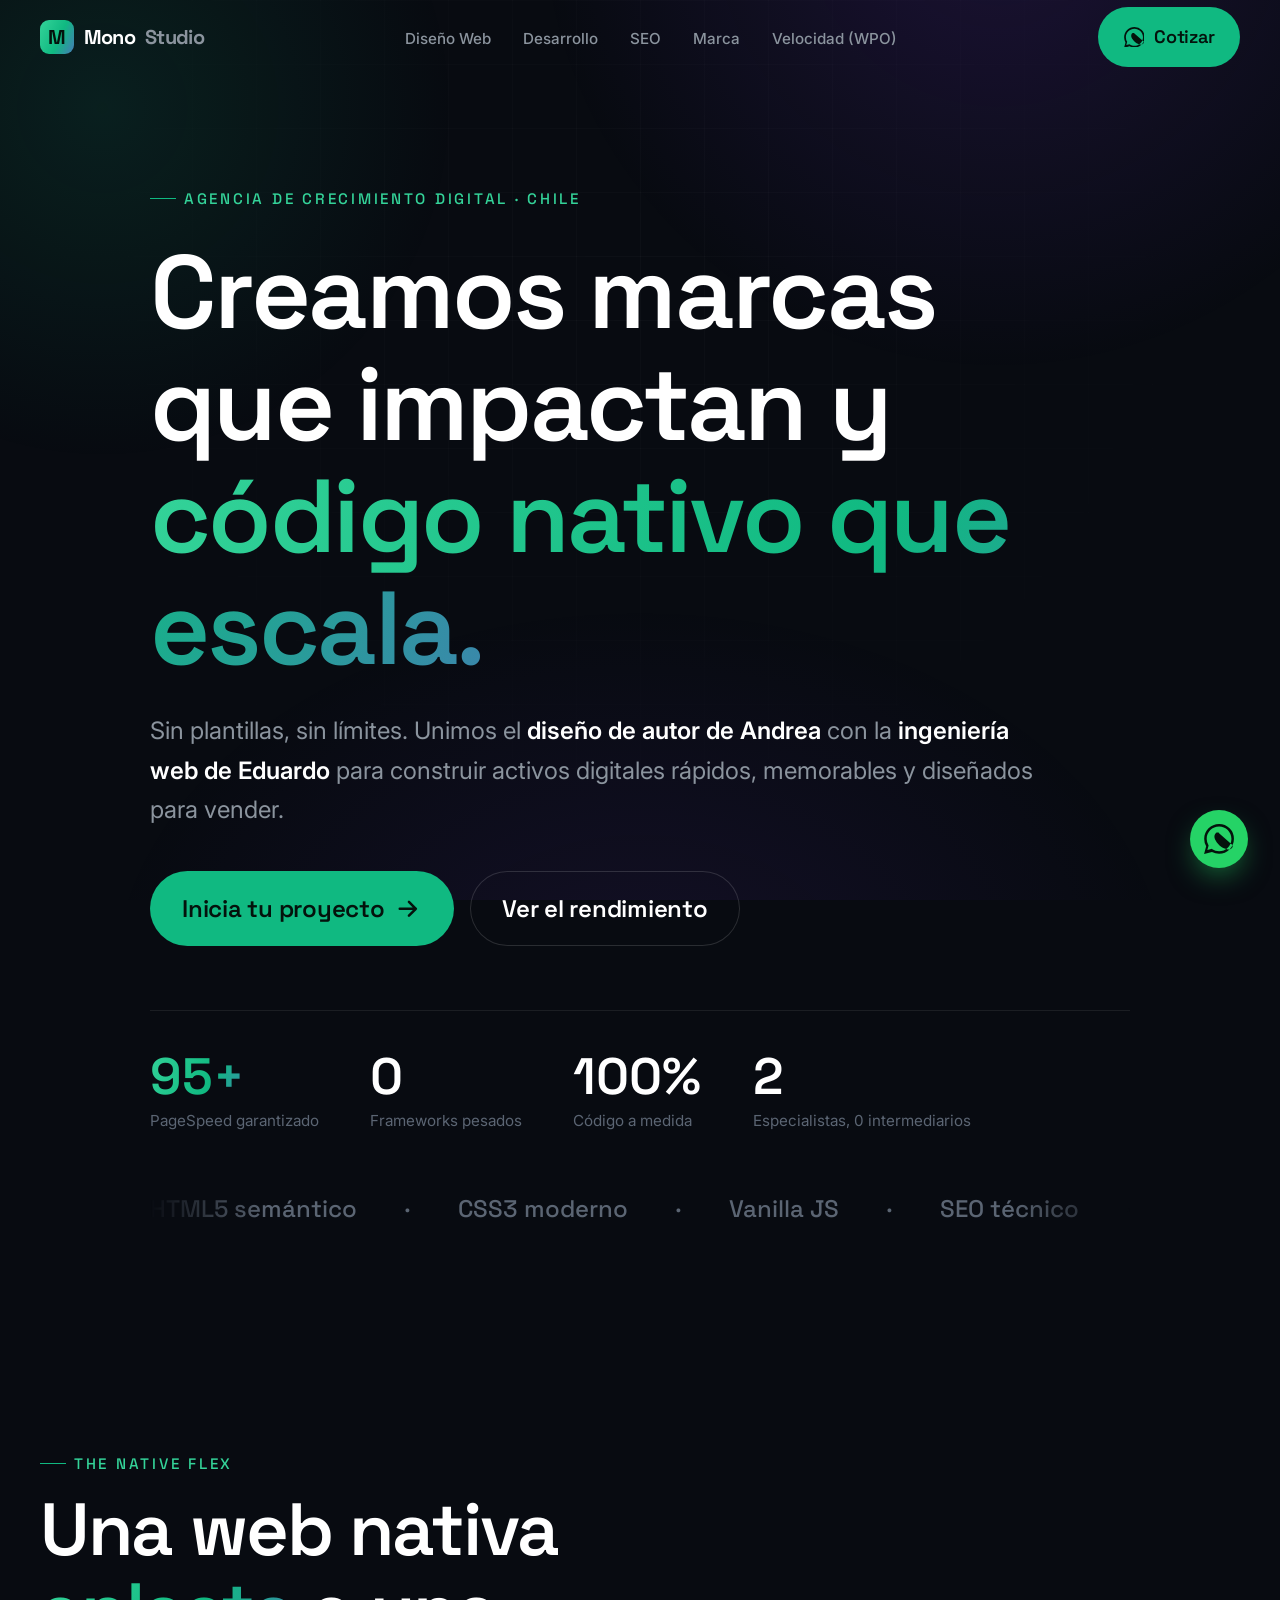
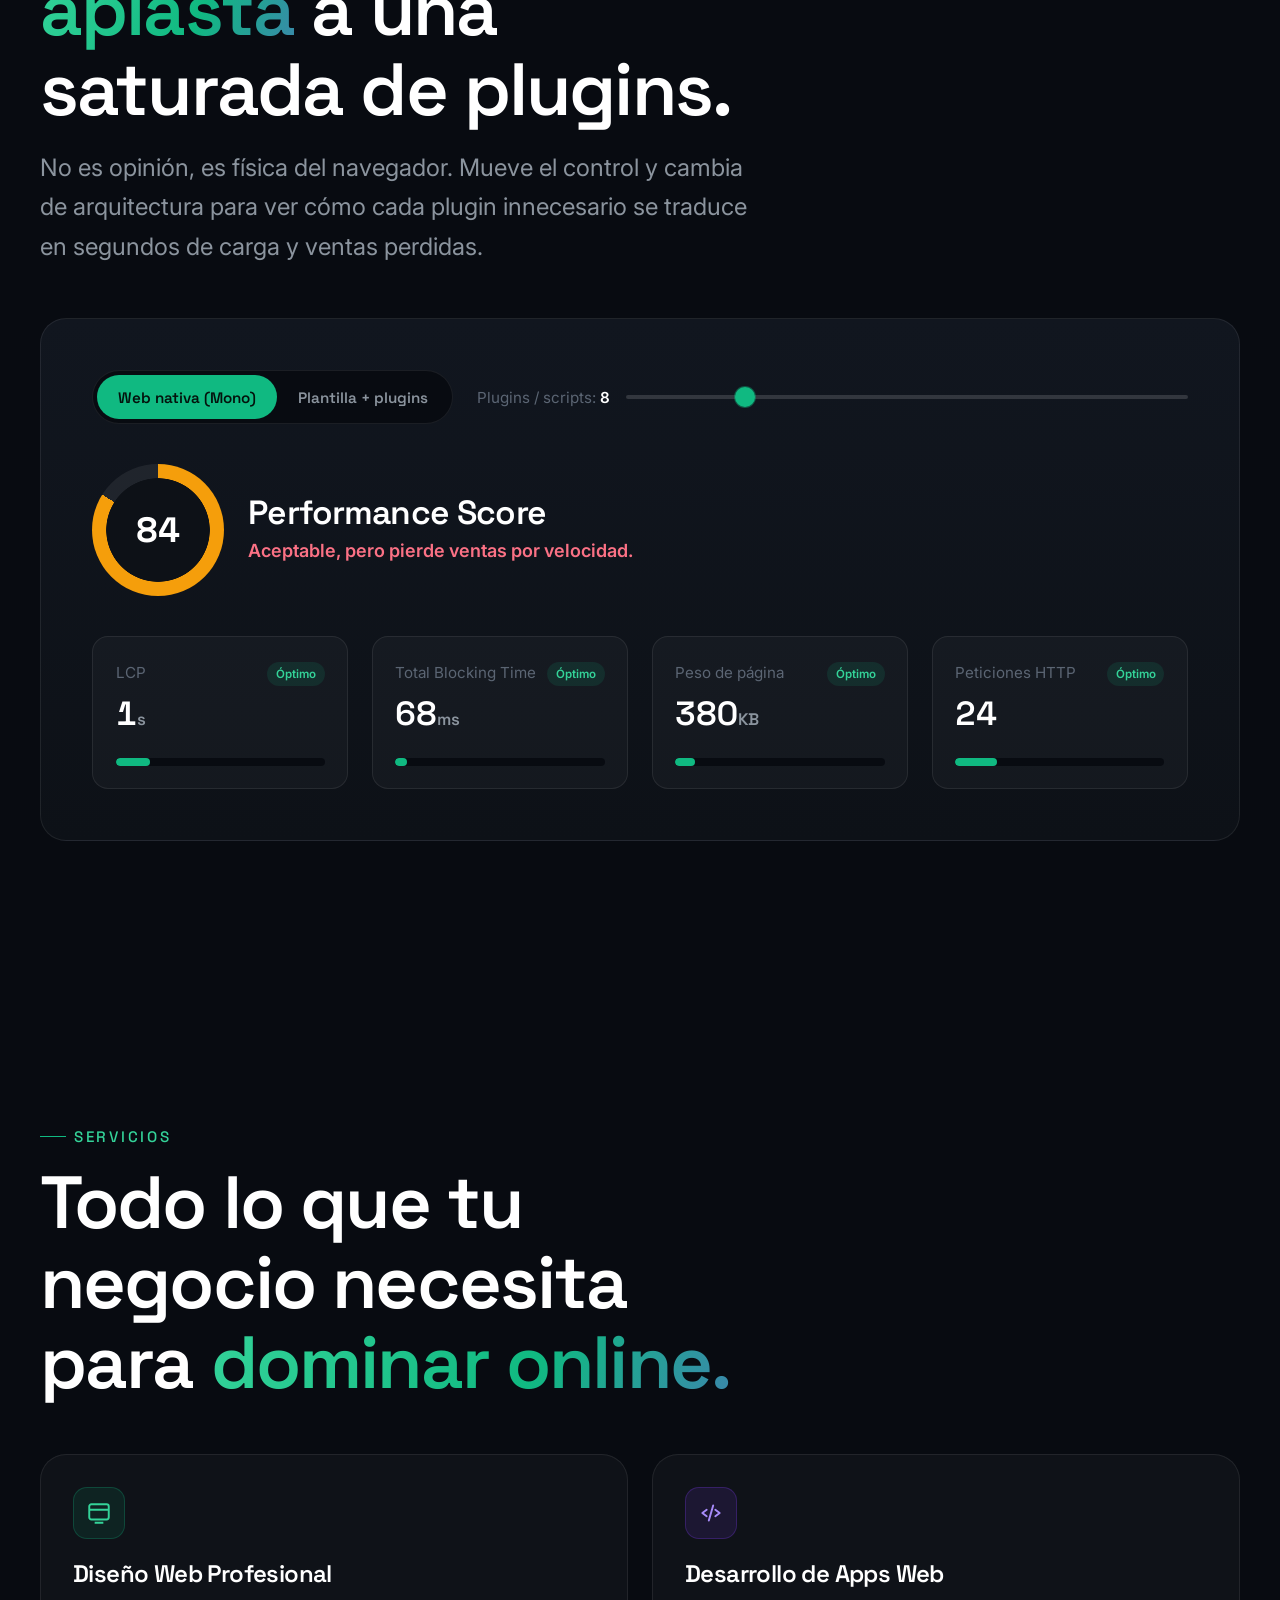
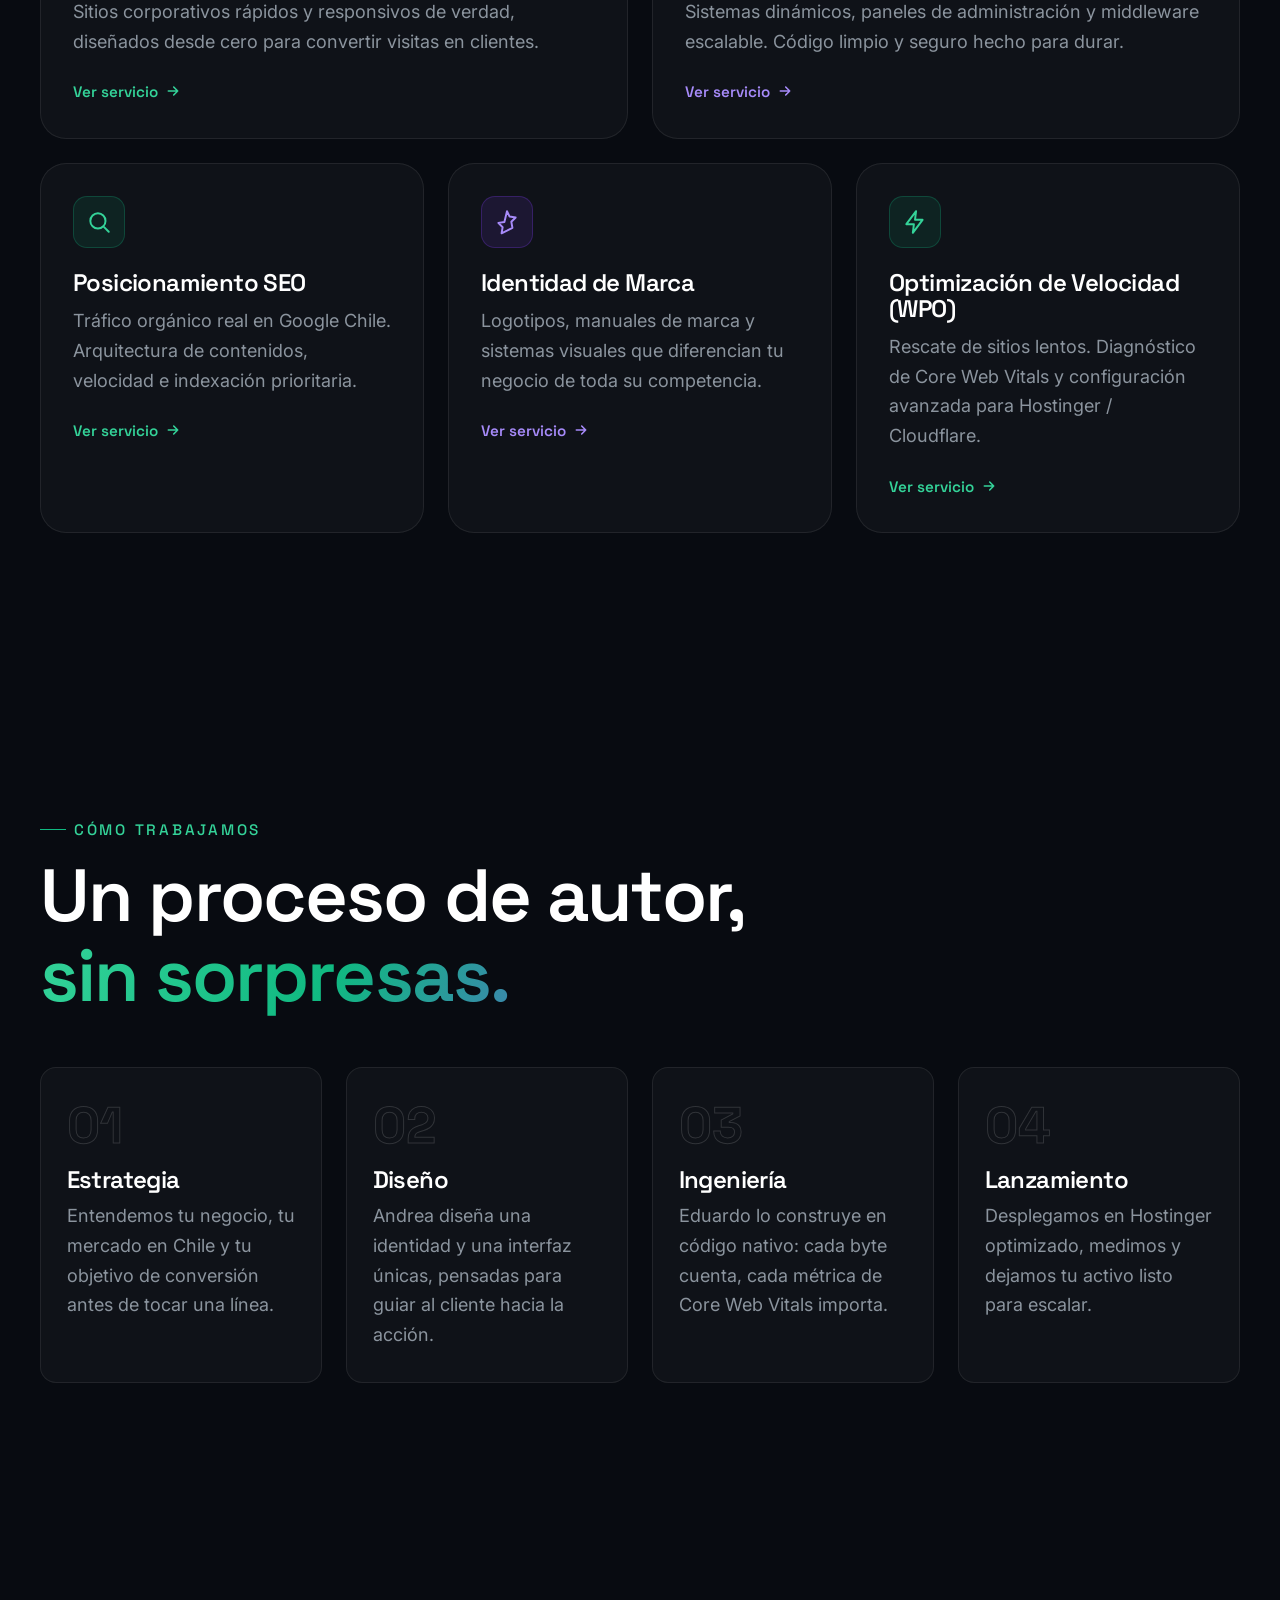
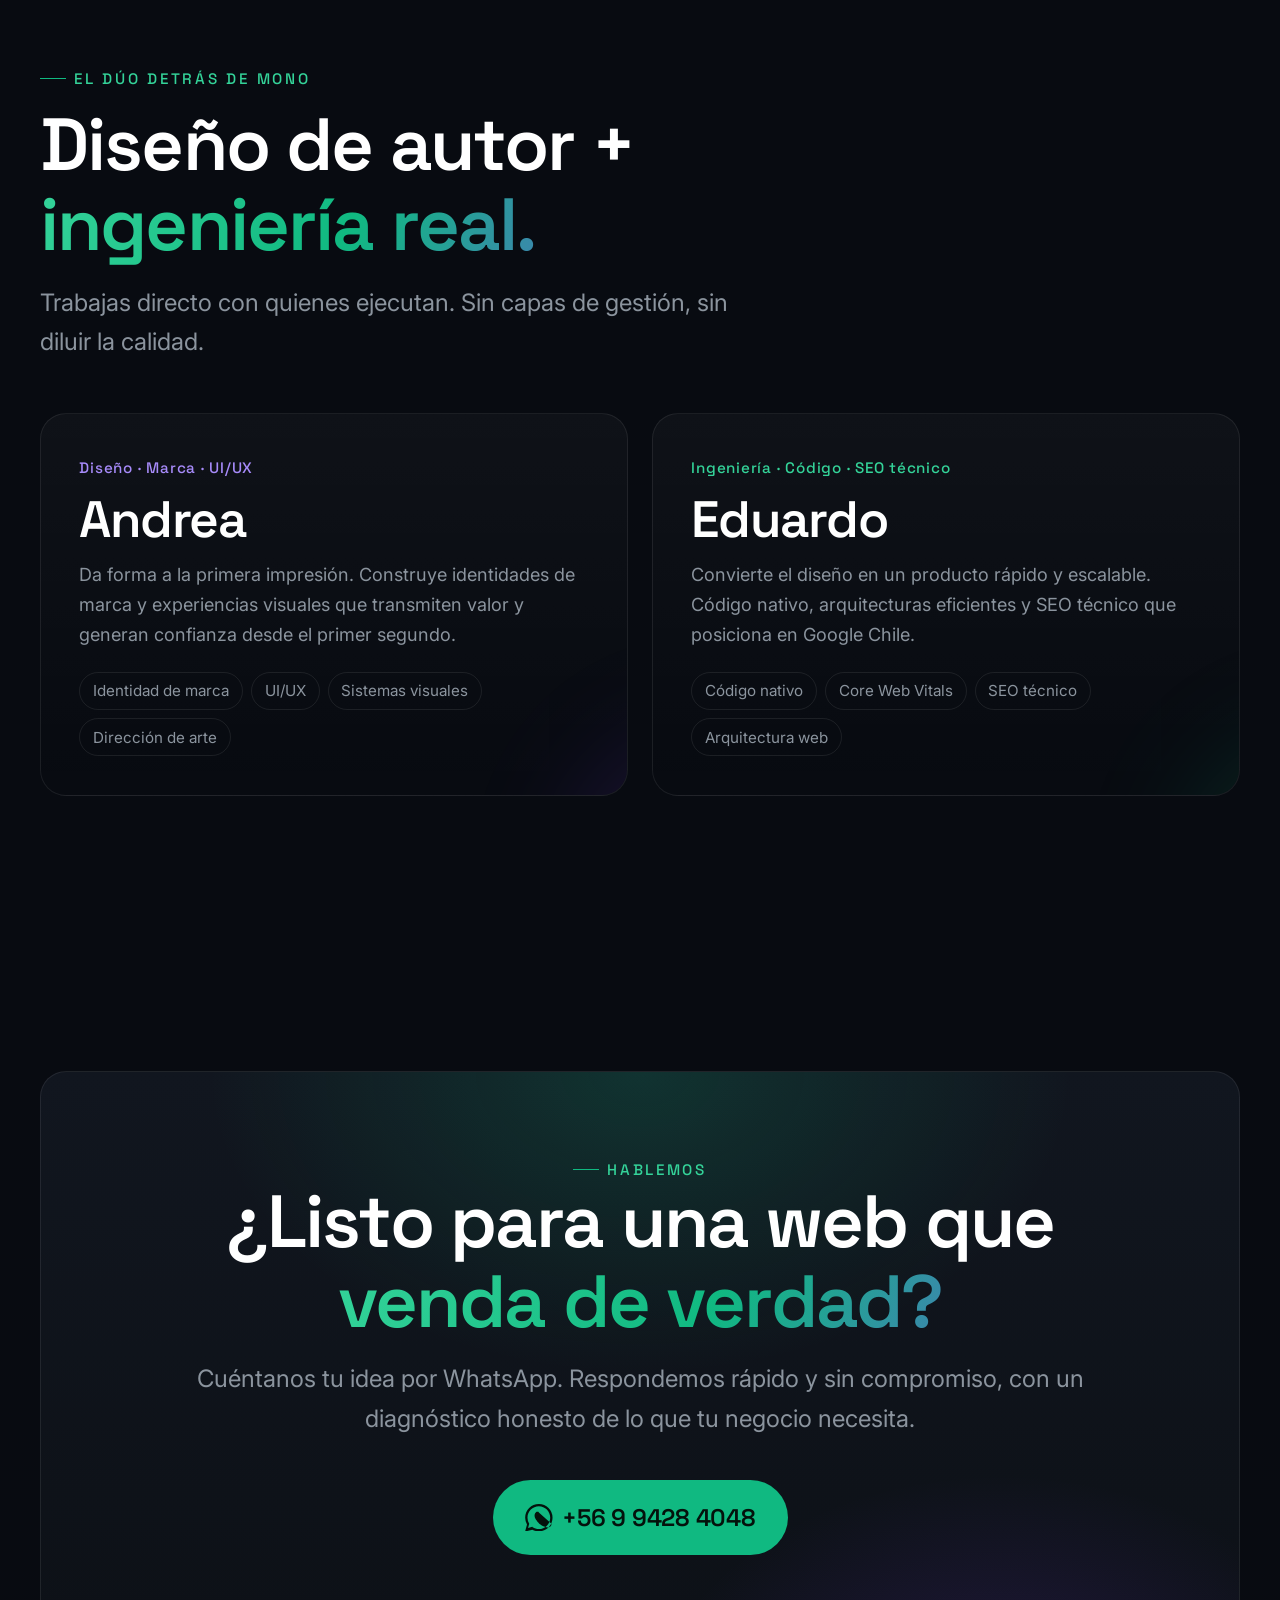
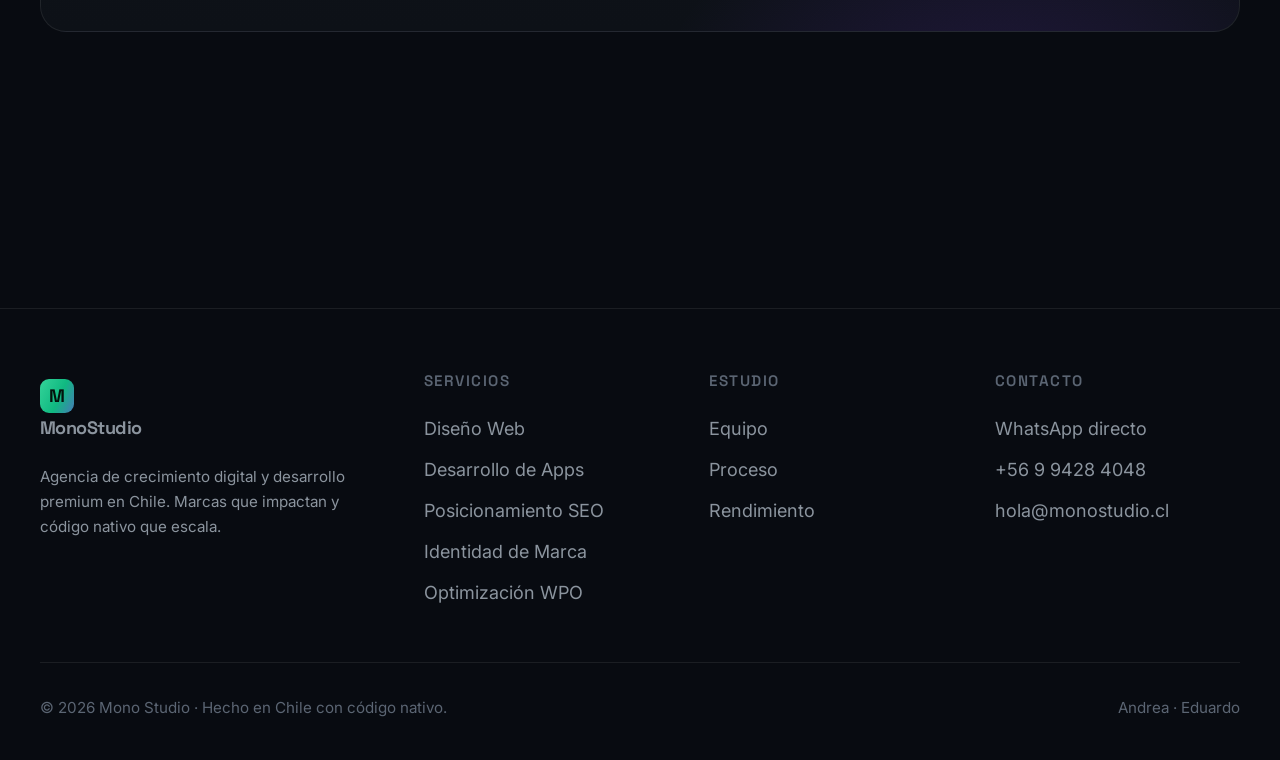
==== index.html @ 81eaa501 "feat: estructura inicial mono studio y landings seo" ====
<!DOCTYPE html>
<html lang="es-CL">
<head>
  <meta charset="UTF-8">
  <meta name="viewport" content="width=device-width, initial-scale=1.0">
  <title>Mono Studio | Diseño Web Premium y Código Nativo en Chile</title>
  <meta name="description" content="Agencia de crecimiento digital en Chile. Creamos marcas que impactan y código nativo que escala. Diseño UI/UX de autor + ingeniería web con PageSpeed 95+. Sin plantillas.">
  <meta name="theme-color" content="#080b11">
  <link rel="canonical" href="https://monostudio.cl/">
  <meta name="robots" content="index, follow">

  <!-- Open Graph -->
  <meta property="og:type" content="website">
  <meta property="og:locale" content="es_CL">
  <meta property="og:title" content="Mono Studio | Diseño Web Premium y Código Nativo en Chile">
  <meta property="og:description" content="Marcas que impactan y código nativo que escala. Sin plantillas, sin límites.">
  <meta property="og:url" content="https://monostudio.cl/">

  <!-- Performance: preconnect + fuentes -->
  <link rel="preconnect" href="https://fonts.googleapis.com">
  <link rel="preconnect" href="https://fonts.gstatic.com" crossorigin>
  <link rel="preload" as="style" href="https://fonts.googleapis.com/css2?family=Inter:wght@400;500;600&family=Space+Grotesk:wght@500;600;700&display=swap">
  <link rel="stylesheet" href="https://fonts.googleapis.com/css2?family=Inter:wght@400;500;600&family=Space+Grotesk:wght@500;600;700&display=swap" media="print" onload="this.media='all'">
  <noscript><link rel="stylesheet" href="https://fonts.googleapis.com/css2?family=Inter:wght@400;500;600&family=Space+Grotesk:wght@500;600;700&display=swap"></noscript>

  <link rel="stylesheet" href="assets/css/style.css">

  <!-- Schema: Organización local -->
  <script type="application/ld+json">
  {
    "@context": "https://schema.org",
    "@type": "ProfessionalService",
    "name": "Mono Studio",
    "description": "Agencia de crecimiento digital y desarrollo web premium en Chile.",
    "url": "https://monostudio.cl/",
    "telephone": "+56994284048",
    "areaServed": "CL",
    "priceRange": "$$",
    "address": { "@type": "PostalAddress", "addressCountry": "CL" },
    "founder": [
      { "@type": "Person", "name": "Andrea", "jobTitle": "Especialista en Identidad de Marca y Diseño UI/UX" },
      { "@type": "Person", "name": "Eduardo", "jobTitle": "Ingeniero de Software, Especialista en Código Nativo y SEO Técnico" }
    ],
    "sameAs": []
  }
  </script>
</head>
<body>

  <!-- ================= HEADER ================= -->
  <header class="site-header">
    <div class="container">
      <nav class="nav" aria-label="Principal">
        <a class="brand" href="index.html" aria-label="Mono Studio inicio">
          <span class="brand__mark">M</span>
          Mono<span style="color:var(--text-dim)">Studio</span>
        </a>

        <ul class="nav__links">
          <li><a href="diseno-web-profesional.html">Diseño Web</a></li>
          <li><a href="desarrollo-aplicaciones-web.html">Desarrollo</a></li>
          <li><a href="posicionamiento-seo-chile.html">SEO</a></li>
          <li><a href="identidad-de-marca-chile.html">Marca</a></li>
          <li><a href="optimizacion-velocidad-wpo.html">Velocidad (WPO)</a></li>
        </ul>

        <div class="nav__cta">
          <a class="btn btn--wa" href="https://wa.me/56994284048?text=Hola%20Mono%20Studio,%20quiero%20cotizar%20un%20proyecto" target="_blank" rel="noopener">
            <svg viewBox="0 0 24 24" fill="currentColor" aria-hidden="true"><path d="M.057 24l1.687-6.163a11.867 11.867 0 01-1.587-5.946C.16 5.335 5.495 0 12.05 0a11.82 11.82 0 018.413 3.488 11.82 11.82 0 013.48 8.414c-.003 6.557-5.338 11.892-11.893 11.892a11.9 11.9 0 01-5.688-1.448L.057 24zm6.597-3.807c1.676.995 3.276 1.591 5.392 1.592 5.448 0 9.886-4.434 9.889-9.885.002-5.462-4.415-9.89-9.881-9.892-5.452 0-9.887 4.434-9.889 9.884a9.86 9.86 0 001.51 5.26l-.999 3.648 3.737-.98zm5.385-12.74c-.27-.6-.555-.612-.812-.622l-.692-.009c-.24 0-.63.09-.96.45s-1.26 1.231-1.26 3.001 1.29 3.481 1.47 3.721c.18.24 2.502 4.005 6.18 5.444 3.058 1.205 3.681.966 4.345.906.664-.06 2.142-.876 2.442-1.722.3-.846.3-1.572.21-1.722-.09-.149-.33-.24-.69-.42z"/></svg>
            Cotizar
          </a>
          <button class="nav__toggle" aria-label="Abrir menú" aria-expanded="false">
            <span></span><span></span><span></span>
          </button>
        </div>
      </nav>
    </div>
  </header>

  <main>
    <!-- ================= HERO ================= -->
    <section class="hero">
      <div class="container hero__inner">
        <span class="eyebrow" data-reveal>Agencia de crecimiento digital · Chile</span>
        <h1 data-reveal>
          Creamos marcas que impactan y <span class="text-grad">código nativo que escala.</span>
        </h1>
        <p class="hero__sub" data-reveal>
          Sin plantillas, sin límites. Unimos el <strong class="hero__authors">diseño de autor de Andrea</strong>
          con la <strong class="hero__authors">ingeniería web de Eduardo</strong> para construir activos digitales
          rápidos, memorables y diseñados para vender.
        </p>

        <div class="hero__cta" data-reveal>
          <a class="btn btn--lg btn--wa" href="https://wa.me/56994284048?text=Hola%20Mono%20Studio,%20quiero%20iniciar%20un%20proyecto" target="_blank" rel="noopener">
            Inicia tu proyecto
            <svg viewBox="0 0 24 24" fill="none" stroke="currentColor" stroke-width="2.2" aria-hidden="true"><path d="M5 12h14M13 6l6 6-6 6" stroke-linecap="round" stroke-linejoin="round"/></svg>
          </a>
          <a class="btn btn--ghost btn--lg" href="#native-flex">Ver el rendimiento</a>
        </div>

        <div class="hero__stats" data-reveal-stagger>
          <div class="stat">
            <div class="stat__num"><span class="text-grad">95+</span></div>
            <div class="stat__label">PageSpeed garantizado</div>
          </div>
          <div class="stat">
            <div class="stat__num">0</div>
            <div class="stat__label">Frameworks pesados</div>
          </div>
          <div class="stat">
            <div class="stat__num">100%</div>
            <div class="stat__label">Código a medida</div>
          </div>
          <div class="stat">
            <div class="stat__num">2</div>
            <div class="stat__label">Especialistas, 0 intermediarios</div>
          </div>
        </div>

        <div class="marquee" aria-hidden="true">
          <div class="marquee__track">
            <span>HTML5 semántico</span><span>·</span><span>CSS3 moderno</span><span>·</span><span>Vanilla JS</span><span>·</span><span>SEO técnico</span><span>·</span><span>Core Web Vitals</span><span>·</span><span>Branding</span><span>·</span><span>UI/UX</span><span>·</span>
            <span>HTML5 semántico</span><span>·</span><span>CSS3 moderno</span><span>·</span><span>Vanilla JS</span><span>·</span><span>SEO técnico</span><span>·</span><span>Core Web Vitals</span><span>·</span><span>Branding</span><span>·</span><span>UI/UX</span><span>·</span>
          </div>
        </div>
      </div>
    </section>

    <!-- ================= THE NATIVE FLEX ================= -->
    <section class="section" id="native-flex">
      <div class="container">
        <div class="section-head" data-reveal>
          <span class="eyebrow">The Native Flex</span>
          <h2>Una web nativa <span class="text-grad">aplasta</span> a una saturada de plugins.</h2>
          <p class="lead">No es opinión, es física del navegador. Mueve el control y cambia de arquitectura para ver cómo cada plugin innecesario se traduce en segundos de carga y ventas perdidas.</p>
        </div>

        <div class="flex-lab" data-flex-lab data-mode="native" data-reveal>
          <div class="flex-lab__panel">
            <div class="lab-controls">
              <div class="lab-toggle" role="group" aria-label="Tipo de arquitectura">
                <span class="lab-toggle__pill" aria-hidden="true"></span>
                <button type="button" data-mode="native" aria-pressed="true">Web nativa (Mono)</button>
                <button type="button" data-mode="bloated" aria-pressed="false">Plantilla + plugins</button>
              </div>
              <div class="lab-slider">
                <label for="plugins">Plugins / scripts: <strong data-plugins-out style="color:var(--text)">8</strong></label>
                <input type="range" id="plugins" min="0" max="40" value="8" step="1" aria-label="Cantidad de plugins">
              </div>
            </div>

            <div class="lab-score">
              <div class="score-ring" style="--p:98;--ring:var(--emerald)">
                <span class="score-ring__num">98</span>
              </div>
              <div class="lab-score__text">
                <h3>Performance Score</h3>
                <p class="lab-score__verdict good">Listo para rankear y convertir.</p>
              </div>
            </div>

            <div class="lab-metrics">
              <div class="metric" data-metric="lcp">
                <div class="metric__top">
                  <span class="metric__label">LCP</span>
                  <span class="metric__tag good">Óptimo</span>
                </div>
                <div class="metric__val">1.2<span class="metric__unit">s</span></div>
                <div class="metric__bar"><div class="metric__fill" style="width:20%"></div></div>
              </div>
              <div class="metric" data-metric="tbt">
                <div class="metric__top">
                  <span class="metric__label">Total Blocking Time</span>
                  <span class="metric__tag good">Óptimo</span>
                </div>
                <div class="metric__val">68<span class="metric__unit">ms</span></div>
                <div class="metric__bar"><div class="metric__fill" style="width:14%"></div></div>
              </div>
              <div class="metric" data-metric="weight">
                <div class="metric__top">
                  <span class="metric__label">Peso de página</span>
                  <span class="metric__tag good">Óptimo</span>
                </div>
                <div class="metric__val">380<span class="metric__unit">KB</span></div>
                <div class="metric__bar"><div class="metric__fill" style="width:12%"></div></div>
              </div>
              <div class="metric" data-metric="req">
                <div class="metric__top">
                  <span class="metric__label">Peticiones HTTP</span>
                  <span class="metric__tag good">Óptimo</span>
                </div>
                <div class="metric__val">24<span class="metric__unit"></span></div>
                <div class="metric__bar"><div class="metric__fill" style="width:20%"></div></div>
              </div>
            </div>
          </div>
        </div>
      </div>
    </section>

    <!-- ================= SERVICIOS ================= -->
    <section class="section" id="servicios">
      <div class="container">
        <div class="section-head" data-reveal>
          <span class="eyebrow">Servicios</span>
          <h2>Todo lo que tu negocio necesita para <span class="text-grad">dominar online.</span></h2>
        </div>

        <div class="services-grid">
          <article class="svc-card" data-reveal>
            <div class="svc-card__icon">
              <svg viewBox="0 0 24 24" fill="none" stroke="currentColor" stroke-width="1.8" aria-hidden="true"><rect x="3" y="4" width="18" height="14" rx="2"/><path d="M3 9h18M8 21h8"/></svg>
            </div>
            <h3>Diseño Web Profesional</h3>
            <p>Sitios corporativos rápidos y responsivos de verdad, diseñados desde cero para convertir visitas en clientes.</p>
            <a class="svc-card__link" href="diseno-web-profesional.html">Ver servicio
              <svg width="16" height="16" viewBox="0 0 24 24" fill="none" stroke="currentColor" stroke-width="2.4" aria-hidden="true"><path d="M5 12h14M13 6l6 6-6 6" stroke-linecap="round" stroke-linejoin="round"/></svg>
            </a>
          </article>

          <article class="svc-card" data-reveal>
            <div class="svc-card__icon">
              <svg viewBox="0 0 24 24" fill="none" stroke="currentColor" stroke-width="1.8" aria-hidden="true"><path d="M8 9l-4 3 4 3M16 9l4 3-4 3M14 5l-4 14" stroke-linecap="round" stroke-linejoin="round"/></svg>
            </div>
            <h3>Desarrollo de Apps Web</h3>
            <p>Sistemas dinámicos, paneles de administración y middleware escalable. Código limpio y seguro hecho para durar.</p>
            <a class="svc-card__link" href="desarrollo-aplicaciones-web.html">Ver servicio
              <svg width="16" height="16" viewBox="0 0 24 24" fill="none" stroke="currentColor" stroke-width="2.4" aria-hidden="true"><path d="M5 12h14M13 6l6 6-6 6" stroke-linecap="round" stroke-linejoin="round"/></svg>
            </a>
          </article>

          <article class="svc-card" data-reveal>
            <div class="svc-card__icon">
              <svg viewBox="0 0 24 24" fill="none" stroke="currentColor" stroke-width="1.8" aria-hidden="true"><circle cx="11" cy="11" r="7"/><path d="M21 21l-4.3-4.3" stroke-linecap="round"/></svg>
            </div>
            <h3>Posicionamiento SEO</h3>
            <p>Tráfico orgánico real en Google Chile. Arquitectura de contenidos, velocidad e indexación prioritaria.</p>
            <a class="svc-card__link" href="posicionamiento-seo-chile.html">Ver servicio
              <svg width="16" height="16" viewBox="0 0 24 24" fill="none" stroke="currentColor" stroke-width="2.4" aria-hidden="true"><path d="M5 12h14M13 6l6 6-6 6" stroke-linecap="round" stroke-linejoin="round"/></svg>
            </a>
          </article>

          <article class="svc-card" data-reveal>
            <div class="svc-card__icon">
              <svg viewBox="0 0 24 24" fill="none" stroke="currentColor" stroke-width="1.8" aria-hidden="true"><path d="M12 2l2.4 5 5.6.8-4 4 1 5.6L12 20l-5 2.4 1-5.6-4-4 5.6-.8z" stroke-linejoin="round"/></svg>
            </div>
            <h3>Identidad de Marca</h3>
            <p>Logotipos, manuales de marca y sistemas visuales que diferencian tu negocio de toda su competencia.</p>
            <a class="svc-card__link" href="identidad-de-marca-chile.html">Ver servicio
              <svg width="16" height="16" viewBox="0 0 24 24" fill="none" stroke="currentColor" stroke-width="2.4" aria-hidden="true"><path d="M5 12h14M13 6l6 6-6 6" stroke-linecap="round" stroke-linejoin="round"/></svg>
            </a>
          </article>

          <article class="svc-card" data-reveal>
            <div class="svc-card__icon">
              <svg viewBox="0 0 24 24" fill="none" stroke="currentColor" stroke-width="1.8" aria-hidden="true"><path d="M13 2L4 14h7l-1 8 9-12h-7z" stroke-linejoin="round"/></svg>
            </div>
            <h3>Optimización de Velocidad (WPO)</h3>
            <p>Rescate de sitios lentos. Diagnóstico de Core Web Vitals y configuración avanzada para Hostinger / Cloudflare.</p>
            <a class="svc-card__link" href="optimizacion-velocidad-wpo.html">Ver servicio
              <svg width="16" height="16" viewBox="0 0 24 24" fill="none" stroke="currentColor" stroke-width="2.4" aria-hidden="true"><path d="M5 12h14M13 6l6 6-6 6" stroke-linecap="round" stroke-linejoin="round"/></svg>
            </a>
          </article>
        </div>
      </div>
    </section>

    <!-- ================= PROCESO ================= -->
    <section class="section" id="proceso">
      <div class="container">
        <div class="section-head" data-reveal>
          <span class="eyebrow">Cómo trabajamos</span>
          <h2>Un proceso de autor, <span class="text-grad">sin sorpresas.</span></h2>
        </div>
        <div class="steps" data-reveal-stagger>
          <div class="step">
            <div class="step__n"></div>
            <h3>Estrategia</h3>
            <p>Entendemos tu negocio, tu mercado en Chile y tu objetivo de conversión antes de tocar una línea.</p>
          </div>
          <div class="step">
            <div class="step__n"></div>
            <h3>Diseño</h3>
            <p>Andrea diseña una identidad y una interfaz únicas, pensadas para guiar al cliente hacia la acción.</p>
          </div>
          <div class="step">
            <div class="step__n"></div>
            <h3>Ingeniería</h3>
            <p>Eduardo lo construye en código nativo: cada byte cuenta, cada métrica de Core Web Vitals importa.</p>
          </div>
          <div class="step">
            <div class="step__n"></div>
            <h3>Lanzamiento</h3>
            <p>Desplegamos en Hostinger optimizado, medimos y dejamos tu activo listo para escalar.</p>
          </div>
        </div>
      </div>
    </section>

    <!-- ================= FOUNDERS ================= -->
    <section class="section" id="equipo">
      <div class="container">
        <div class="section-head" data-reveal>
          <span class="eyebrow">El dúo detrás de Mono</span>
          <h2>Diseño de autor + <span class="text-grad">ingeniería real.</span></h2>
          <p class="lead">Trabajas directo con quienes ejecutan. Sin capas de gestión, sin diluir la calidad.</p>
        </div>
        <div class="founders">
          <article class="founder founder--a" data-reveal="left">
            <span class="founder__role">Diseño · Marca · UI/UX</span>
            <h3>Andrea</h3>
            <p>Da forma a la primera impresión. Construye identidades de marca y experiencias visuales que transmiten valor y generan confianza desde el primer segundo.</p>
            <div class="founder__skills">
              <span>Identidad de marca</span><span>UI/UX</span><span>Sistemas visuales</span><span>Dirección de arte</span>
            </div>
          </article>
          <article class="founder founder--e" data-reveal="right">
            <span class="founder__role">Ingeniería · Código · SEO técnico</span>
            <h3>Eduardo</h3>
            <p>Convierte el diseño en un producto rápido y escalable. Código nativo, arquitecturas eficientes y SEO técnico que posiciona en Google Chile.</p>
            <div class="founder__skills">
              <span>Código nativo</span><span>Core Web Vitals</span><span>SEO técnico</span><span>Arquitectura web</span>
            </div>
          </article>
        </div>
      </div>
    </section>

    <!-- ================= CTA FINAL ================= -->
    <section class="section">
      <div class="container">
        <div class="cta-band" data-reveal>
          <span class="eyebrow" style="justify-content:center">Hablemos</span>
          <h2>¿Listo para una web que <span class="text-grad">venda de verdad?</span></h2>
          <p class="lead">Cuéntanos tu idea por WhatsApp. Respondemos rápido y sin compromiso, con un diagnóstico honesto de lo que tu negocio necesita.</p>
          <div class="hero__cta">
            <a class="btn btn--lg btn--wa" href="https://wa.me/56994284048?text=Hola%20Mono%20Studio,%20quiero%20una%20web%20que%20convierta" target="_blank" rel="noopener">
              <svg viewBox="0 0 24 24" fill="currentColor" aria-hidden="true"><path d="M.057 24l1.687-6.163a11.867 11.867 0 01-1.587-5.946C.16 5.335 5.495 0 12.05 0a11.82 11.82 0 018.413 3.488 11.82 11.82 0 013.48 8.414c-.003 6.557-5.338 11.892-11.893 11.892a11.9 11.9 0 01-5.688-1.448L.057 24zm6.597-3.807c1.676.995 3.276 1.591 5.392 1.592 5.448 0 9.886-4.434 9.889-9.885.002-5.462-4.415-9.89-9.881-9.892-5.452 0-9.887 4.434-9.889 9.884a9.86 9.86 0 001.51 5.26l-.999 3.648 3.737-.98zm5.385-12.74c-.27-.6-.555-.612-.812-.622l-.692-.009c-.24 0-.63.09-.96.45s-1.26 1.231-1.26 3.001 1.29 3.481 1.47 3.721c.18.24 2.502 4.005 6.18 5.444 3.058 1.205 3.681.966 4.345.906.664-.06 2.142-.876 2.442-1.722.3-.846.3-1.572.21-1.722-.09-.149-.33-.24-.69-.42z"/></svg>
              +56 9 9428 4048
            </a>
          </div>
        </div>
      </div>
    </section>
  </main>

  <!-- ================= FOOTER ================= -->
  <footer class="site-footer">
    <div class="container">
      <div class="footer-grid">
        <div class="footer__about">
          <a class="brand" href="index.html"><span class="brand__mark">M</span> Mono<span style="color:var(--text-dim)">Studio</span></a>
          <p>Agencia de crecimiento digital y desarrollo premium en Chile. Marcas que impactan y código nativo que escala.</p>
        </div>
        <div>
          <h4>Servicios</h4>
          <a href="diseno-web-profesional.html">Diseño Web</a>
          <a href="desarrollo-aplicaciones-web.html">Desarrollo de Apps</a>
          <a href="posicionamiento-seo-chile.html">Posicionamiento SEO</a>
          <a href="identidad-de-marca-chile.html">Identidad de Marca</a>
          <a href="optimizacion-velocidad-wpo.html">Optimización WPO</a>
        </div>
        <div>
          <h4>Estudio</h4>
          <a href="#equipo">Equipo</a>
          <a href="#proceso">Proceso</a>
          <a href="#native-flex">Rendimiento</a>
        </div>
        <div>
          <h4>Contacto</h4>
          <a href="https://wa.me/56994284048" target="_blank" rel="noopener">WhatsApp directo</a>
          <a href="tel:+56994284048">+56 9 9428 4048</a>
          <a href="mailto:hola@monostudio.cl">hola@monostudio.cl</a>
        </div>
      </div>
      <div class="footer-bottom">
        <span>© <span data-year>2026</span> Mono Studio · Hecho en Chile con código nativo.</span>
        <span>Andrea · Eduardo</span>
      </div>
    </div>
  </footer>

  <!-- WhatsApp flotante -->
  <a class="wa-float" href="https://wa.me/56994284048?text=Hola%20Mono%20Studio" target="_blank" rel="noopener" aria-label="Escríbenos por WhatsApp">
    <svg viewBox="0 0 24 24" fill="currentColor" aria-hidden="true"><path d="M.057 24l1.687-6.163a11.867 11.867 0 01-1.587-5.946C.16 5.335 5.495 0 12.05 0a11.82 11.82 0 018.413 3.488 11.82 11.82 0 013.48 8.414c-.003 6.557-5.338 11.892-11.893 11.892a11.9 11.9 0 01-5.688-1.448L.057 24zm6.597-3.807c1.676.995 3.276 1.591 5.392 1.592 5.448 0 9.886-4.434 9.889-9.885.002-5.462-4.415-9.89-9.881-9.892-5.452 0-9.887 4.434-9.889 9.884a9.86 9.86 0 001.51 5.26l-.999 3.648 3.737-.98zm5.385-12.74c-.27-.6-.555-.612-.812-.622l-.692-.009c-.24 0-.63.09-.96.45s-1.26 1.231-1.26 3.001 1.29 3.481 1.47 3.721c.18.24 2.502 4.005 6.18 5.444 3.058 1.205 3.681.966 4.345.906.664-.06 2.142-.876 2.442-1.722.3-.846.3-1.572.21-1.722-.09-.149-.33-.24-.69-.42z"/></svg>
  </a>

  <script src="assets/js/main.js" defer></script>
</body>
</html>
---- assets/css/style.css ----
/* =========================================================================
   MONO STUDIO — Design System
   100% nativo · sin frameworks · optimizado para Core Web Vitals
   ========================================================================= */

/* ---- Design Tokens ---- */
:root {
  /* Superficies */
  --bg: #080b11;
  --bg-soft: #0d1117;
  --bg-elevated: #11161f;
  --surface: rgba(255, 255, 255, 0.03);
  --surface-hover: rgba(255, 255, 255, 0.06);
  --border: rgba(255, 255, 255, 0.08);
  --border-strong: rgba(255, 255, 255, 0.14);

  /* Texto */
  --text: #ffffff;
  --text-dim: #8b949e;
  --text-faint: #5b6573;

  /* Acentos */
  --emerald: #10b981;
  --emerald-soft: #34d399;
  --violet: #7c3aed;
  --violet-soft: #a78bfa;
  --accent: var(--emerald);

  /* Gradientes */
  --grad-hero: linear-gradient(115deg, #34d399 0%, #10b981 28%, #7c3aed 72%, #a78bfa 100%);
  --grad-line: linear-gradient(90deg, transparent, var(--emerald), var(--violet), transparent);
  --glow-emerald: 0 0 0 1px rgba(16, 185, 129, 0.4), 0 12px 40px -12px rgba(16, 185, 129, 0.5);
  --glow-violet: 0 0 0 1px rgba(124, 58, 237, 0.4), 0 12px 40px -12px rgba(124, 58, 237, 0.5);

  /* Tipografía */
  --font-sans: "Inter", system-ui, -apple-system, "Segoe UI", Roboto, Helvetica, Arial, sans-serif;
  --font-display: "Space Grotesk", var(--font-sans);

  /* Escala fluida (clamp) */
  --step--1: clamp(0.83rem, 0.79rem + 0.2vw, 0.95rem);
  --step-0: clamp(1rem, 0.95rem + 0.25vw, 1.13rem);
  --step-1: clamp(1.2rem, 1.1rem + 0.5vw, 1.5rem);
  --step-2: clamp(1.5rem, 1.3rem + 1vw, 2.1rem);
  --step-3: clamp(2rem, 1.6rem + 2vw, 3.2rem);
  --step-4: clamp(2.6rem, 1.9rem + 3.4vw, 5rem);
  --step-5: clamp(3.2rem, 2rem + 5.6vw, 7rem);

  /* Layout */
  --container: 1200px;
  --container-narrow: 860px;
  --radius: 16px;
  --radius-lg: 26px;
  --radius-sm: 10px;
  --space-section: clamp(4.5rem, 3rem + 7vw, 9rem);

  /* Motion */
  --ease: cubic-bezier(0.22, 1, 0.36, 1);
  --ease-out: cubic-bezier(0.16, 1, 0.3, 1);
  --dur: 0.5s;

  --header-h: 76px;
}

/* ---- Reset moderno ---- */
*, *::before, *::after { box-sizing: border-box; margin: 0; padding: 0; }

html {
  scroll-behavior: smooth;
  -webkit-text-size-adjust: 100%;
  scrollbar-color: var(--violet) var(--bg);
}

body {
  font-family: var(--font-sans);
  font-size: var(--step-0);
  line-height: 1.65;
  color: var(--text-dim);
  background: var(--bg);
  -webkit-font-smoothing: antialiased;
  text-rendering: optimizeLegibility;
  overflow-x: hidden;
}

/* Fondo ambiental: gradientes radiales sutiles fijos (gpu-friendly) */
body::before {
  content: "";
  position: fixed;
  inset: 0;
  z-index: -2;
  background:
    radial-gradient(60vw 60vw at 78% -10%, rgba(124, 58, 237, 0.16), transparent 60%),
    radial-gradient(50vw 50vw at 8% 12%, rgba(16, 185, 129, 0.12), transparent 55%),
    radial-gradient(70vw 50vw at 50% 110%, rgba(124, 58, 237, 0.10), transparent 60%);
  pointer-events: none;
}

/* Grid de fondo (textura técnica) */
body::after {
  content: "";
  position: fixed;
  inset: 0;
  z-index: -1;
  background-image:
    linear-gradient(rgba(255, 255, 255, 0.022) 1px, transparent 1px),
    linear-gradient(90deg, rgba(255, 255, 255, 0.022) 1px, transparent 1px);
  background-size: 64px 64px;
  mask-image: radial-gradient(circle at 50% 30%, #000 0%, transparent 75%);
  pointer-events: none;
}

img, svg, video { display: block; max-width: 100%; height: auto; }
a { color: inherit; text-decoration: none; }
button { font: inherit; cursor: pointer; border: none; background: none; color: inherit; }
ul { list-style: none; }
::selection { background: var(--emerald); color: #04120c; }

/* ---- Tipografía ---- */
h1, h2, h3, h4 {
  font-family: var(--font-display);
  color: var(--text);
  line-height: 1.08;
  letter-spacing: -0.025em;
  font-weight: 600;
}
h1 { font-size: var(--step-5); }
h2 { font-size: var(--step-4); }
h3 { font-size: var(--step-2); }
p { max-width: 65ch; }
strong { color: var(--text); font-weight: 600; }

.eyebrow {
  display: inline-flex;
  align-items: center;
  gap: 0.5rem;
  font-family: var(--font-display);
  font-size: var(--step--1);
  font-weight: 500;
  letter-spacing: 0.18em;
  text-transform: uppercase;
  color: var(--emerald-soft);
}
.eyebrow::before {
  content: "";
  width: 26px;
  height: 1px;
  background: var(--emerald);
}

.text-grad {
  background: var(--grad-hero);
  background-size: 220% 220%;
  -webkit-background-clip: text;
  background-clip: text;
  color: transparent;
  animation: gradShift 8s var(--ease) infinite;
}
@keyframes gradShift {
  0%, 100% { background-position: 0% 50%; }
  50% { background-position: 100% 50%; }
}

/* ---- Layout helpers ---- */
.container { width: min(100% - 2.5rem, var(--container)); margin-inline: auto; }
.container-narrow { width: min(100% - 2.5rem, var(--container-narrow)); margin-inline: auto; }
.section { padding-block: var(--space-section); position: relative; }
.section-head { max-width: 720px; margin-bottom: clamp(2.5rem, 4vw, 4rem); }
.section-head h2 { margin: 0.9rem 0 1.1rem; }
.section-head.center { margin-inline: auto; text-align: center; }
.lead { font-size: var(--step-1); color: var(--text-dim); }

/* ---- Botones ---- */
.btn {
  --btn-bg: var(--emerald);
  position: relative;
  display: inline-flex;
  align-items: center;
  gap: 0.6rem;
  padding: 0.95rem 1.6rem;
  border-radius: 999px;
  font-family: var(--font-display);
  font-weight: 600;
  font-size: var(--step-0);
  letter-spacing: -0.01em;
  color: #04120c;
  background: var(--btn-bg);
  isolation: isolate;
  transition: transform var(--dur) var(--ease), box-shadow var(--dur) var(--ease), background-color var(--dur) var(--ease);
  will-change: transform;
}
.btn svg { width: 1.15em; height: 1.15em; }
.btn:hover { transform: translateY(-3px); box-shadow: var(--glow-emerald); }
.btn:active { transform: translateY(-1px); }

.btn--ghost {
  background: transparent;
  color: var(--text);
  box-shadow: inset 0 0 0 1px var(--border-strong);
}
.btn--ghost:hover { background: var(--surface-hover); box-shadow: inset 0 0 0 1px var(--emerald); }

.btn--violet { --btn-bg: var(--violet); color: #fff; }
.btn--violet:hover { box-shadow: var(--glow-violet); }

.btn--lg { padding: 1.1rem 2rem; font-size: var(--step-1); }

/* Pulso sutil en CTA WhatsApp */
.btn--wa::after {
  content: "";
  position: absolute;
  inset: 0;
  border-radius: inherit;
  box-shadow: 0 0 0 0 rgba(16, 185, 129, 0.45);
  animation: waPulse 2.6s ease-out infinite;
  z-index: -1;
}
@keyframes waPulse {
  0% { box-shadow: 0 0 0 0 rgba(16, 185, 129, 0.45); }
  70% { box-shadow: 0 0 0 16px rgba(16, 185, 129, 0); }
  100% { box-shadow: 0 0 0 0 rgba(16, 185, 129, 0); }
}

/* ---- Header / Nav ---- */
.site-header {
  position: fixed;
  inset: 0 0 auto 0;
  z-index: 100;
  height: var(--header-h);
  display: flex;
  align-items: center;
  transition: background-color var(--dur) var(--ease), backdrop-filter var(--dur) var(--ease), border-color var(--dur) var(--ease);
  border-bottom: 1px solid transparent;
}
.site-header.scrolled {
  background: rgba(8, 11, 17, 0.72);
  backdrop-filter: blur(18px) saturate(140%);
  -webkit-backdrop-filter: blur(18px) saturate(140%);
  border-bottom-color: var(--border);
}
.nav { display: flex; align-items: center; justify-content: space-between; width: 100%; }

.brand {
  display: inline-flex;
  align-items: center;
  gap: 0.6rem;
  font-family: var(--font-display);
  font-weight: 700;
  font-size: 1.25rem;
  color: var(--text);
  letter-spacing: -0.03em;
}
.brand__mark {
  width: 34px;
  height: 34px;
  display: grid;
  place-items: center;
  border-radius: 9px;
  background: var(--grad-hero);
  background-size: 200% 200%;
  animation: gradShift 8s var(--ease) infinite;
  font-weight: 700;
  color: #04120c;
}
.brand small { color: var(--emerald-soft); font-weight: 500; }

.nav__links { display: flex; align-items: center; gap: 2rem; }
.nav__links a {
  position: relative;
  font-size: var(--step--1);
  font-weight: 500;
  color: var(--text-dim);
  transition: color 0.3s var(--ease);
}
.nav__links a::after {
  content: "";
  position: absolute;
  left: 0; bottom: -6px;
  width: 100%; height: 1px;
  background: var(--emerald);
  transform: scaleX(0);
  transform-origin: right;
  transition: transform 0.4s var(--ease);
}
.nav__links a:hover { color: var(--text); }
.nav__links a:hover::after { transform: scaleX(1); transform-origin: left; }

.nav__cta { display: flex; align-items: center; gap: 1rem; }

.nav__toggle { display: none; width: 44px; height: 44px; flex-direction: column; justify-content: center; gap: 5px; }
.nav__toggle span { display: block; width: 24px; height: 2px; background: var(--text); margin-inline: auto; transition: transform 0.4s var(--ease), opacity 0.3s var(--ease); }
.nav.open .nav__toggle span:nth-child(1) { transform: translateY(7px) rotate(45deg); }
.nav.open .nav__toggle span:nth-child(2) { opacity: 0; }
.nav.open .nav__toggle span:nth-child(3) { transform: translateY(-7px) rotate(-45deg); }

/* ---- Hero ---- */
.hero { position: relative; padding-top: calc(var(--header-h) + clamp(3rem, 8vw, 7rem)); padding-bottom: clamp(3rem, 6vw, 6rem); }
.hero__inner { max-width: 980px; }
.hero h1 { margin: 1.6rem 0; }
.hero__sub { font-size: var(--step-1); max-width: 60ch; color: var(--text-dim); }
.hero__authors { color: var(--text); }
.hero__cta { display: flex; flex-wrap: wrap; gap: 1rem; margin-top: 2.6rem; }
.hero__stats {
  display: flex;
  flex-wrap: wrap;
  gap: clamp(1.5rem, 4vw, 3.5rem);
  margin-top: 4rem;
  padding-top: 2.5rem;
  border-top: 1px solid var(--border);
}
.stat__num { font-family: var(--font-display); font-size: var(--step-3); font-weight: 600; color: var(--text); line-height: 1; }
.stat__num .text-grad { display: inline; }
.stat__label { font-size: var(--step--1); color: var(--text-faint); margin-top: 0.4rem; }

/* Marquee de tecnologías */
.marquee { overflow: hidden; margin-top: 3.5rem; -webkit-mask-image: linear-gradient(90deg, transparent, #000 12%, #000 88%, transparent); mask-image: linear-gradient(90deg, transparent, #000 12%, #000 88%, transparent); }
.marquee__track { display: flex; gap: 3rem; width: max-content; animation: marquee 28s linear infinite; }
.marquee__track span { font-family: var(--font-display); font-size: var(--step-1); color: var(--text-faint); white-space: nowrap; font-weight: 500; }
@keyframes marquee { to { transform: translateX(-50%); } }

/* ---- The Native Flex (comparador interactivo) ---- */
.flex-lab { position: relative; }
.flex-lab__panel {
  background: linear-gradient(180deg, var(--bg-elevated), var(--bg-soft));
  border: 1px solid var(--border);
  border-radius: var(--radius-lg);
  padding: clamp(1.5rem, 4vw, 3.5rem);
  overflow: hidden;
}
.lab-controls { display: flex; flex-wrap: wrap; align-items: center; gap: 1rem 1.5rem; margin-bottom: 2.5rem; }
.lab-toggle {
  display: inline-flex;
  background: var(--bg);
  border: 1px solid var(--border);
  border-radius: 999px;
  padding: 4px;
}
.lab-toggle button {
  padding: 0.6rem 1.3rem;
  border-radius: 999px;
  font-family: var(--font-display);
  font-weight: 600;
  font-size: var(--step--1);
  color: var(--text-dim);
  transition: color 0.3s var(--ease);
}
.lab-toggle button[aria-pressed="true"] { color: #04120c; }
.lab-toggle { position: relative; }
.lab-toggle__pill { position: absolute; top: 4px; bottom: 4px; border-radius: 999px; background: var(--emerald); transition: left 0.45s var(--ease), width 0.45s var(--ease), background-color 0.45s var(--ease); z-index: 0; }
.lab-toggle button { position: relative; z-index: 1; }
.flex-lab[data-mode="bloated"] .lab-toggle__pill { background: #f43f5e; }

.lab-slider { display: flex; align-items: center; gap: 1rem; flex: 1 1 280px; min-width: 260px; }
.lab-slider label { font-size: var(--step--1); color: var(--text-faint); white-space: nowrap; }
.lab-slider input[type="range"] { -webkit-appearance: none; appearance: none; flex: 1; height: 4px; border-radius: 999px; background: var(--border-strong); outline: none; }
.lab-slider input[type="range"]::-webkit-slider-thumb { -webkit-appearance: none; width: 20px; height: 20px; border-radius: 50%; background: var(--emerald); cursor: pointer; box-shadow: var(--glow-emerald); transition: transform 0.2s var(--ease); }
.lab-slider input[type="range"]::-webkit-slider-thumb:hover { transform: scale(1.15); }
.lab-slider input[type="range"]::-moz-range-thumb { width: 20px; height: 20px; border: none; border-radius: 50%; background: var(--emerald); cursor: pointer; }

.lab-metrics { display: grid; grid-template-columns: repeat(auto-fit, minmax(150px, 1fr)); gap: 1.5rem; }
.metric { background: var(--surface); border: 1px solid var(--border); border-radius: var(--radius); padding: 1.4rem; }
.metric__top { display: flex; align-items: baseline; justify-content: space-between; gap: 0.5rem; }
.metric__label { font-size: var(--step--1); color: var(--text-faint); }
.metric__val { font-family: var(--font-display); font-size: var(--step-2); font-weight: 600; color: var(--text); font-variant-numeric: tabular-nums; }
.metric__unit { font-size: 0.5em; color: var(--text-dim); }
.metric__bar { margin-top: 1rem; height: 8px; border-radius: 999px; background: var(--bg); overflow: hidden; }
.metric__fill { height: 100%; border-radius: 999px; background: var(--emerald); transition: width 0.6s var(--ease), background-color 0.6s var(--ease); }
.metric__tag { font-size: 0.72rem; font-weight: 600; padding: 0.15rem 0.55rem; border-radius: 999px; }
.metric__tag.good { color: var(--emerald-soft); background: rgba(16,185,129,0.12); }
.metric__tag.bad { color: #fb7185; background: rgba(244,63,94,0.12); }

/* Score ring */
.lab-score { display: flex; align-items: center; gap: 1.5rem; flex-wrap: wrap; margin-bottom: 2.5rem; }
.score-ring { --p: 98; --ring: var(--emerald); position: relative; width: 132px; height: 132px; flex: none; display: grid; place-items: center; border-radius: 50%;
  background: radial-gradient(closest-side, var(--bg-soft) 78%, transparent 79%), conic-gradient(var(--ring) calc(var(--p) * 1%), rgba(255,255,255,0.07) 0);
  transition: --p 0.7s var(--ease);
}
.score-ring__num { font-family: var(--font-display); font-size: 2.2rem; font-weight: 700; color: var(--text); font-variant-numeric: tabular-nums; }
.lab-score__text h3 { margin-bottom: 0.3rem; }
.lab-score__verdict { font-weight: 600; }
.lab-score__verdict.good { color: var(--emerald-soft); }
.lab-score__verdict.bad { color: #fb7185; }

@property --p { syntax: "<number>"; inherits: false; initial-value: 0; }

/* ---- Servicios grid ---- */
.services-grid {
  display: grid;
  grid-template-columns: repeat(6, 1fr);
  gap: 1.5rem;
}
.svc-card {
  position: relative;
  grid-column: span 2;
  padding: clamp(1.6rem, 2.5vw, 2.4rem);
  background: var(--surface);
  border: 1px solid var(--border);
  border-radius: var(--radius-lg);
  overflow: hidden;
  isolation: isolate;
  transform-style: preserve-3d;
  transition: transform 0.5s var(--ease), border-color 0.5s var(--ease), box-shadow 0.5s var(--ease), background-color 0.5s var(--ease);
}
.svc-card:nth-child(1), .svc-card:nth-child(2) { grid-column: span 3; }
/* Spotlight que sigue el cursor */
.svc-card::before {
  content: "";
  position: absolute;
  inset: 0;
  z-index: -1;
  background: radial-gradient(380px circle at var(--mx, 50%) var(--my, 0%), rgba(16, 185, 129, 0.14), transparent 60%);
  opacity: 0;
  transition: opacity 0.4s var(--ease);
}
.svc-card:hover { transform: translateY(-6px); border-color: var(--border-strong); background: var(--surface-hover); box-shadow: 0 30px 60px -30px rgba(0,0,0,0.7); }
.svc-card:hover::before { opacity: 1; }
.svc-card__icon {
  width: 52px; height: 52px;
  display: grid; place-items: center;
  border-radius: 14px;
  background: rgba(16, 185, 129, 0.1);
  border: 1px solid rgba(16, 185, 129, 0.25);
  color: var(--emerald-soft);
  margin-bottom: 1.4rem;
  transition: transform 0.5s var(--ease);
}
.svc-card:nth-child(even) .svc-card__icon { background: rgba(124,58,237,0.12); border-color: rgba(124,58,237,0.28); color: var(--violet-soft); }
.svc-card:hover .svc-card__icon { transform: translateY(-2px) scale(1.06); }
.svc-card__icon svg { width: 26px; height: 26px; }
.svc-card h3 { font-size: var(--step-1); margin-bottom: 0.6rem; }
.svc-card p { font-size: var(--step-0); color: var(--text-dim); }
.svc-card__link {
  display: inline-flex; align-items: center; gap: 0.45rem;
  margin-top: 1.4rem;
  font-family: var(--font-display); font-weight: 600; font-size: var(--step--1);
  color: var(--emerald-soft);
}
.svc-card:nth-child(even) .svc-card__link { color: var(--violet-soft); }
.svc-card__link svg { transition: transform 0.4s var(--ease); }
.svc-card:hover .svc-card__link svg { transform: translateX(5px); }

/* ---- Proceso / pasos ---- */
.steps { display: grid; grid-template-columns: repeat(auto-fit, minmax(220px, 1fr)); gap: 1.5rem; counter-reset: step; }
.step {
  position: relative;
  padding: 2rem 1.6rem;
  border: 1px solid var(--border);
  border-radius: var(--radius);
  background: var(--surface);
  transition: border-color 0.4s var(--ease), transform 0.4s var(--ease);
}
.step:hover { border-color: var(--border-strong); transform: translateY(-4px); }
.step__n { counter-increment: step; font-family: var(--font-display); font-size: var(--step-3); font-weight: 700; color: transparent; -webkit-text-stroke: 1px var(--border-strong); line-height: 1; }
.step__n::before { content: counter(step, decimal-leading-zero); }
.step h3 { font-size: var(--step-1); margin: 1rem 0 0.5rem; }

/* ---- Founders ---- */
.founders { display: grid; grid-template-columns: 1fr 1fr; gap: 1.5rem; }
.founder {
  padding: clamp(1.8rem, 3vw, 2.6rem);
  border: 1px solid var(--border);
  border-radius: var(--radius-lg);
  background: linear-gradient(180deg, var(--surface), transparent);
  position: relative;
  overflow: hidden;
}
.founder::after { content: ""; position: absolute; inset: auto -40% -60% auto; width: 280px; height: 280px; border-radius: 50%; filter: blur(60px); opacity: 0.5; }
.founder--a::after { background: rgba(124,58,237,0.4); }
.founder--e::after { background: rgba(16,185,129,0.35); }
.founder__role { color: var(--emerald-soft); font-family: var(--font-display); font-weight: 500; font-size: var(--step--1); letter-spacing: 0.05em; }
.founder--a .founder__role { color: var(--violet-soft); }
.founder h3 { font-size: var(--step-3); margin: 0.6rem 0 0.8rem; }
.founder__skills { display: flex; flex-wrap: wrap; gap: 0.5rem; margin-top: 1.4rem; }
.founder__skills span { font-size: var(--step--1); padding: 0.35rem 0.8rem; border-radius: 999px; border: 1px solid var(--border); color: var(--text-dim); }

/* ---- Landing: comparativa / scope table ---- */
.split { display: grid; grid-template-columns: 1.05fr 0.95fr; gap: clamp(2rem, 5vw, 5rem); align-items: center; }
.split--reverse > *:first-child { order: 2; }
.feature-list { display: grid; gap: 1.1rem; margin-top: 1.8rem; }
.feature-list li { display: flex; gap: 0.9rem; align-items: flex-start; }
.feature-list .ck { flex: none; width: 26px; height: 26px; border-radius: 8px; display: grid; place-items: center; background: rgba(16,185,129,0.12); color: var(--emerald-soft); margin-top: 2px; }
.feature-list .ck svg { width: 15px; height: 15px; }
.feature-list strong { display: block; color: var(--text); }

.visual-card {
  border: 1px solid var(--border);
  border-radius: var(--radius-lg);
  background: linear-gradient(180deg, var(--bg-elevated), var(--bg-soft));
  padding: clamp(1.5rem, 3vw, 2.4rem);
  box-shadow: 0 40px 80px -40px rgba(0,0,0,0.8);
}

/* Tabla de entregables / alcance */
.scope-table { width: 100%; border-collapse: collapse; border: 1px solid var(--border); border-radius: var(--radius); overflow: hidden; }
.scope-table thead th { font-family: var(--font-display); text-align: left; padding: 1.1rem 1.3rem; font-size: var(--step--1); letter-spacing: 0.08em; text-transform: uppercase; color: var(--text); background: var(--bg-elevated); }
.scope-table tbody td { padding: 1.05rem 1.3rem; border-top: 1px solid var(--border); vertical-align: top; }
.scope-table tbody tr { transition: background-color 0.3s var(--ease); }
.scope-table tbody tr:hover { background: var(--surface); }
.scope-table td:first-child { color: var(--text); font-weight: 500; width: 38%; }
.scope-table .inc { color: var(--emerald-soft); }
.scope-table .tier { text-align: center; }
.scope-table .yes { color: var(--emerald-soft); font-weight: 700; }
.scope-table .no { color: var(--text-faint); }

/* Pricing / paquetes */
.tiers { display: grid; grid-template-columns: repeat(auto-fit, minmax(260px, 1fr)); gap: 1.5rem; }
.tier-card { position: relative; padding: clamp(1.8rem, 3vw, 2.4rem); border: 1px solid var(--border); border-radius: var(--radius-lg); background: var(--surface); transition: transform 0.4s var(--ease), border-color 0.4s var(--ease); }
.tier-card:hover { transform: translateY(-6px); border-color: var(--border-strong); }
.tier-card.featured { border-color: var(--emerald); background: linear-gradient(180deg, rgba(16,185,129,0.08), var(--surface)); box-shadow: var(--glow-emerald); }
.tier-card__badge { position: absolute; top: -12px; left: clamp(1.8rem,3vw,2.4rem); font-family: var(--font-display); font-size: 0.72rem; font-weight: 700; letter-spacing: 0.1em; text-transform: uppercase; color: #04120c; background: var(--emerald); padding: 0.3rem 0.8rem; border-radius: 999px; }
.tier-card h3 { font-size: var(--step-1); }
.tier-card__price { font-family: var(--font-display); font-size: var(--step-3); font-weight: 700; color: var(--text); margin: 0.6rem 0; }
.tier-card__price small { font-size: 0.4em; color: var(--text-faint); font-weight: 500; }
.tier-card ul { display: grid; gap: 0.8rem; margin: 1.4rem 0 1.8rem; }
.tier-card li { display: flex; gap: 0.6rem; font-size: var(--step-0); }
.tier-card li svg { flex: none; width: 18px; height: 18px; color: var(--emerald-soft); margin-top: 4px; }
.tier-card .btn { width: 100%; justify-content: center; }

/* ---- FAQ acordeón ---- */
.faq { display: grid; gap: 1rem; max-width: 820px; margin-inline: auto; }
.faq-item { border: 1px solid var(--border); border-radius: var(--radius); background: var(--surface); overflow: hidden; transition: border-color 0.4s var(--ease); }
.faq-item[open] { border-color: var(--border-strong); }
.faq-item summary { list-style: none; cursor: pointer; display: flex; align-items: center; justify-content: space-between; gap: 1rem; padding: 1.3rem 1.5rem; font-family: var(--font-display); font-weight: 600; font-size: var(--step-1); color: var(--text); }
.faq-item summary::-webkit-details-marker { display: none; }
.faq-item summary .ico { flex: none; width: 28px; height: 28px; position: relative; }
.faq-item summary .ico::before, .faq-item summary .ico::after { content: ""; position: absolute; top: 50%; left: 50%; width: 14px; height: 2px; background: var(--emerald); transform: translate(-50%, -50%); transition: transform 0.4s var(--ease); }
.faq-item summary .ico::after { transform: translate(-50%, -50%) rotate(90deg); }
.faq-item[open] summary .ico::after { transform: translate(-50%, -50%) rotate(0); }
.faq-item__body { padding: 0 1.5rem; max-height: 0; overflow: hidden; transition: max-height 0.5s var(--ease), padding 0.5s var(--ease); }
.faq-item[open] .faq-item__body { padding: 0 1.5rem 1.5rem; max-height: 420px; }

/* ---- CTA final ---- */
.cta-band { position: relative; text-align: center; border: 1px solid var(--border); border-radius: var(--radius-lg); padding: clamp(2.5rem, 6vw, 5.5rem); overflow: hidden; background: linear-gradient(180deg, var(--bg-elevated), var(--bg-soft)); }
.cta-band::before { content: ""; position: absolute; inset: -1px; z-index: -1; background: radial-gradient(60% 90% at 50% 0%, rgba(16,185,129,0.18), transparent 60%), radial-gradient(50% 80% at 80% 120%, rgba(124,58,237,0.2), transparent 60%); }
.cta-band h2 { margin-bottom: 1.1rem; }
.cta-band p { margin-inline: auto; }
.cta-band .hero__cta { justify-content: center; }

/* ---- Footer ---- */
.site-footer { border-top: 1px solid var(--border); padding-block: clamp(3rem, 5vw, 4.5rem) 2.5rem; margin-top: var(--space-section); }
.footer-grid { display: grid; grid-template-columns: 1.4fr 1fr 1fr 1fr; gap: 2.5rem; }
.footer-grid h4 { font-family: var(--font-display); font-size: var(--step--1); letter-spacing: 0.1em; text-transform: uppercase; color: var(--text-faint); margin-bottom: 1.2rem; }
.footer-grid a { display: block; padding: 0.35rem 0; color: var(--text-dim); font-size: var(--step-0); transition: color 0.3s var(--ease); }
.footer-grid a:hover { color: var(--emerald-soft); }
.footer__about p { font-size: var(--step--1); margin-top: 1rem; }
.footer-bottom { display: flex; flex-wrap: wrap; gap: 1rem; justify-content: space-between; align-items: center; margin-top: 3rem; padding-top: 2rem; border-top: 1px solid var(--border); font-size: var(--step--1); color: var(--text-faint); }

/* ---- WhatsApp flotante ---- */
.wa-float {
  position: fixed;
  right: clamp(1rem, 3vw, 2rem);
  bottom: clamp(1rem, 3vw, 2rem);
  z-index: 90;
  width: 58px; height: 58px;
  display: grid; place-items: center;
  border-radius: 50%;
  background: #25d366;
  color: #04120c;
  box-shadow: 0 12px 30px -8px rgba(37,211,102,0.6);
  transition: transform 0.4s var(--ease);
}
.wa-float svg { width: 30px; height: 30px; }
.wa-float:hover { transform: scale(1.08) rotate(4deg); }
.wa-float::after { content: ""; position: absolute; inset: 0; border-radius: 50%; box-shadow: 0 0 0 0 rgba(37,211,102,0.5); animation: waPulse 2.6s ease-out infinite; }

/* ---- Scroll reveal (IntersectionObserver) ---- */
[data-reveal] { opacity: 0; transform: translateY(28px); transition: opacity 0.8s var(--ease-out), transform 0.8s var(--ease-out); will-change: opacity, transform; }
[data-reveal].in { opacity: 1; transform: none; }
[data-reveal][data-reveal="left"] { transform: translateX(-32px); }
[data-reveal][data-reveal="right"] { transform: translateX(32px); }
[data-reveal].in { transform: none; }
[data-reveal-stagger] > * { opacity: 0; transform: translateY(26px); transition: opacity 0.7s var(--ease-out), transform 0.7s var(--ease-out); }
[data-reveal-stagger].in > * { opacity: 1; transform: none; }

/* Texto revelado palabra por palabra */
.reveal-words .word { display: inline-block; opacity: 0; transform: translateY(0.5em); transition: opacity 0.6s var(--ease-out), transform 0.6s var(--ease-out); }
.reveal-words.in .word { opacity: 1; transform: none; }

/* ---- Responsive ---- */
@media (max-width: 980px) {
  .split, .founders { grid-template-columns: 1fr; }
  .split--reverse > *:first-child { order: 0; }
  .footer-grid { grid-template-columns: 1fr 1fr; }
  .footer__about { grid-column: 1 / -1; }
  .svc-card, .svc-card:nth-child(1), .svc-card:nth-child(2) { grid-column: span 3; }
}
@media (max-width: 760px) {
  .nav__links { position: fixed; inset: var(--header-h) 0 auto 0; flex-direction: column; align-items: stretch; gap: 0; background: rgba(8,11,17,0.96); backdrop-filter: blur(20px); border-bottom: 1px solid var(--border); padding: 1rem 1.25rem 1.5rem; transform: translateY(-120%); opacity: 0; pointer-events: none; transition: transform 0.5s var(--ease), opacity 0.4s var(--ease); }
  .nav.open .nav__links { transform: none; opacity: 1; pointer-events: auto; }
  .nav__links a { padding: 0.9rem 0; border-bottom: 1px solid var(--border); }
  .nav__links a::after { display: none; }
  .nav__toggle { display: flex; }
  .nav__cta .btn:not(.btn--wa) { display: none; }
  .services-grid { grid-template-columns: 1fr; }
  .svc-card, .svc-card:nth-child(1), .svc-card:nth-child(2) { grid-column: span 1; }
  .footer-grid { grid-template-columns: 1fr; }
}

/* ---- Accesibilidad: reduce motion ---- */
@media (prefers-reduced-motion: reduce) {
  *, *::before, *::after { animation-duration: 0.001ms !important; animation-iteration-count: 1 !important; transition-duration: 0.001ms !important; scroll-behavior: auto !important; }
  [data-reveal], [data-reveal-stagger] > *, .reveal-words .word { opacity: 1 !important; transform: none !important; }
}
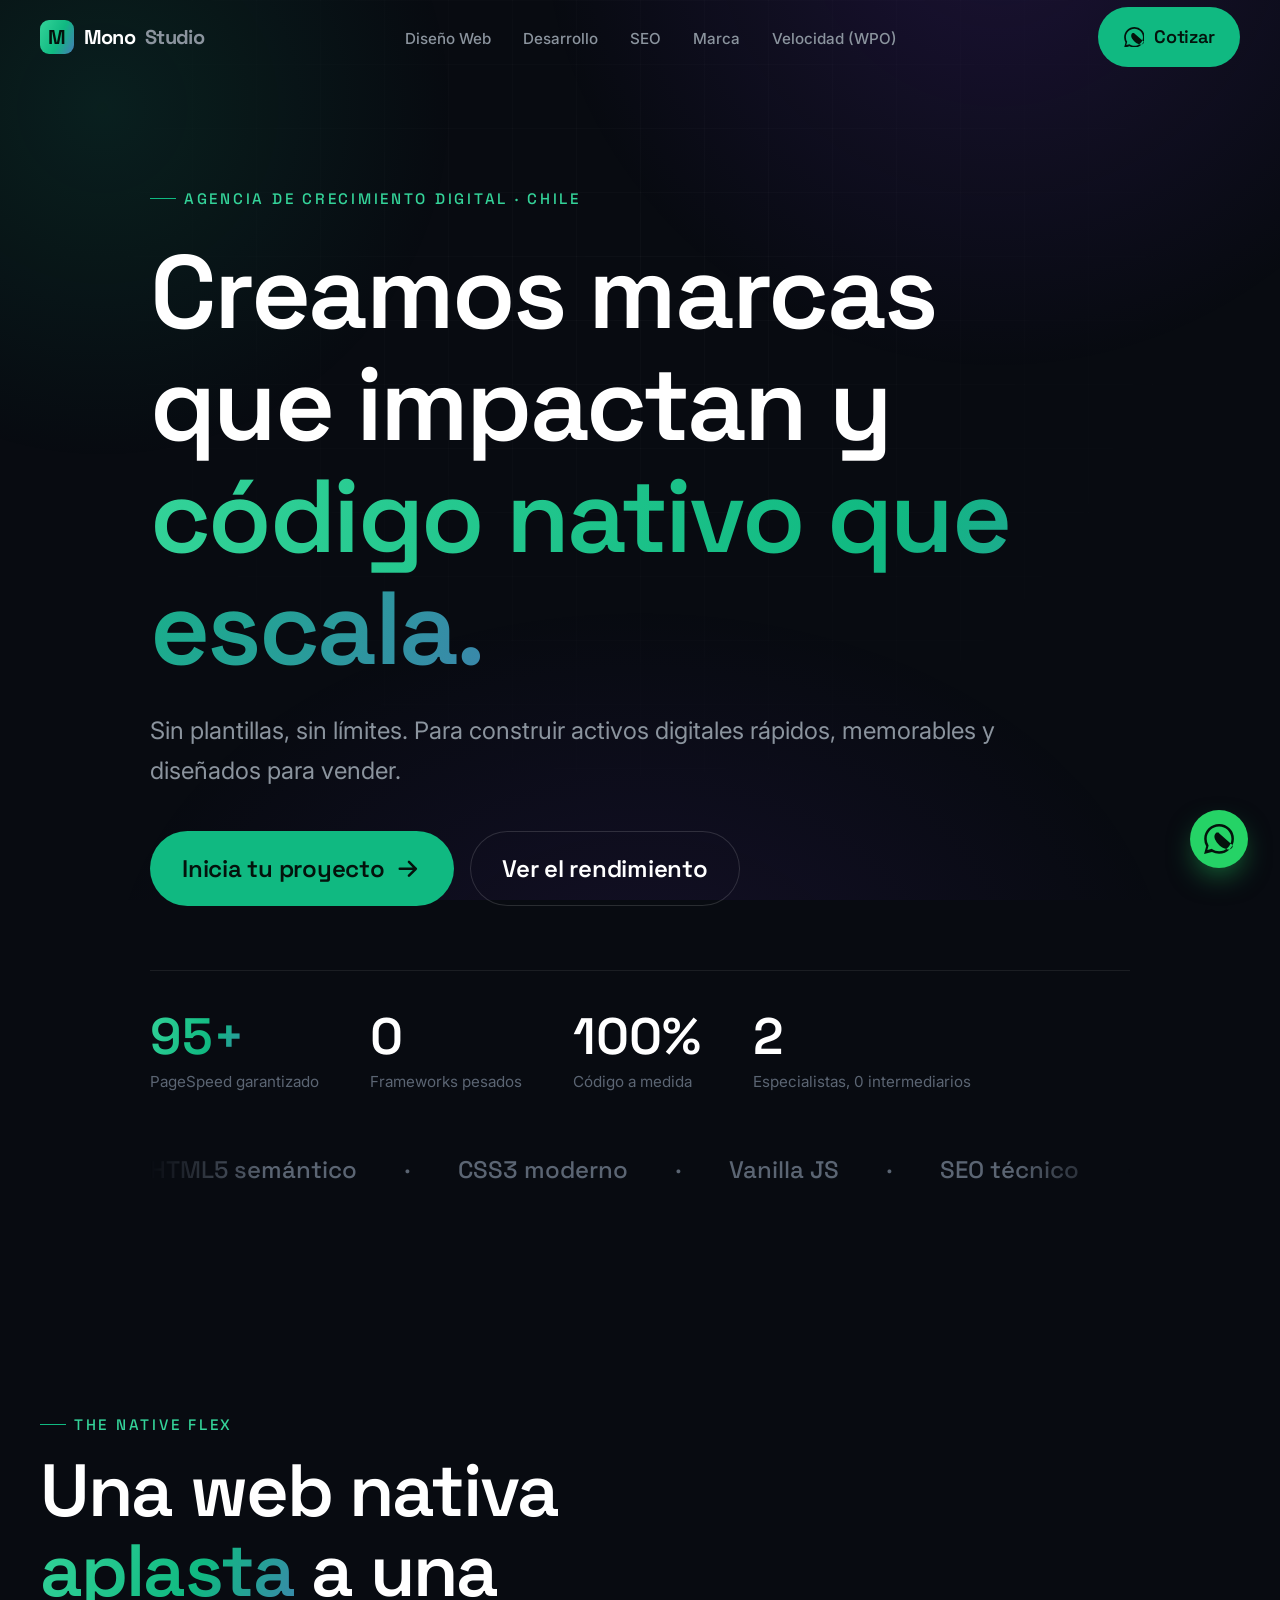
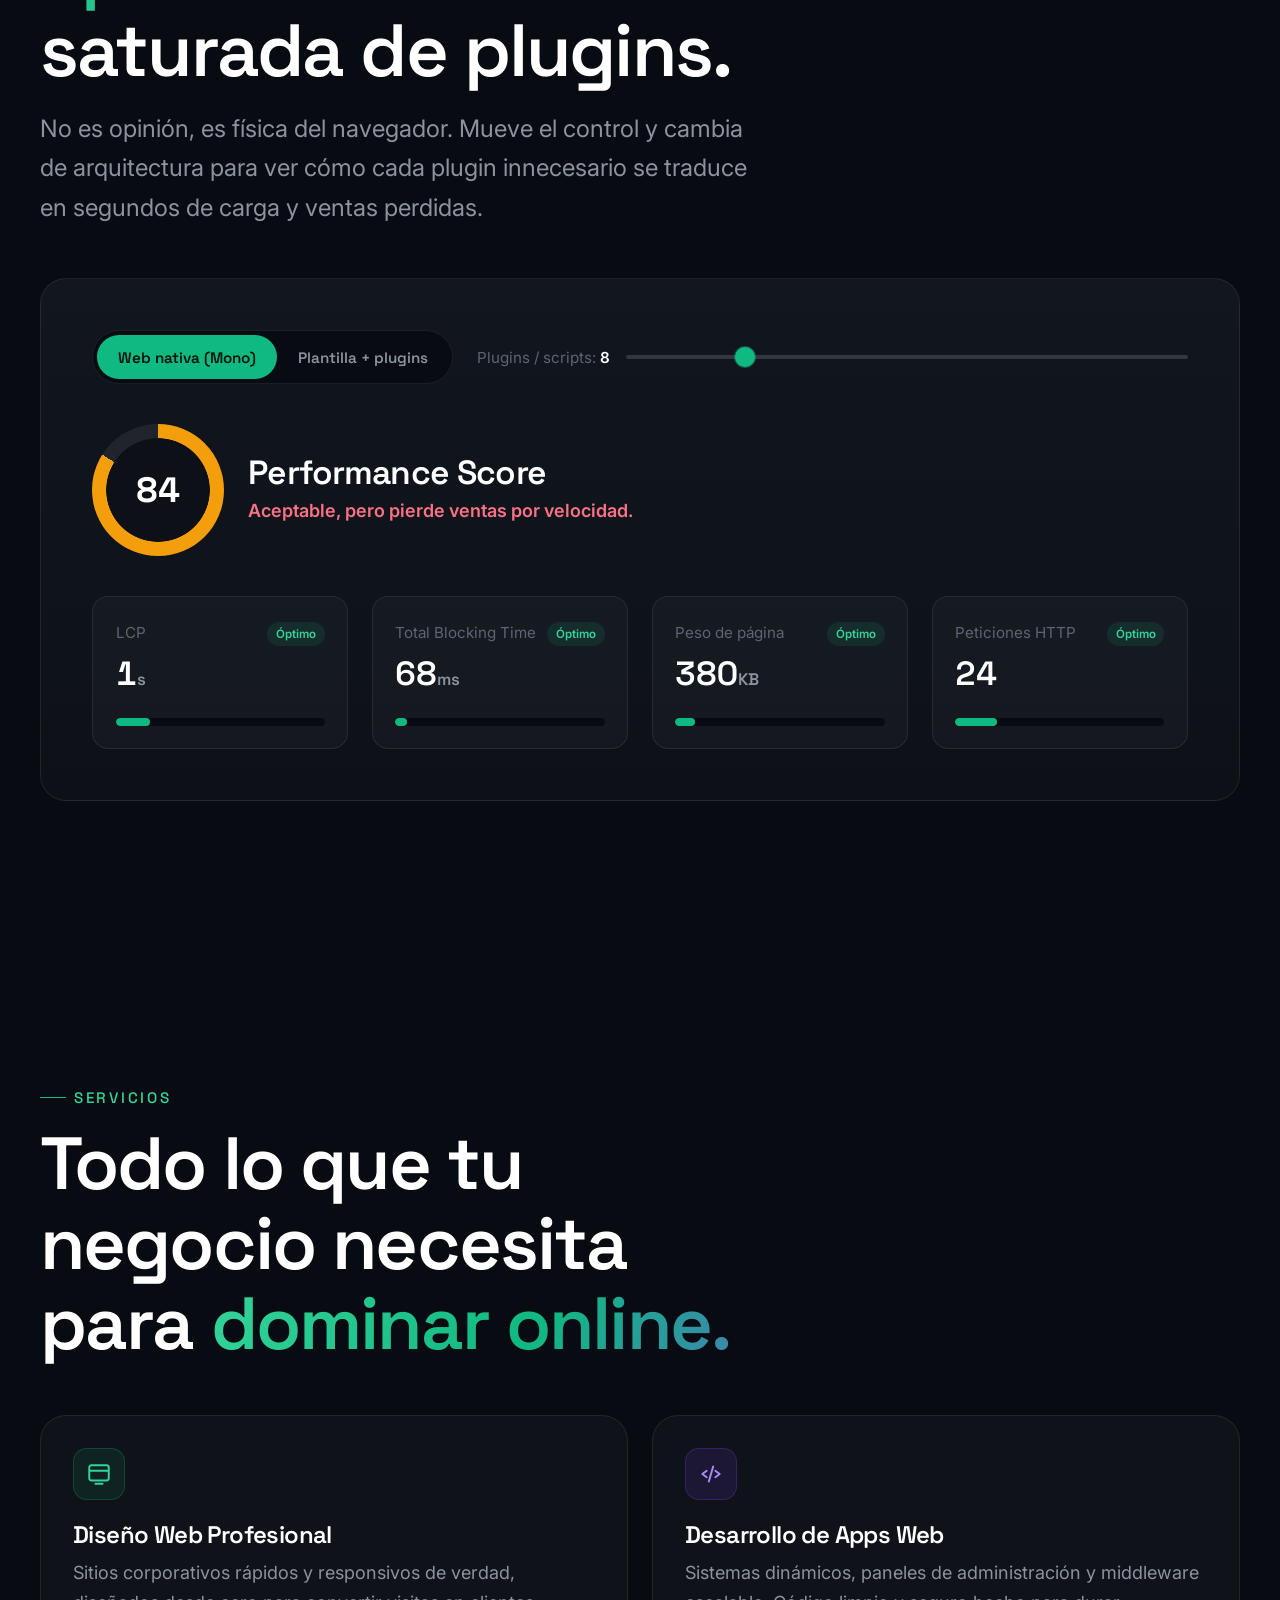
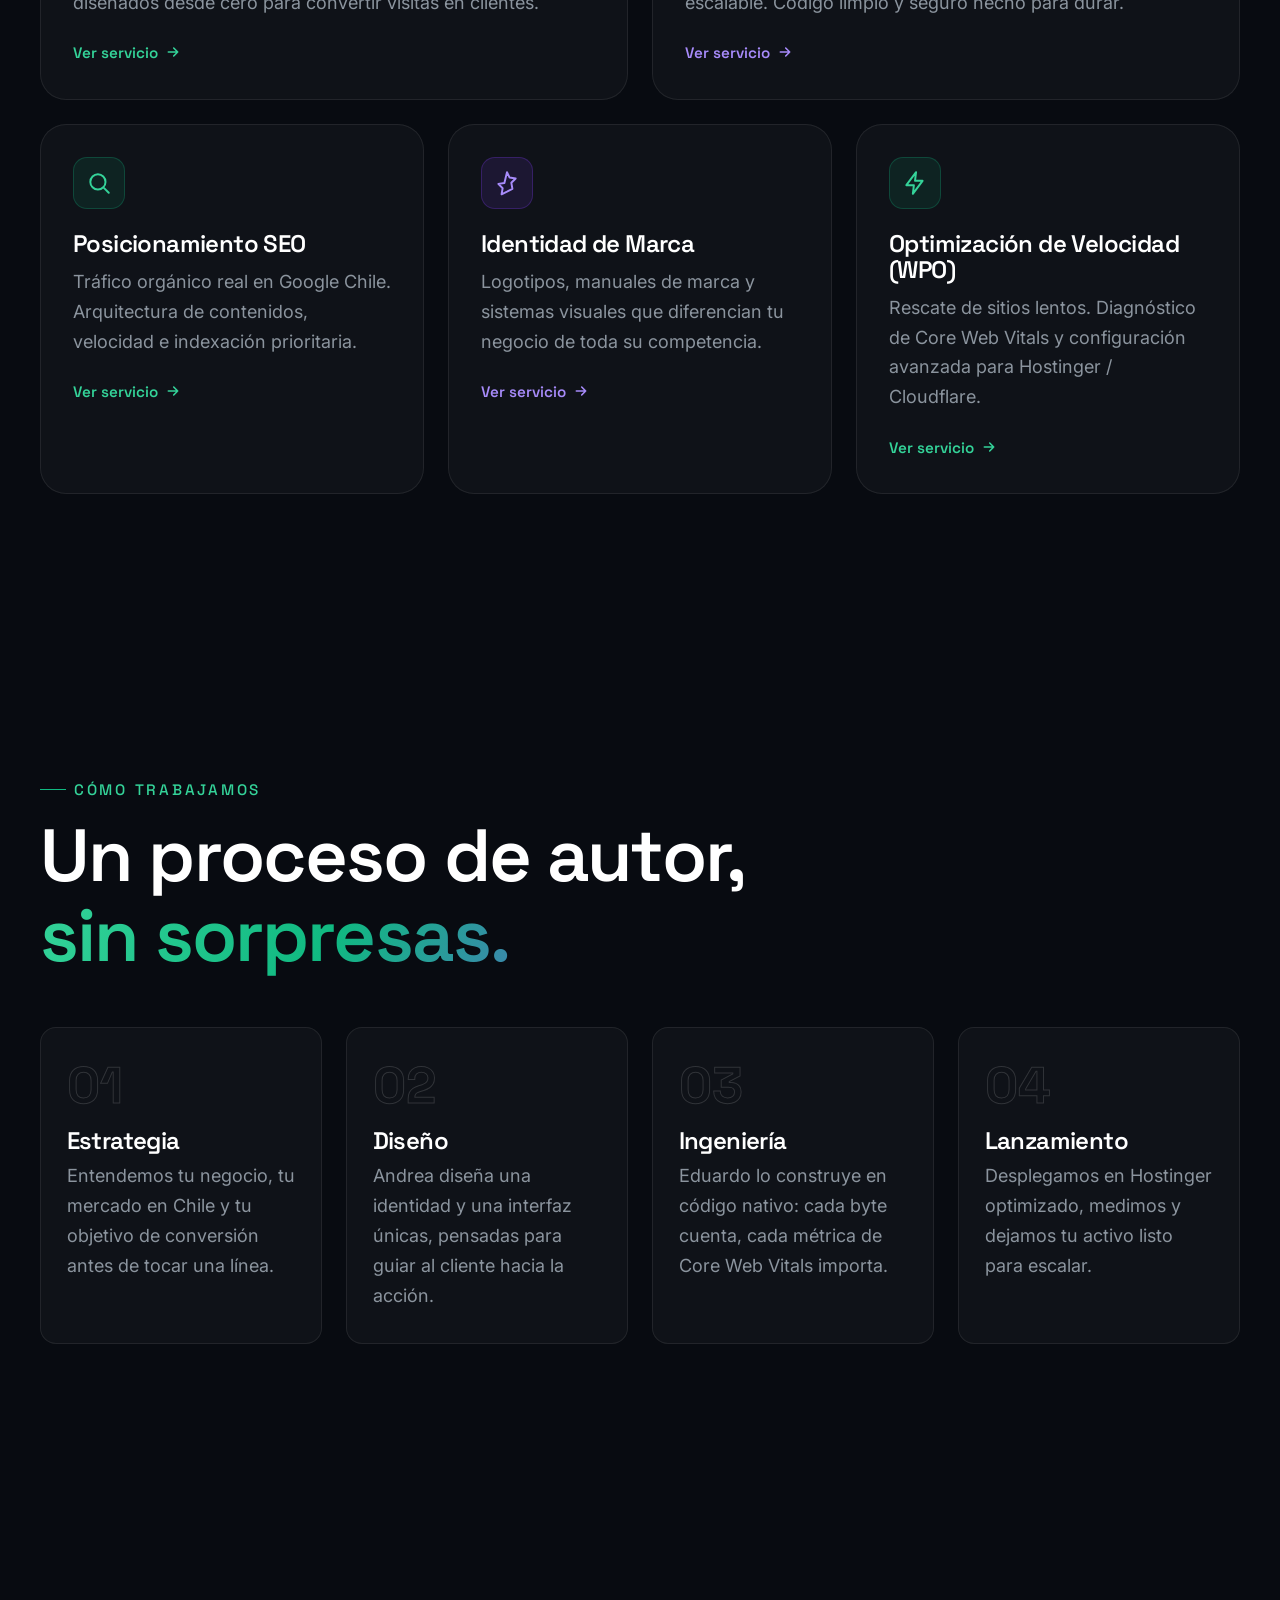
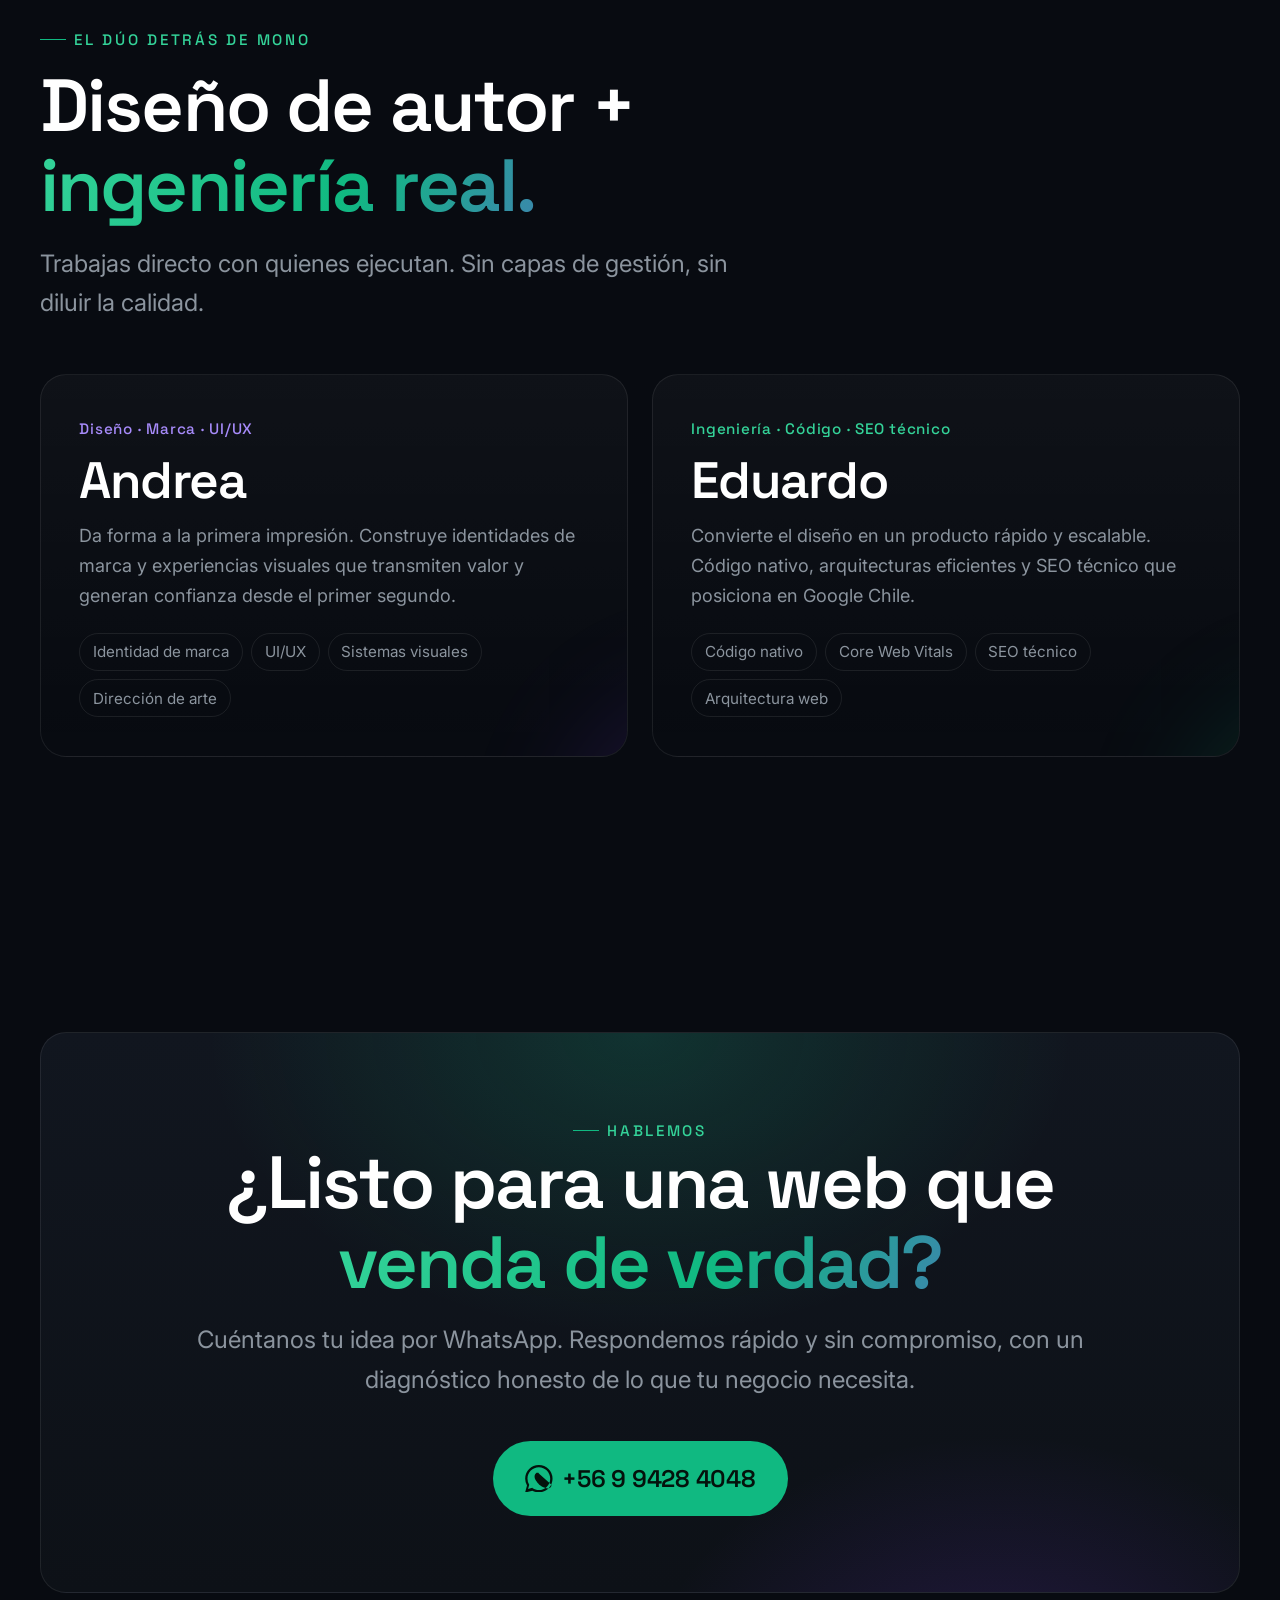
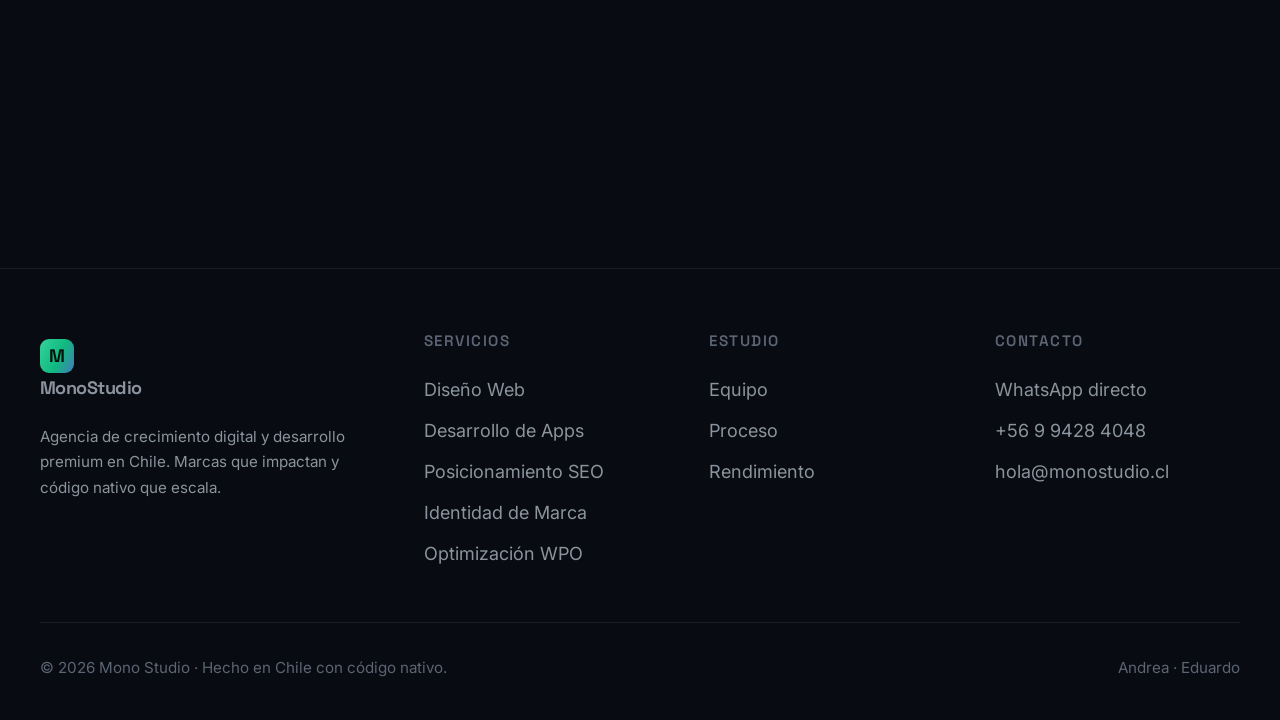
==== commit 0626326a: "Add Mono Studio OS CRM with server-side persistence. Exclude .htpasswd from the public repo; keep lo" ====
--- a/index.html
+++ b/index.html
@@ -7,14 +7,54 @@
   <meta name="description" content="Agencia de crecimiento digital en Chile. Creamos marcas que impactan y código nativo que escala. Diseño UI/UX de autor + ingeniería web con PageSpeed 95+. Sin plantillas.">
   <meta name="theme-color" content="#080b11">
   <link rel="canonical" href="https://monostudio.cl/">
-  <meta name="robots" content="index, follow">
+  <meta name="robots" content="index, follow, max-snippet:-1, max-image-preview:large, max-video-preview:-1">
+  <meta name="googlebot" content="index, follow, max-snippet:-1, max-image-preview:large, max-video-preview:-1">
+  <meta name="bingbot" content="index, follow">
+  <meta name="author" content="Mono Studio">
+  <meta name="geo.region" content="CL">
+  <meta name="geo.placename" content="Chile">
+  <meta name="language" content="Spanish">
+  <meta name="format-detection" content="telephone=yes">
+  <meta name="rating" content="general">
+
+  <!-- Google Search Console: descomenta y pega tu código de verificación -->
+  <!-- <meta name="google-site-verification" content="TU_CODIGO_AQUI"> -->
+
+  <link rel="alternate" hreflang="es-CL" href="https://monostudio.cl/">
+  <link rel="alternate" hreflang="x-default" href="https://monostudio.cl/">
+  <link rel="author" href="/humans.txt">
+  <link rel="help" href="/llms.txt">
+
+  <!-- Favicons y PWA -->
+  <link rel="icon" href="/favicon.ico" sizes="any">
+  <link rel="icon" href="/assets/img/favicon.svg" type="image/svg+xml">
+  <link rel="icon" href="/assets/img/favicon-32.png" sizes="32x32" type="image/png">
+  <link rel="apple-touch-icon" href="/assets/img/apple-touch-icon.png">
+  <link rel="manifest" href="/site.webmanifest">
+  <meta name="msapplication-config" content="/browserconfig.xml">
+  <meta name="apple-mobile-web-app-capable" content="yes">
+  <meta name="apple-mobile-web-app-title" content="Mono Studio">
 
   <!-- Open Graph -->
   <meta property="og:type" content="website">
   <meta property="og:locale" content="es_CL">
+  <meta property="og:site_name" content="Mono Studio">
   <meta property="og:title" content="Mono Studio | Diseño Web Premium y Código Nativo en Chile">
   <meta property="og:description" content="Marcas que impactan y código nativo que escala. Sin plantillas, sin límites.">
   <meta property="og:url" content="https://monostudio.cl/">
+  <meta property="og:image" content="https://monostudio.cl/assets/img/og-default.png">
+  <meta property="og:image:secure_url" content="https://monostudio.cl/assets/img/og-default.png">
+  <meta property="og:image:type" content="image/png">
+  <meta property="og:image:width" content="1200">
+  <meta property="og:image:height" content="630">
+  <meta property="og:image:alt" content="Mono Studio — Agencia de crecimiento digital en Chile">
+
+  <!-- Twitter / X Card -->
+  <meta name="twitter:card" content="summary_large_image">
+  <meta name="twitter:title" content="Mono Studio | Diseño Web Premium y Código Nativo en Chile">
+  <meta name="twitter:description" content="Marcas que impactan y código nativo que escala. Sin plantillas, sin límites.">
+  <meta name="twitter:image" content="https://monostudio.cl/assets/img/og-default.png">
+  <meta name="twitter:image:alt" content="Mono Studio — Agencia de crecimiento digital en Chile">
 
   <!-- Performance: preconnect + fuentes -->
   <link rel="preconnect" href="https://fonts.googleapis.com">
@@ -25,27 +65,89 @@
 
   <link rel="stylesheet" href="assets/css/style.css">
 
-  <!-- Schema: Organización local -->
+  <!-- Schema: Organización + WebSite + Catálogo de servicios -->
   <script type="application/ld+json">
   {
     "@context": "https://schema.org",
-    "@type": "ProfessionalService",
-    "name": "Mono Studio",
-    "description": "Agencia de crecimiento digital y desarrollo web premium en Chile.",
-    "url": "https://monostudio.cl/",
-    "telephone": "+56994284048",
-    "areaServed": "CL",
-    "priceRange": "$$",
-    "address": { "@type": "PostalAddress", "addressCountry": "CL" },
-    "founder": [
-      { "@type": "Person", "name": "Andrea", "jobTitle": "Especialista en Identidad de Marca y Diseño UI/UX" },
-      { "@type": "Person", "name": "Eduardo", "jobTitle": "Ingeniero de Software, Especialista en Código Nativo y SEO Técnico" }
-    ],
-    "sameAs": []
+    "@graph": [
+      {
+        "@type": "Organization",
+        "@id": "https://monostudio.cl/#organization",
+        "name": "Mono Studio",
+        "url": "https://monostudio.cl/",
+        "logo": {
+          "@type": "ImageObject",
+          "url": "https://monostudio.cl/assets/img/logo.svg",
+          "width": 240,
+          "height": 60
+        },
+        "image": "https://monostudio.cl/assets/img/og-default.png",
+        "email": "hola@monostudio.cl",
+        "telephone": "+56994284048",
+        "areaServed": { "@type": "Country", "name": "Chile" },
+        "founder": [
+          { "@type": "Person", "name": "Andrea", "jobTitle": "Especialista en Identidad de Marca y Diseño UI/UX" },
+          { "@type": "Person", "name": "Eduardo", "jobTitle": "Ingeniero de Software, Especialista en Código Nativo y SEO Técnico" }
+        ],
+        "contactPoint": {
+          "@type": "ContactPoint",
+          "telephone": "+56994284048",
+          "contactType": "customer service",
+          "areaServed": "CL",
+          "availableLanguage": ["Spanish"],
+          "contactOption": "TollFree"
+        }
+      },
+      {
+        "@type": "WebSite",
+        "@id": "https://monostudio.cl/#website",
+        "url": "https://monostudio.cl/",
+        "name": "Mono Studio",
+        "description": "Agencia de crecimiento digital y desarrollo web premium en Chile.",
+        "publisher": { "@id": "https://monostudio.cl/#organization" },
+        "inLanguage": "es-CL"
+      },
+      {
+        "@type": "ProfessionalService",
+        "@id": "https://monostudio.cl/#business",
+        "name": "Mono Studio",
+        "description": "Agencia de crecimiento digital y desarrollo web premium en Chile.",
+        "url": "https://monostudio.cl/",
+        "image": "https://monostudio.cl/assets/img/og-default.png",
+        "telephone": "+56994284048",
+        "email": "hola@monostudio.cl",
+        "priceRange": "$$",
+        "address": { "@type": "PostalAddress", "addressCountry": "CL" },
+        "areaServed": { "@type": "Country", "name": "Chile" },
+        "parentOrganization": { "@id": "https://monostudio.cl/#organization" },
+        "hasOfferCatalog": {
+          "@type": "OfferCatalog",
+          "name": "Servicios Mono Studio",
+          "itemListElement": [
+            { "@type": "Offer", "itemOffered": { "@type": "Service", "name": "Diseño Web Profesional", "url": "https://monostudio.cl/diseno-web-profesional.html" } },
+            { "@type": "Offer", "itemOffered": { "@type": "Service", "name": "Posicionamiento SEO Chile", "url": "https://monostudio.cl/posicionamiento-seo-chile.html" } },
+            { "@type": "Offer", "itemOffered": { "@type": "Service", "name": "Identidad de Marca", "url": "https://monostudio.cl/identidad-de-marca-chile.html" } },
+            { "@type": "Offer", "itemOffered": { "@type": "Service", "name": "Desarrollo de Aplicaciones Web", "url": "https://monostudio.cl/desarrollo-aplicaciones-web.html" } },
+            { "@type": "Offer", "itemOffered": { "@type": "Service", "name": "Optimización de Velocidad WPO", "url": "https://monostudio.cl/optimizacion-velocidad-wpo.html" } }
+          ]
+        }
+      },
+      {
+        "@type": "WebPage",
+        "@id": "https://monostudio.cl/#webpage",
+        "url": "https://monostudio.cl/",
+        "name": "Mono Studio | Diseño Web Premium y Código Nativo en Chile",
+        "description": "Agencia de crecimiento digital en Chile. Creamos marcas que impactan y código nativo que escala.",
+        "isPartOf": { "@id": "https://monostudio.cl/#website" },
+        "about": { "@id": "https://monostudio.cl/#business" },
+        "inLanguage": "es-CL"
+      }
+    ]
   }
   </script>
 </head>
 <body>
+  <a class="skip-link" href="#contenido">Saltar al contenido</a>
 
   <!-- ================= HEADER ================= -->
   <header class="site-header">
@@ -77,7 +179,7 @@
     </div>
   </header>
 
-  <main>
+  <main id="contenido">
     <!-- ================= HERO ================= -->
     <section class="hero">
       <div class="container hero__inner">
@@ -86,8 +188,7 @@
           Creamos marcas que impactan y <span class="text-grad">código nativo que escala.</span>
         </h1>
         <p class="hero__sub" data-reveal>
-          Sin plantillas, sin límites. Unimos el <strong class="hero__authors">diseño de autor de Andrea</strong>
-          con la <strong class="hero__authors">ingeniería web de Eduardo</strong> para construir activos digitales
+          Sin plantillas, sin límites. Para construir activos digitales
           rápidos, memorables y diseñados para vender.
         </p>
 
--- a/assets/css/style.css
+++ b/assets/css/style.css
@@ -113,6 +113,43 @@
 button { font: inherit; cursor: pointer; border: none; background: none; color: inherit; }
 ul { list-style: none; }
 ::selection { background: var(--emerald); color: #04120c; }
+
+/* ---- Skip link (accesibilidad + SEO UX) ---- */
+.skip-link {
+  position: absolute;
+  top: -100%;
+  left: 1rem;
+  z-index: 200;
+  padding: 0.75rem 1.25rem;
+  border-radius: var(--radius-sm);
+  background: var(--emerald);
+  color: #04120c;
+  font-family: var(--font-display);
+  font-weight: 600;
+  font-size: var(--step--1);
+  transition: top 0.3s var(--ease);
+}
+.skip-link:focus { top: 1rem; outline: 2px solid var(--violet-soft); outline-offset: 2px; }
+
+/* ---- Breadcrumbs ---- */
+.breadcrumb { padding-top: calc(var(--header-h) + 1rem); padding-bottom: 0.5rem; }
+.breadcrumb__list {
+  display: flex;
+  flex-wrap: wrap;
+  align-items: center;
+  gap: 0.35rem 0.5rem;
+  font-size: var(--step--1);
+  color: var(--text-faint);
+}
+.breadcrumb__item { display: inline-flex; align-items: center; gap: 0.5rem; }
+.breadcrumb__item:not(:last-child)::after {
+  content: "/";
+  color: var(--text-faint);
+  opacity: 0.5;
+}
+.breadcrumb__item a { color: var(--text-dim); transition: color 0.3s var(--ease); }
+.breadcrumb__item a:hover { color: var(--emerald-soft); }
+.breadcrumb__item[aria-current="page"] { color: var(--text); font-weight: 500; }
 
 /* ---- Tipografía ---- */
 h1, h2, h3, h4 {
@@ -292,7 +329,9 @@
 .nav.open .nav__toggle span:nth-child(3) { transform: translateY(-7px) rotate(-45deg); }
 
 /* ---- Hero ---- */
+/* ---- Hero ---- */
 .hero { position: relative; padding-top: calc(var(--header-h) + clamp(3rem, 8vw, 7rem)); padding-bottom: clamp(3rem, 6vw, 6rem); }
+.hero--with-crumb { padding-top: clamp(1.5rem, 3vw, 2.5rem); }
 .hero__inner { max-width: 980px; }
 .hero h1 { margin: 1.6rem 0; }
 .hero__sub { font-size: var(--step-1); max-width: 60ch; color: var(--text-dim); }
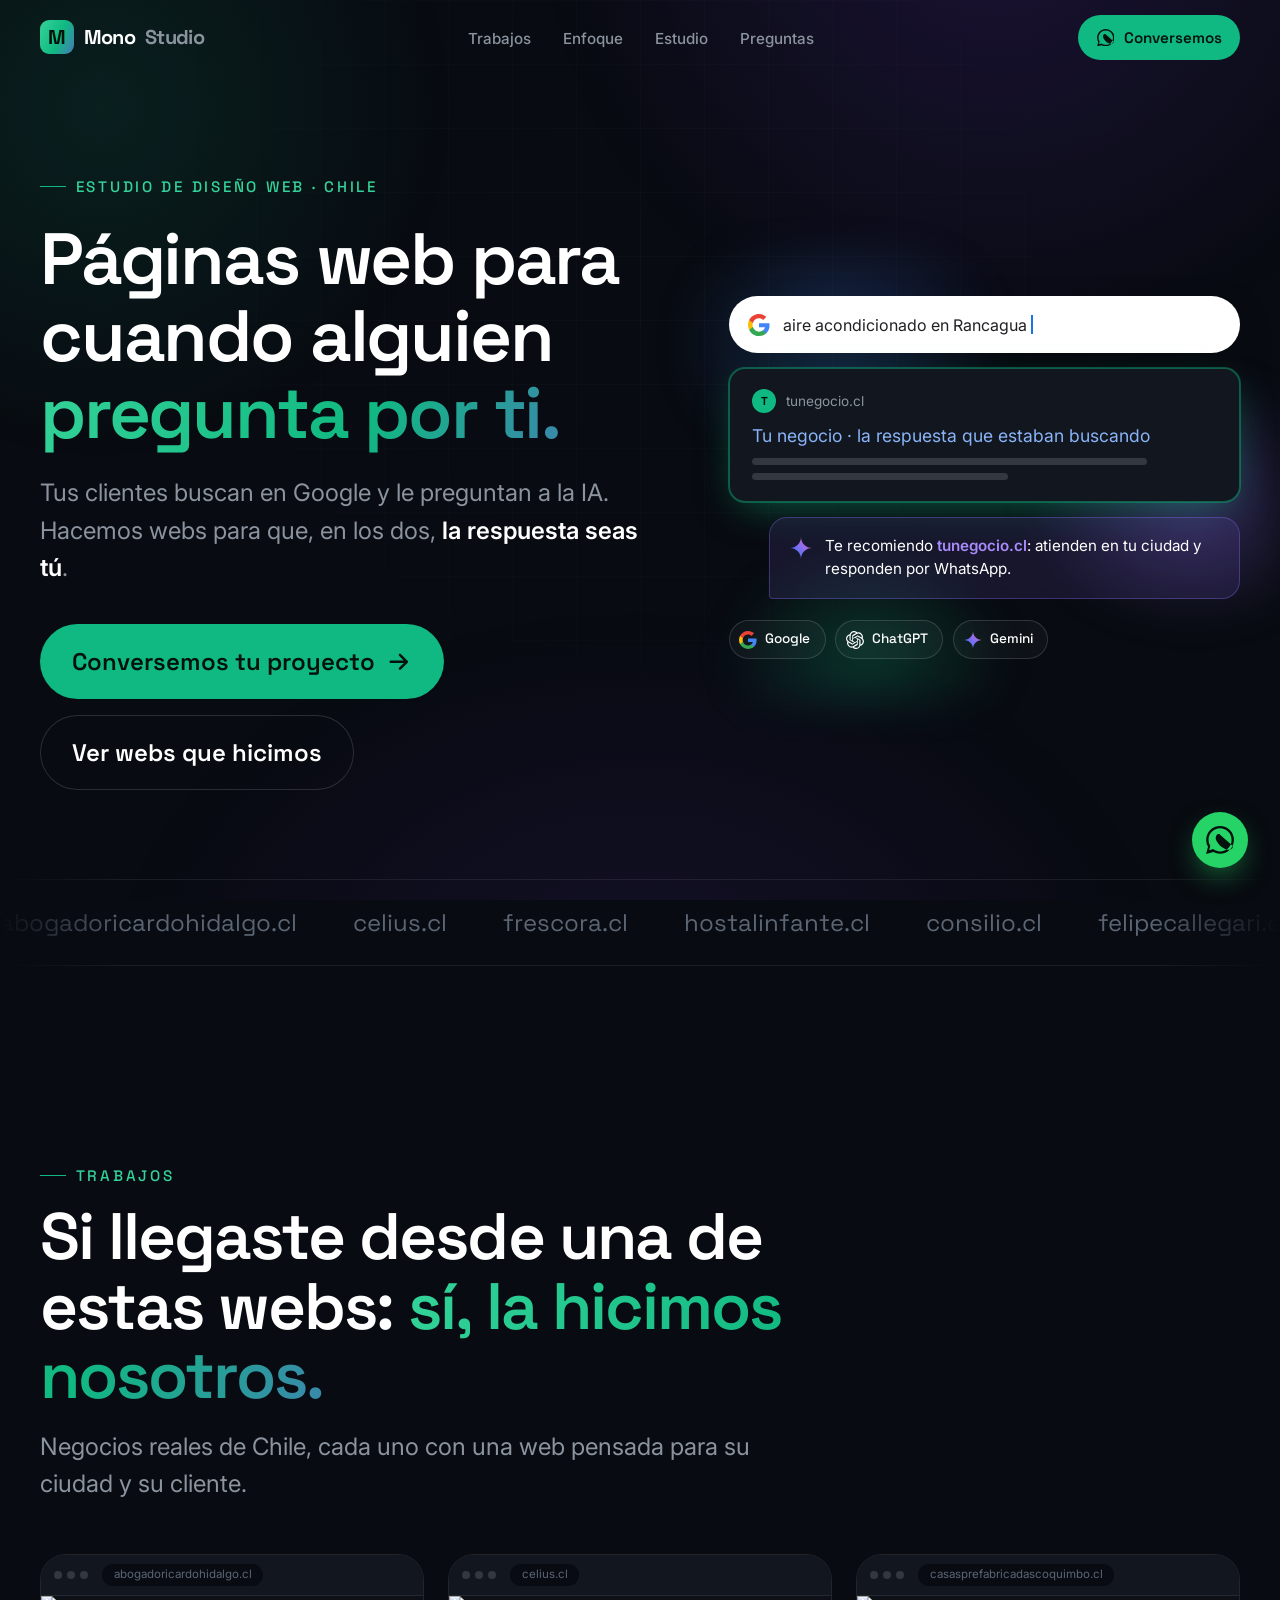
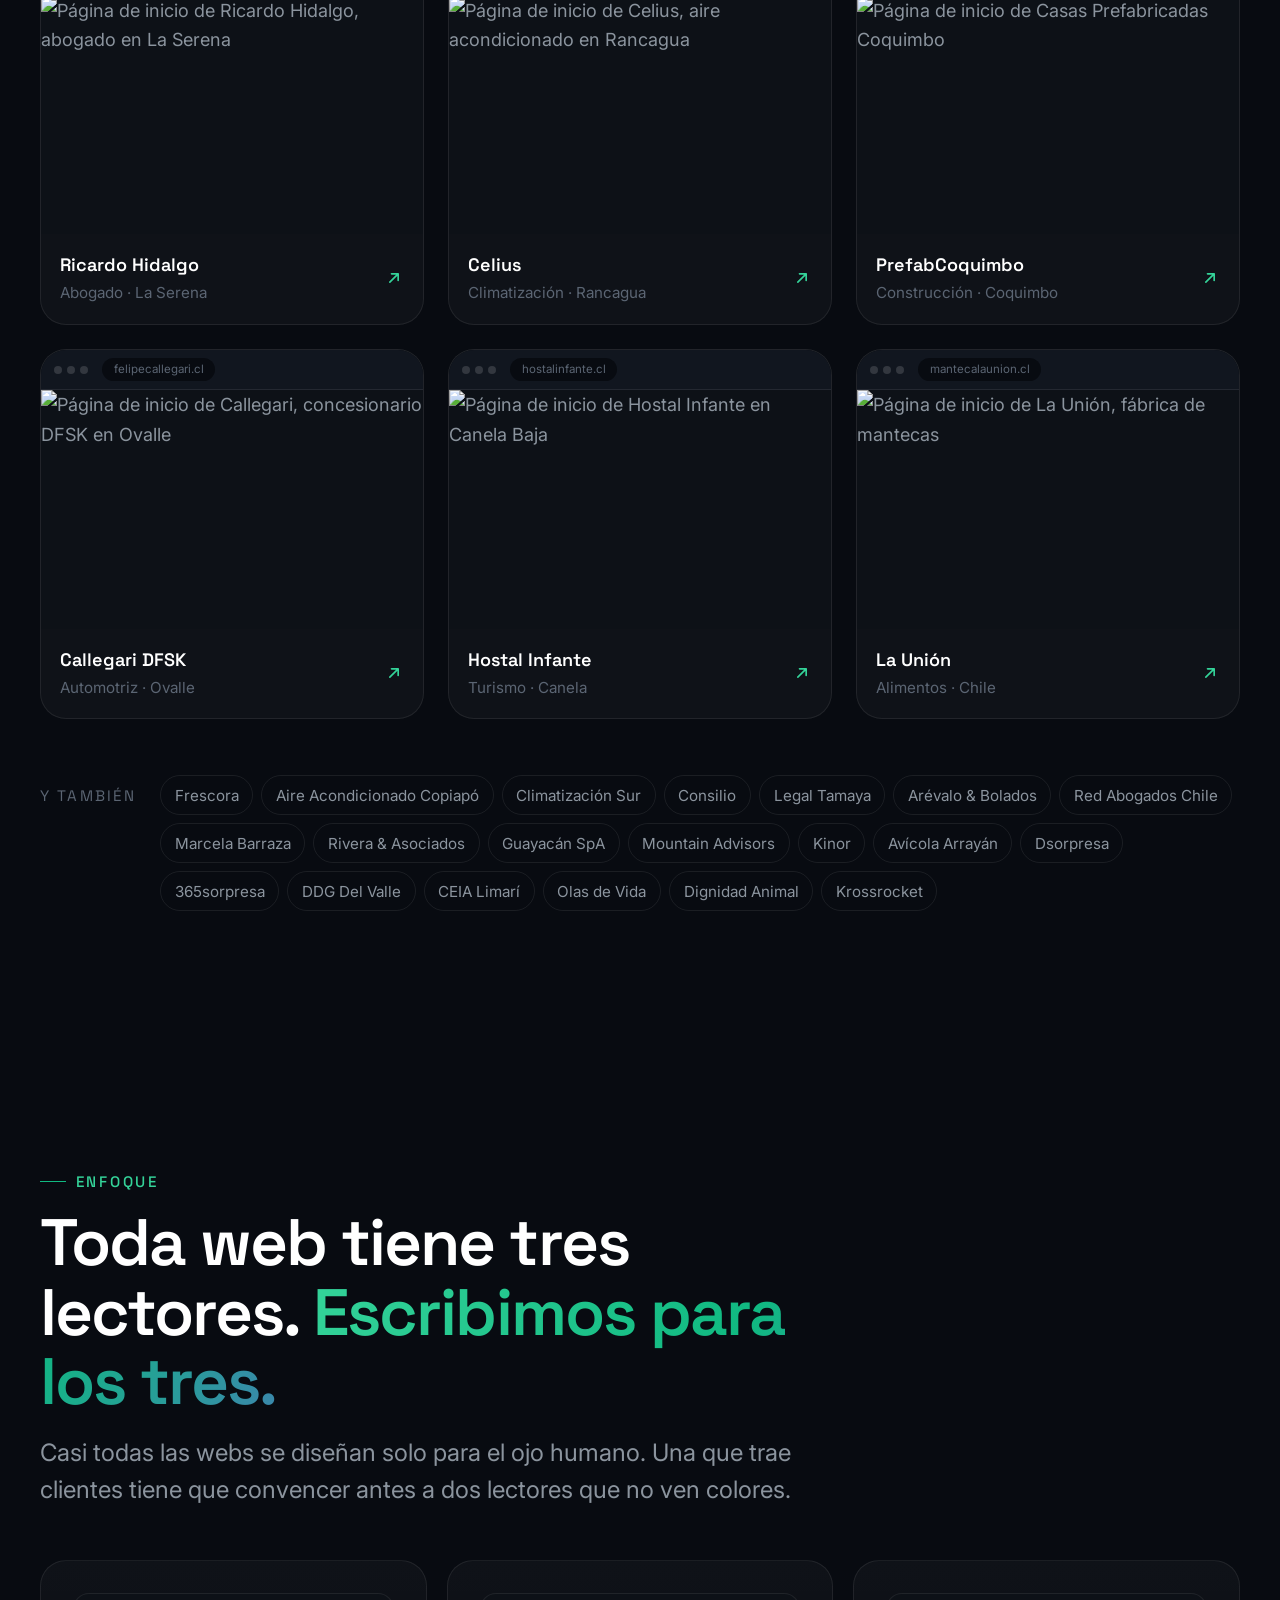
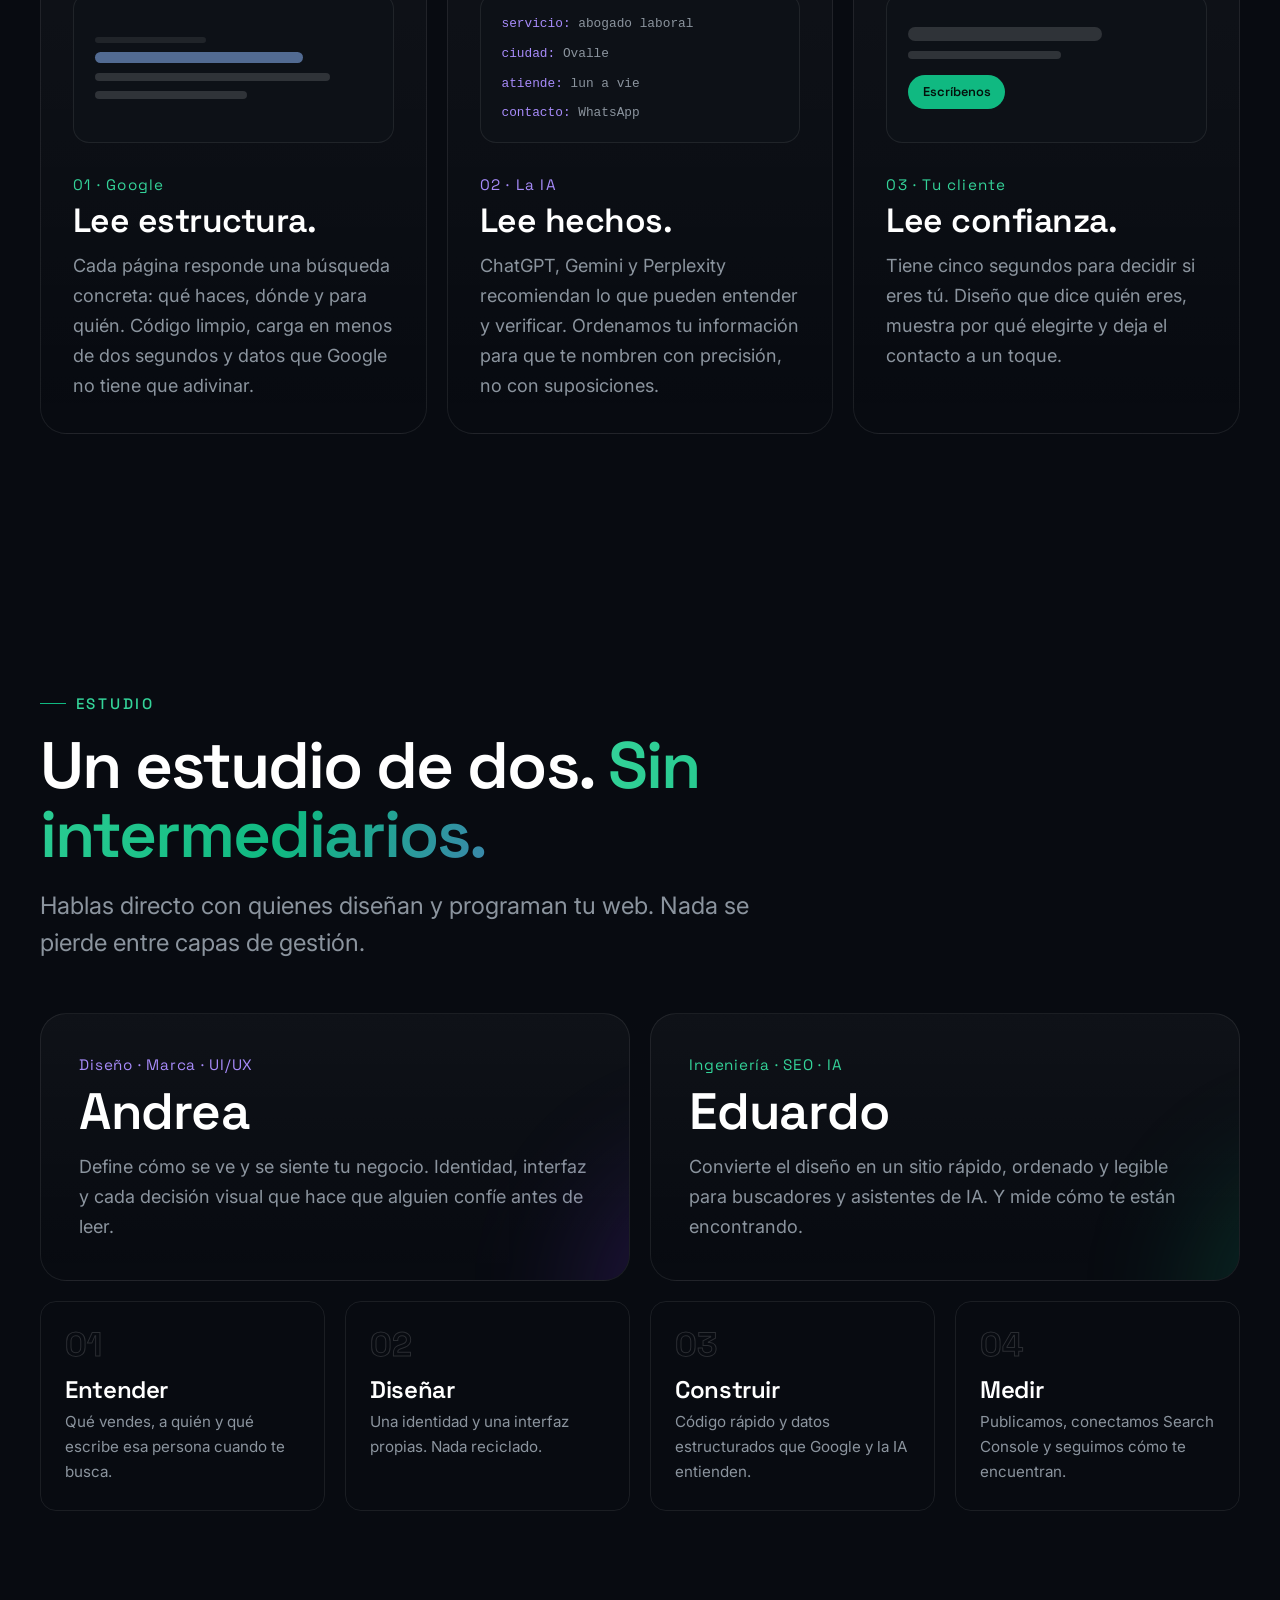
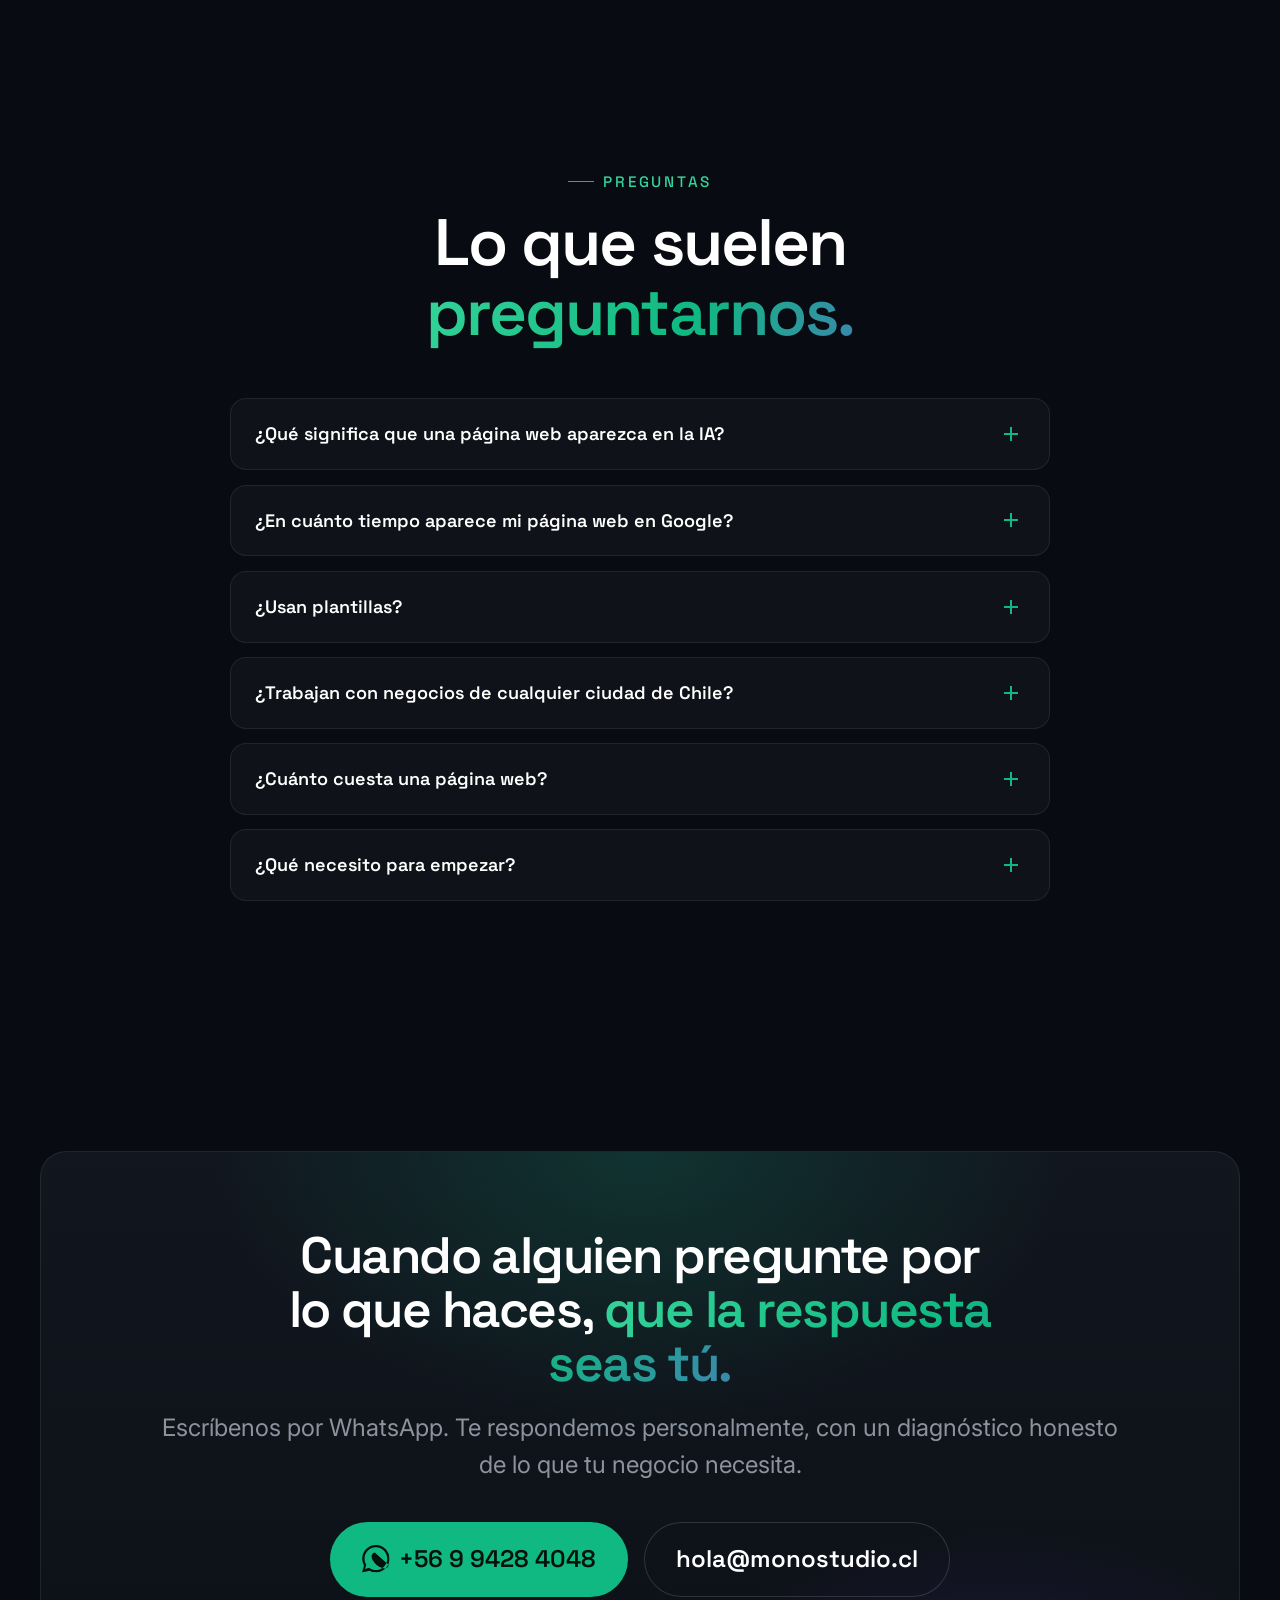
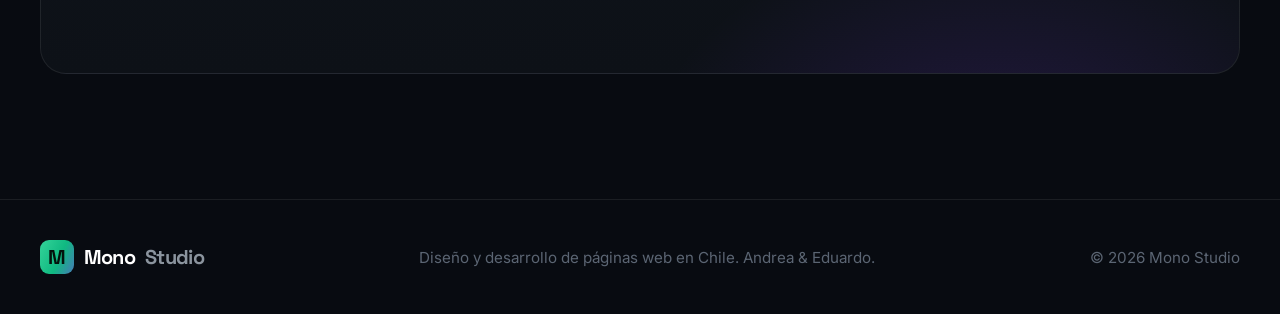
==== commit 1138cea2: "Update .htaccess for legacy URL redirection, simplify sitemap structure, and enhance robots.txt for " ====
--- a/index.html
+++ b/index.html
@@ -3,19 +3,14 @@
 <head>
   <meta charset="UTF-8">
   <meta name="viewport" content="width=device-width, initial-scale=1.0">
-  <title>Mono Studio | Diseño Web Premium y Código Nativo en Chile</title>
-  <meta name="description" content="Agencia de crecimiento digital en Chile. Creamos marcas que impactan y código nativo que escala. Diseño UI/UX de autor + ingeniería web con PageSpeed 95+. Sin plantillas.">
+  <title>Diseño de Páginas Web en Chile | Mono Studio</title>
+  <meta name="description" content="Diseñamos páginas web que aparecen en Google, que la IA puede recomendar y que convierten visitas en clientes. Mira las webs que hemos hecho para negocios de todo Chile.">
   <meta name="theme-color" content="#080b11">
   <link rel="canonical" href="https://monostudio.cl/">
   <meta name="robots" content="index, follow, max-snippet:-1, max-image-preview:large, max-video-preview:-1">
-  <meta name="googlebot" content="index, follow, max-snippet:-1, max-image-preview:large, max-video-preview:-1">
-  <meta name="bingbot" content="index, follow">
   <meta name="author" content="Mono Studio">
   <meta name="geo.region" content="CL">
-  <meta name="geo.placename" content="Chile">
-  <meta name="language" content="Spanish">
-  <meta name="format-detection" content="telephone=yes">
-  <meta name="rating" content="general">
+  <meta name="format-detection" content="telephone=no">
 
   <!-- Google Search Console: descomenta y pega tu código de verificación -->
   <!-- <meta name="google-site-verification" content="TU_CODIGO_AQUI"> -->
@@ -23,79 +18,67 @@
   <link rel="alternate" hreflang="es-CL" href="https://monostudio.cl/">
   <link rel="alternate" hreflang="x-default" href="https://monostudio.cl/">
   <link rel="author" href="/humans.txt">
-  <link rel="help" href="/llms.txt">
-
-  <!-- Favicons y PWA -->
+
   <link rel="icon" href="/favicon.ico" sizes="any">
   <link rel="icon" href="/assets/img/favicon.svg" type="image/svg+xml">
-  <link rel="icon" href="/assets/img/favicon-32.png" sizes="32x32" type="image/png">
   <link rel="apple-touch-icon" href="/assets/img/apple-touch-icon.png">
   <link rel="manifest" href="/site.webmanifest">
-  <meta name="msapplication-config" content="/browserconfig.xml">
-  <meta name="apple-mobile-web-app-capable" content="yes">
-  <meta name="apple-mobile-web-app-title" content="Mono Studio">
-
-  <!-- Open Graph -->
+
   <meta property="og:type" content="website">
   <meta property="og:locale" content="es_CL">
   <meta property="og:site_name" content="Mono Studio">
-  <meta property="og:title" content="Mono Studio | Diseño Web Premium y Código Nativo en Chile">
-  <meta property="og:description" content="Marcas que impactan y código nativo que escala. Sin plantillas, sin límites.">
+  <meta property="og:title" content="Mono Studio · Páginas web para cuando alguien pregunta por ti">
+  <meta property="og:description" content="Webs que Google entiende, la IA puede recomendar y tus clientes eligen. Diseño y desarrollo web en Chile.">
   <meta property="og:url" content="https://monostudio.cl/">
   <meta property="og:image" content="https://monostudio.cl/assets/img/og-default.png">
-  <meta property="og:image:secure_url" content="https://monostudio.cl/assets/img/og-default.png">
-  <meta property="og:image:type" content="image/png">
   <meta property="og:image:width" content="1200">
   <meta property="og:image:height" content="630">
-  <meta property="og:image:alt" content="Mono Studio — Agencia de crecimiento digital en Chile">
-
-  <!-- Twitter / X Card -->
+  <meta property="og:image:alt" content="Mono Studio, estudio de diseño web en Chile">
   <meta name="twitter:card" content="summary_large_image">
-  <meta name="twitter:title" content="Mono Studio | Diseño Web Premium y Código Nativo en Chile">
-  <meta name="twitter:description" content="Marcas que impactan y código nativo que escala. Sin plantillas, sin límites.">
-  <meta name="twitter:image" content="https://monostudio.cl/assets/img/og-default.png">
-  <meta name="twitter:image:alt" content="Mono Studio — Agencia de crecimiento digital en Chile">
-
-  <!-- Performance: preconnect + fuentes -->
+
   <link rel="preconnect" href="https://fonts.googleapis.com">
   <link rel="preconnect" href="https://fonts.gstatic.com" crossorigin>
-  <link rel="preload" as="style" href="https://fonts.googleapis.com/css2?family=Inter:wght@400;500;600&family=Space+Grotesk:wght@500;600;700&display=swap">
   <link rel="stylesheet" href="https://fonts.googleapis.com/css2?family=Inter:wght@400;500;600&family=Space+Grotesk:wght@500;600;700&display=swap" media="print" onload="this.media='all'">
   <noscript><link rel="stylesheet" href="https://fonts.googleapis.com/css2?family=Inter:wght@400;500;600&family=Space+Grotesk:wght@500;600;700&display=swap"></noscript>
 
-  <link rel="stylesheet" href="assets/css/style.css">
-
-  <!-- Schema: Organización + WebSite + Catálogo de servicios -->
+  <script>document.documentElement.classList.add("js")</script>
+  <link rel="stylesheet" href="/assets/css/style.css">
+
   <script type="application/ld+json">
   {
     "@context": "https://schema.org",
     "@graph": [
       {
-        "@type": "Organization",
+        "@type": ["Organization", "ProfessionalService"],
         "@id": "https://monostudio.cl/#organization",
         "name": "Mono Studio",
         "url": "https://monostudio.cl/",
-        "logo": {
-          "@type": "ImageObject",
-          "url": "https://monostudio.cl/assets/img/logo.svg",
-          "width": 240,
-          "height": 60
-        },
+        "logo": "https://monostudio.cl/assets/img/logo.svg",
         "image": "https://monostudio.cl/assets/img/og-default.png",
+        "description": "Estudio de diseño y desarrollo de páginas web en Chile. Sitios pensados para aparecer en Google, ser recomendados por asistentes de IA y convertir visitas en clientes.",
         "email": "hola@monostudio.cl",
         "telephone": "+56994284048",
+        "priceRange": "$$",
+        "address": { "@type": "PostalAddress", "addressCountry": "CL" },
         "areaServed": { "@type": "Country", "name": "Chile" },
+        "knowsAbout": ["Diseño web", "Desarrollo web", "SEO", "SEO local", "Optimización para motores de IA", "Datos estructurados", "Core Web Vitals", "Identidad de marca", "UI/UX"],
         "founder": [
-          { "@type": "Person", "name": "Andrea", "jobTitle": "Especialista en Identidad de Marca y Diseño UI/UX" },
-          { "@type": "Person", "name": "Eduardo", "jobTitle": "Ingeniero de Software, Especialista en Código Nativo y SEO Técnico" }
+          { "@type": "Person", "name": "Andrea", "jobTitle": "Diseño, identidad de marca y UI/UX" },
+          { "@type": "Person", "name": "Eduardo", "jobTitle": "Ingeniería de software y SEO técnico" }
+        ],
+        "makesOffer": [
+          { "@type": "Offer", "itemOffered": { "@type": "Service", "name": "Diseño de páginas web" } },
+          { "@type": "Offer", "itemOffered": { "@type": "Service", "name": "Posicionamiento en Google (SEO)" } },
+          { "@type": "Offer", "itemOffered": { "@type": "Service", "name": "Optimización para asistentes de IA" } },
+          { "@type": "Offer", "itemOffered": { "@type": "Service", "name": "Desarrollo de aplicaciones web" } },
+          { "@type": "Offer", "itemOffered": { "@type": "Service", "name": "Identidad de marca" } }
         ],
         "contactPoint": {
           "@type": "ContactPoint",
           "telephone": "+56994284048",
-          "contactType": "customer service",
+          "contactType": "sales",
           "areaServed": "CL",
-          "availableLanguage": ["Spanish"],
-          "contactOption": "TollFree"
+          "availableLanguage": "Spanish"
         }
       },
       {
@@ -103,390 +86,356 @@
         "@id": "https://monostudio.cl/#website",
         "url": "https://monostudio.cl/",
         "name": "Mono Studio",
-        "description": "Agencia de crecimiento digital y desarrollo web premium en Chile.",
         "publisher": { "@id": "https://monostudio.cl/#organization" },
         "inLanguage": "es-CL"
-      },
-      {
-        "@type": "ProfessionalService",
-        "@id": "https://monostudio.cl/#business",
-        "name": "Mono Studio",
-        "description": "Agencia de crecimiento digital y desarrollo web premium en Chile.",
-        "url": "https://monostudio.cl/",
-        "image": "https://monostudio.cl/assets/img/og-default.png",
-        "telephone": "+56994284048",
-        "email": "hola@monostudio.cl",
-        "priceRange": "$$",
-        "address": { "@type": "PostalAddress", "addressCountry": "CL" },
-        "areaServed": { "@type": "Country", "name": "Chile" },
-        "parentOrganization": { "@id": "https://monostudio.cl/#organization" },
-        "hasOfferCatalog": {
-          "@type": "OfferCatalog",
-          "name": "Servicios Mono Studio",
-          "itemListElement": [
-            { "@type": "Offer", "itemOffered": { "@type": "Service", "name": "Diseño Web Profesional", "url": "https://monostudio.cl/diseno-web-profesional.html" } },
-            { "@type": "Offer", "itemOffered": { "@type": "Service", "name": "Posicionamiento SEO Chile", "url": "https://monostudio.cl/posicionamiento-seo-chile.html" } },
-            { "@type": "Offer", "itemOffered": { "@type": "Service", "name": "Identidad de Marca", "url": "https://monostudio.cl/identidad-de-marca-chile.html" } },
-            { "@type": "Offer", "itemOffered": { "@type": "Service", "name": "Desarrollo de Aplicaciones Web", "url": "https://monostudio.cl/desarrollo-aplicaciones-web.html" } },
-            { "@type": "Offer", "itemOffered": { "@type": "Service", "name": "Optimización de Velocidad WPO", "url": "https://monostudio.cl/optimizacion-velocidad-wpo.html" } }
-          ]
-        }
       },
       {
         "@type": "WebPage",
         "@id": "https://monostudio.cl/#webpage",
         "url": "https://monostudio.cl/",
-        "name": "Mono Studio | Diseño Web Premium y Código Nativo en Chile",
-        "description": "Agencia de crecimiento digital en Chile. Creamos marcas que impactan y código nativo que escala.",
+        "name": "Diseño de Páginas Web en Chile | Mono Studio",
         "isPartOf": { "@id": "https://monostudio.cl/#website" },
-        "about": { "@id": "https://monostudio.cl/#business" },
+        "about": { "@id": "https://monostudio.cl/#organization" },
+        "mainEntity": { "@id": "https://monostudio.cl/#trabajos" },
         "inLanguage": "es-CL"
+      },
+      {
+        "@type": "ItemList",
+        "@id": "https://monostudio.cl/#trabajos",
+        "name": "Páginas web diseñadas por Mono Studio",
+        "itemListElement": [
+          { "@type": "ListItem", "position": 1, "item": { "@type": "WebSite", "name": "Ricardo Hidalgo, abogado en La Serena", "url": "https://abogadoricardohidalgo.cl/", "image": "https://monostudio.cl/assets/img/trabajos/abogadoricardohidalgo.webp", "creator": { "@id": "https://monostudio.cl/#organization" } } },
+          { "@type": "ListItem", "position": 2, "item": { "@type": "WebSite", "name": "Celius Climatización", "url": "https://celius.cl/", "image": "https://monostudio.cl/assets/img/trabajos/celius.webp", "creator": { "@id": "https://monostudio.cl/#organization" } } },
+          { "@type": "ListItem", "position": 3, "item": { "@type": "WebSite", "name": "Casas Prefabricadas Coquimbo", "url": "https://casasprefabricadascoquimbo.cl/", "image": "https://monostudio.cl/assets/img/trabajos/casasprefabricadascoquimbo.webp", "creator": { "@id": "https://monostudio.cl/#organization" } } },
+          { "@type": "ListItem", "position": 4, "item": { "@type": "WebSite", "name": "Callegari, concesionario DFSK Ovalle", "url": "https://felipecallegari.cl/", "image": "https://monostudio.cl/assets/img/trabajos/felipecallegari.webp", "creator": { "@id": "https://monostudio.cl/#organization" } } },
+          { "@type": "ListItem", "position": 5, "item": { "@type": "WebSite", "name": "Hostal Infante", "url": "https://hostalinfante.cl/", "image": "https://monostudio.cl/assets/img/trabajos/hostalinfante.webp", "creator": { "@id": "https://monostudio.cl/#organization" } } },
+          { "@type": "ListItem", "position": 6, "item": { "@type": "WebSite", "name": "Manteca La Unión", "url": "https://mantecalaunion.cl/", "image": "https://monostudio.cl/assets/img/trabajos/mantecalaunion.webp", "creator": { "@id": "https://monostudio.cl/#organization" } } }
+        ]
+      },
+      {
+        "@type": "FAQPage",
+        "@id": "https://monostudio.cl/#preguntas",
+        "mainEntity": [
+          { "@type": "Question", "name": "¿Qué significa que una página web aparezca en la IA?", "acceptedAnswer": { "@type": "Answer", "text": "Que asistentes como ChatGPT, Gemini o Perplexity puedan leer tu sitio, entender qué haces y dónde, y citarte cuando alguien pregunta por ese servicio. Depende de contenido claro, datos estructurados y de que tu web sea rastreable. Nadie puede garantizar una mención, pero sí dejar tu web en condiciones de ser elegida." } },
+          { "@type": "Question", "name": "¿En cuánto tiempo aparece mi página web en Google?", "acceptedAnswer": { "@type": "Answer", "text": "Indexada, normalmente en días. Bien posicionada en búsquedas competitivas, en semanas o meses según tu rubro y tu ciudad. Mostramos el avance con datos de Google Search Console, no con promesas." } },
+          { "@type": "Question", "name": "¿Usan plantillas?", "acceptedAnswer": { "@type": "Answer", "text": "No partimos de plantillas. Cada sitio se diseña para su negocio y la tecnología se elige según lo que el proyecto necesita, priorizando velocidad y que puedas crecer sin rehacer la web." } },
+          { "@type": "Question", "name": "¿Trabajan con negocios de cualquier ciudad de Chile?", "acceptedAnswer": { "@type": "Answer", "text": "Sí. Tenemos clientes desde Copiapó hasta Los Lagos. Trabajamos a distancia por videollamada y WhatsApp." } },
+          { "@type": "Question", "name": "¿Cuánto cuesta una página web?", "acceptedAnswer": { "@type": "Answer", "text": "Depende del alcance: no es lo mismo una web de servicios que una tienda online o un sistema a medida. Cuéntanos qué necesitas y te respondemos con una propuesta clara." } },
+          { "@type": "Question", "name": "¿Qué necesito para empezar?", "acceptedAnswer": { "@type": "Answer", "text": "Una conversación. Con saber qué vendes, a quién y en qué ciudad podemos proponerte un camino. Textos, fotos y dominio los resolvemos juntos." } }
+        ]
       }
     ]
   }
   </script>
 </head>
 <body>
+  <svg width="0" height="0" style="position:absolute" aria-hidden="true">
+    <symbol id="i-wa" viewBox="0 0 24 24"><path fill="currentColor" d="M.057 24l1.687-6.163a11.867 11.867 0 01-1.587-5.946C.16 5.335 5.495 0 12.05 0a11.82 11.82 0 018.413 3.488 11.82 11.82 0 013.48 8.414c-.003 6.557-5.338 11.892-11.893 11.892a11.9 11.9 0 01-5.688-1.448L.057 24zm6.597-3.807c1.676.995 3.276 1.591 5.392 1.592 5.448 0 9.886-4.434 9.889-9.885.002-5.462-4.415-9.89-9.881-9.892-5.452 0-9.887 4.434-9.889 9.884a9.86 9.86 0 001.51 5.26l-.999 3.648 3.737-.98zm5.385-12.74c-.27-.6-.555-.612-.812-.622l-.692-.009c-.24 0-.63.09-.96.45s-1.26 1.231-1.26 3.001 1.29 3.481 1.47 3.721c.18.24 2.502 4.005 6.18 5.444 3.058 1.205 3.681.966 4.345.906.664-.06 2.142-.876 2.442-1.722.3-.846.3-1.572.21-1.722-.09-.149-.33-.24-.69-.42z"/></symbol>
+    <symbol id="i-arrow" viewBox="0 0 24 24"><path d="M5 12h14M13 6l6 6-6 6" fill="none" stroke="currentColor" stroke-width="2.2" stroke-linecap="round" stroke-linejoin="round"/></symbol>
+    <symbol id="i-out" viewBox="0 0 24 24"><path d="M7 17L17 7M9 7h8v8" fill="none" stroke="currentColor" stroke-width="2" stroke-linecap="round" stroke-linejoin="round"/></symbol>
+    <symbol id="l-google" viewBox="0 0 24 24">
+      <path fill="#4285F4" d="M23.49 12.27c0-.79-.07-1.54-.19-2.27H12v4.51h6.47c-.29 1.48-1.14 2.73-2.4 3.58v3h3.86c2.26-2.09 3.56-5.17 3.56-8.82z"/>
+      <path fill="#34A853" d="M12 24c3.24 0 5.95-1.08 7.93-2.91l-3.86-3c-1.08.72-2.45 1.16-4.07 1.16-3.13 0-5.78-2.11-6.73-4.96H1.29v3.09C3.26 21.3 7.31 24 12 24z"/>
+      <path fill="#FBBC05" d="M5.27 14.29c-.25-.72-.38-1.49-.38-2.29s.14-1.57.38-2.29V6.62H1.29C.47 8.24 0 10.06 0 12s.47 3.76 1.29 5.38l3.98-3.09z"/>
+      <path fill="#EA4335" d="M12 4.75c1.77 0 3.35.61 4.6 1.8l3.42-3.42C17.95 1.19 15.24 0 12 0 7.31 0 3.26 2.7 1.29 6.62l3.98 3.09c.95-2.85 3.6-4.96 6.73-4.96z"/>
+    </symbol>
+    <symbol id="l-gemini" viewBox="0 0 24 24">
+      <defs><linearGradient id="g-gem" x1="0" y1="24" x2="24" y2="0" gradientUnits="userSpaceOnUse"><stop offset="0" stop-color="#1c7df5"/><stop offset=".55" stop-color="#8e6cf0"/><stop offset="1" stop-color="#e96f91"/></linearGradient></defs>
+      <path fill="url(#g-gem)" d="M12 0C12 6.627 6.627 12 0 12c6.627 0 12 5.373 12 12 0-6.627 5.373-12 12-12-6.627 0-12-5.373-12-12z"/>
+    </symbol>
+    <symbol id="l-openai" viewBox="0 0 24 24">
+      <path fill="#fff" d="M22.282 9.821a5.985 5.985 0 0 0-.516-4.911 6.046 6.046 0 0 0-6.51-2.9A6.065 6.065 0 0 0 4.981 4.182a5.985 5.985 0 0 0-3.998 2.9 6.046 6.046 0 0 0 .743 7.097 5.98 5.98 0 0 0 .511 4.911 6.051 6.051 0 0 0 6.515 2.9A5.985 5.985 0 0 0 13.26 24a6.056 6.056 0 0 0 5.772-4.206 5.99 5.99 0 0 0 3.997-2.9 6.056 6.056 0 0 0-.747-7.073zM13.26 22.43a4.476 4.476 0 0 1-2.876-1.041l.141-.081 4.779-2.758a.795.795 0 0 0 .392-.681v-6.737l2.02 1.169a.071.071 0 0 1 .038.052v5.583a4.504 4.504 0 0 1-4.494 4.494zM3.6 18.304a4.47 4.47 0 0 1-.535-3.014l.142.085 4.783 2.759a.771.771 0 0 0 .78 0l5.843-3.369v2.332a.08.08 0 0 1-.033.062L9.74 19.95a4.5 4.5 0 0 1-6.14-1.646zM2.34 7.896a4.485 4.485 0 0 1 2.366-1.973V11.6a.766.766 0 0 0 .388.676l5.815 3.355-2.02 1.168a.076.076 0 0 1-.071 0l-4.83-2.786A4.504 4.504 0 0 1 2.34 7.872zm16.597 3.855l-5.833-3.387L15.119 7.2a.076.076 0 0 1 .071 0l4.83 2.791a4.494 4.494 0 0 1-.676 8.105v-5.678a.79.79 0 0 0-.407-.667zm2.01-3.023l-.141-.085-4.774-2.782a.776.776 0 0 0-.785 0L9.409 9.23V6.897a.066.066 0 0 1 .028-.061l4.83-2.787a4.5 4.5 0 0 1 6.68 4.66zM8.307 12.863l-2.02-1.164a.08.08 0 0 1-.038-.057V6.074a4.5 4.5 0 0 1 7.376-3.453l-.142.08L8.704 5.46a.795.795 0 0 0-.393.681zm1.097-2.365l2.602-1.5 2.607 1.5v2.999l-2.597 1.5-2.607-1.5z"/>
+    </symbol>
+  </svg>
+
   <a class="skip-link" href="#contenido">Saltar al contenido</a>
 
-  <!-- ================= HEADER ================= -->
   <header class="site-header">
     <div class="container">
       <nav class="nav" aria-label="Principal">
-        <a class="brand" href="index.html" aria-label="Mono Studio inicio">
-          <span class="brand__mark">M</span>
-          Mono<span style="color:var(--text-dim)">Studio</span>
+        <a class="brand" href="/" aria-label="Mono Studio, inicio">
+          <span class="brand__mark" aria-hidden="true">M</span>
+          Mono<span class="brand__dim">Studio</span>
         </a>
-
         <ul class="nav__links">
-          <li><a href="diseno-web-profesional.html">Diseño Web</a></li>
-          <li><a href="desarrollo-aplicaciones-web.html">Desarrollo</a></li>
-          <li><a href="posicionamiento-seo-chile.html">SEO</a></li>
-          <li><a href="identidad-de-marca-chile.html">Marca</a></li>
-          <li><a href="optimizacion-velocidad-wpo.html">Velocidad (WPO)</a></li>
+          <li><a href="#trabajos">Trabajos</a></li>
+          <li><a href="#enfoque">Enfoque</a></li>
+          <li><a href="#estudio">Estudio</a></li>
+          <li><a href="#preguntas">Preguntas</a></li>
         </ul>
-
         <div class="nav__cta">
-          <a class="btn btn--wa" href="https://wa.me/56994284048?text=Hola%20Mono%20Studio,%20quiero%20cotizar%20un%20proyecto" target="_blank" rel="noopener">
-            <svg viewBox="0 0 24 24" fill="currentColor" aria-hidden="true"><path d="M.057 24l1.687-6.163a11.867 11.867 0 01-1.587-5.946C.16 5.335 5.495 0 12.05 0a11.82 11.82 0 018.413 3.488 11.82 11.82 0 013.48 8.414c-.003 6.557-5.338 11.892-11.893 11.892a11.9 11.9 0 01-5.688-1.448L.057 24zm6.597-3.807c1.676.995 3.276 1.591 5.392 1.592 5.448 0 9.886-4.434 9.889-9.885.002-5.462-4.415-9.89-9.881-9.892-5.452 0-9.887 4.434-9.889 9.884a9.86 9.86 0 001.51 5.26l-.999 3.648 3.737-.98zm5.385-12.74c-.27-.6-.555-.612-.812-.622l-.692-.009c-.24 0-.63.09-.96.45s-1.26 1.231-1.26 3.001 1.29 3.481 1.47 3.721c.18.24 2.502 4.005 6.18 5.444 3.058 1.205 3.681.966 4.345.906.664-.06 2.142-.876 2.442-1.722.3-.846.3-1.572.21-1.722-.09-.149-.33-.24-.69-.42z"/></svg>
-            Cotizar
+          <a class="btn btn--sm" href="https://wa.me/56994284048?text=Hola%20Mono%20Studio%2C%20quiero%20conversar%20un%20proyecto" target="_blank" rel="noopener">
+            <svg aria-hidden="true"><use href="#i-wa"/></svg>Conversemos
           </a>
-          <button class="nav__toggle" aria-label="Abrir menú" aria-expanded="false">
-            <span></span><span></span><span></span>
-          </button>
+          <button class="nav__toggle" aria-label="Abrir menú" aria-expanded="false"><span></span><span></span><span></span></button>
         </div>
       </nav>
     </div>
   </header>
 
   <main id="contenido">
-    <!-- ================= HERO ================= -->
+    <!-- HERO -->
     <section class="hero">
-      <div class="container hero__inner">
-        <span class="eyebrow" data-reveal>Agencia de crecimiento digital · Chile</span>
-        <h1 data-reveal>
-          Creamos marcas que impactan y <span class="text-grad">código nativo que escala.</span>
-        </h1>
-        <p class="hero__sub" data-reveal>
-          Sin plantillas, sin límites. Para construir activos digitales
-          rápidos, memorables y diseñados para vender.
-        </p>
-
-        <div class="hero__cta" data-reveal>
-          <a class="btn btn--lg btn--wa" href="https://wa.me/56994284048?text=Hola%20Mono%20Studio,%20quiero%20iniciar%20un%20proyecto" target="_blank" rel="noopener">
-            Inicia tu proyecto
-            <svg viewBox="0 0 24 24" fill="none" stroke="currentColor" stroke-width="2.2" aria-hidden="true"><path d="M5 12h14M13 6l6 6-6 6" stroke-linecap="round" stroke-linejoin="round"/></svg>
-          </a>
-          <a class="btn btn--ghost btn--lg" href="#native-flex">Ver el rendimiento</a>
-        </div>
-
-        <div class="hero__stats" data-reveal-stagger>
-          <div class="stat">
-            <div class="stat__num"><span class="text-grad">95+</span></div>
-            <div class="stat__label">PageSpeed garantizado</div>
-          </div>
-          <div class="stat">
-            <div class="stat__num">0</div>
-            <div class="stat__label">Frameworks pesados</div>
-          </div>
-          <div class="stat">
-            <div class="stat__num">100%</div>
-            <div class="stat__label">Código a medida</div>
-          </div>
-          <div class="stat">
-            <div class="stat__num">2</div>
-            <div class="stat__label">Especialistas, 0 intermediarios</div>
-          </div>
-        </div>
-
-        <div class="marquee" aria-hidden="true">
-          <div class="marquee__track">
-            <span>HTML5 semántico</span><span>·</span><span>CSS3 moderno</span><span>·</span><span>Vanilla JS</span><span>·</span><span>SEO técnico</span><span>·</span><span>Core Web Vitals</span><span>·</span><span>Branding</span><span>·</span><span>UI/UX</span><span>·</span>
-            <span>HTML5 semántico</span><span>·</span><span>CSS3 moderno</span><span>·</span><span>Vanilla JS</span><span>·</span><span>SEO técnico</span><span>·</span><span>Core Web Vitals</span><span>·</span><span>Branding</span><span>·</span><span>UI/UX</span><span>·</span>
-          </div>
-        </div>
-      </div>
-    </section>
-
-    <!-- ================= THE NATIVE FLEX ================= -->
-    <section class="section" id="native-flex">
+      <div class="container hero__grid">
+        <div class="hero__inner">
+          <p class="eyebrow" data-reveal>Estudio de diseño web · Chile</p>
+          <h1 data-reveal>Páginas web para cuando alguien <span class="text-grad">pregunta por ti.</span></h1>
+          <p class="hero__sub" data-reveal>
+            Tus clientes buscan en Google y le preguntan a la IA.
+            Hacemos webs para que, en los dos, <strong>la respuesta seas tú</strong>.
+          </p>
+          <div class="hero__cta" data-reveal>
+            <a class="btn btn--lg" href="https://wa.me/56994284048?text=Hola%20Mono%20Studio%2C%20quiero%20una%20p%C3%A1gina%20web" target="_blank" rel="noopener">
+              Conversemos tu proyecto <svg aria-hidden="true"><use href="#i-arrow"/></svg>
+            </a>
+            <a class="btn btn--ghost btn--lg" href="#trabajos">Ver webs que hicimos</a>
+          </div>
+        </div>
+
+        <div class="hv" aria-hidden="true" data-reveal>
+          <div class="hv__search">
+            <svg class="hv__g" viewBox="0 0 24 24"><use href="#l-google"/></svg>
+            <span class="hv__query" data-typer="aire acondicionado en Rancagua|abogado laboral en La Serena|casas prefabricadas en Coquimbo|hostal cerca de Los Vilos">aire acondicionado en Rancagua</span><span class="hv__caret"></span>
+          </div>
+          <div class="hv__result">
+            <span class="serp__site"><span class="serp__fav">T</span>tunegocio.cl</span>
+            <span class="hv__title">Tu negocio · la respuesta que estaban buscando</span>
+            <span class="mk-line"></span><span class="mk-line mk-line--short"></span>
+          </div>
+          <div class="hv__ai">
+            <svg class="hv__spark" viewBox="0 0 24 24"><use href="#l-gemini"/></svg>
+            <p>Te recomiendo <b>tunegocio.cl</b>: atienden en tu ciudad y responden por WhatsApp.</p>
+          </div>
+          <div class="hv__logos">
+            <span><svg viewBox="0 0 24 24"><use href="#l-google"/></svg>Google</span>
+            <span><svg viewBox="0 0 24 24"><use href="#l-openai"/></svg>ChatGPT</span>
+            <span><svg viewBox="0 0 24 24"><use href="#l-gemini"/></svg>Gemini</span>
+          </div>
+        </div>
+      </div>
+
+      <div class="marquee" aria-hidden="true">
+        <div class="marquee__track">
+          <span>abogadoricardohidalgo.cl</span><span>celius.cl</span><span>frescora.cl</span><span>hostalinfante.cl</span><span>consilio.cl</span><span>felipecallegari.cl</span><span>mantecalaunion.cl</span><span>guayacanspa.cl</span><span>kinorovalle.cl</span><span>climatizacionsur.cl</span><span>avicolaarrayan.cl</span><span>dsorpresa.cl</span>
+          <span>abogadoricardohidalgo.cl</span><span>celius.cl</span><span>frescora.cl</span><span>hostalinfante.cl</span><span>consilio.cl</span><span>felipecallegari.cl</span><span>mantecalaunion.cl</span><span>guayacanspa.cl</span><span>kinorovalle.cl</span><span>climatizacionsur.cl</span><span>avicolaarrayan.cl</span><span>dsorpresa.cl</span>
+        </div>
+      </div>
+    </section>
+
+    <!-- TRABAJOS: destino del tráfico que llega desde los créditos en webs de clientes -->
+    <section class="section" id="trabajos" aria-labelledby="trabajos-t">
       <div class="container">
         <div class="section-head" data-reveal>
-          <span class="eyebrow">The Native Flex</span>
-          <h2>Una web nativa <span class="text-grad">aplasta</span> a una saturada de plugins.</h2>
-          <p class="lead">No es opinión, es física del navegador. Mueve el control y cambia de arquitectura para ver cómo cada plugin innecesario se traduce en segundos de carga y ventas perdidas.</p>
-        </div>
-
-        <div class="flex-lab" data-flex-lab data-mode="native" data-reveal>
-          <div class="flex-lab__panel">
-            <div class="lab-controls">
-              <div class="lab-toggle" role="group" aria-label="Tipo de arquitectura">
-                <span class="lab-toggle__pill" aria-hidden="true"></span>
-                <button type="button" data-mode="native" aria-pressed="true">Web nativa (Mono)</button>
-                <button type="button" data-mode="bloated" aria-pressed="false">Plantilla + plugins</button>
-              </div>
-              <div class="lab-slider">
-                <label for="plugins">Plugins / scripts: <strong data-plugins-out style="color:var(--text)">8</strong></label>
-                <input type="range" id="plugins" min="0" max="40" value="8" step="1" aria-label="Cantidad de plugins">
-              </div>
-            </div>
-
-            <div class="lab-score">
-              <div class="score-ring" style="--p:98;--ring:var(--emerald)">
-                <span class="score-ring__num">98</span>
-              </div>
-              <div class="lab-score__text">
-                <h3>Performance Score</h3>
-                <p class="lab-score__verdict good">Listo para rankear y convertir.</p>
-              </div>
-            </div>
-
-            <div class="lab-metrics">
-              <div class="metric" data-metric="lcp">
-                <div class="metric__top">
-                  <span class="metric__label">LCP</span>
-                  <span class="metric__tag good">Óptimo</span>
-                </div>
-                <div class="metric__val">1.2<span class="metric__unit">s</span></div>
-                <div class="metric__bar"><div class="metric__fill" style="width:20%"></div></div>
-              </div>
-              <div class="metric" data-metric="tbt">
-                <div class="metric__top">
-                  <span class="metric__label">Total Blocking Time</span>
-                  <span class="metric__tag good">Óptimo</span>
-                </div>
-                <div class="metric__val">68<span class="metric__unit">ms</span></div>
-                <div class="metric__bar"><div class="metric__fill" style="width:14%"></div></div>
-              </div>
-              <div class="metric" data-metric="weight">
-                <div class="metric__top">
-                  <span class="metric__label">Peso de página</span>
-                  <span class="metric__tag good">Óptimo</span>
-                </div>
-                <div class="metric__val">380<span class="metric__unit">KB</span></div>
-                <div class="metric__bar"><div class="metric__fill" style="width:12%"></div></div>
-              </div>
-              <div class="metric" data-metric="req">
-                <div class="metric__top">
-                  <span class="metric__label">Peticiones HTTP</span>
-                  <span class="metric__tag good">Óptimo</span>
-                </div>
-                <div class="metric__val">24<span class="metric__unit"></span></div>
-                <div class="metric__bar"><div class="metric__fill" style="width:20%"></div></div>
-              </div>
-            </div>
-          </div>
-        </div>
-      </div>
-    </section>
-
-    <!-- ================= SERVICIOS ================= -->
-    <section class="section" id="servicios">
+          <p class="eyebrow">Trabajos</p>
+          <h2 id="trabajos-t">Si llegaste desde una de estas webs: <span class="text-grad">sí, la hicimos nosotros.</span></h2>
+          <p class="lead">Negocios reales de Chile, cada uno con una web pensada para su ciudad y su cliente.</p>
+        </div>
+
+        <ul class="works" data-reveal-stagger>
+          <li><a class="work" href="https://abogadoricardohidalgo.cl/" target="_blank" rel="noopener">
+            <span class="work__shot"><span class="work__bar" aria-hidden="true"><i></i><i></i><i></i><span>abogadoricardohidalgo.cl</span></span>
+              <img src="/assets/img/trabajos/abogadoricardohidalgo.webp" width="800" height="500" loading="lazy" decoding="async" alt="Página de inicio de Ricardo Hidalgo, abogado en La Serena"></span>
+            <span class="work__info"><span class="work__name">Ricardo Hidalgo</span><span class="work__meta">Abogado · La Serena</span><svg aria-hidden="true"><use href="#i-out"/></svg></span>
+          </a></li>
+          <li><a class="work" href="https://celius.cl/" target="_blank" rel="noopener">
+            <span class="work__shot"><span class="work__bar" aria-hidden="true"><i></i><i></i><i></i><span>celius.cl</span></span>
+              <img src="/assets/img/trabajos/celius.webp" width="800" height="500" loading="lazy" decoding="async" alt="Página de inicio de Celius, aire acondicionado en Rancagua"></span>
+            <span class="work__info"><span class="work__name">Celius</span><span class="work__meta">Climatización · Rancagua</span><svg aria-hidden="true"><use href="#i-out"/></svg></span>
+          </a></li>
+          <li><a class="work" href="https://casasprefabricadascoquimbo.cl/" target="_blank" rel="noopener">
+            <span class="work__shot"><span class="work__bar" aria-hidden="true"><i></i><i></i><i></i><span>casasprefabricadascoquimbo.cl</span></span>
+              <img src="/assets/img/trabajos/casasprefabricadascoquimbo.webp" width="800" height="500" loading="lazy" decoding="async" alt="Página de inicio de Casas Prefabricadas Coquimbo"></span>
+            <span class="work__info"><span class="work__name">PrefabCoquimbo</span><span class="work__meta">Construcción · Coquimbo</span><svg aria-hidden="true"><use href="#i-out"/></svg></span>
+          </a></li>
+          <li><a class="work" href="https://felipecallegari.cl/" target="_blank" rel="noopener">
+            <span class="work__shot"><span class="work__bar" aria-hidden="true"><i></i><i></i><i></i><span>felipecallegari.cl</span></span>
+              <img src="/assets/img/trabajos/felipecallegari.webp" width="800" height="500" loading="lazy" decoding="async" alt="Página de inicio de Callegari, concesionario DFSK en Ovalle"></span>
+            <span class="work__info"><span class="work__name">Callegari DFSK</span><span class="work__meta">Automotriz · Ovalle</span><svg aria-hidden="true"><use href="#i-out"/></svg></span>
+          </a></li>
+          <li><a class="work" href="https://hostalinfante.cl/" target="_blank" rel="noopener">
+            <span class="work__shot"><span class="work__bar" aria-hidden="true"><i></i><i></i><i></i><span>hostalinfante.cl</span></span>
+              <img src="/assets/img/trabajos/hostalinfante.webp" width="800" height="500" loading="lazy" decoding="async" alt="Página de inicio de Hostal Infante en Canela Baja"></span>
+            <span class="work__info"><span class="work__name">Hostal Infante</span><span class="work__meta">Turismo · Canela</span><svg aria-hidden="true"><use href="#i-out"/></svg></span>
+          </a></li>
+          <li><a class="work" href="https://mantecalaunion.cl/" target="_blank" rel="noopener">
+            <span class="work__shot"><span class="work__bar" aria-hidden="true"><i></i><i></i><i></i><span>mantecalaunion.cl</span></span>
+              <img src="/assets/img/trabajos/mantecalaunion.webp" width="800" height="500" loading="lazy" decoding="async" alt="Página de inicio de La Unión, fábrica de mantecas"></span>
+            <span class="work__info"><span class="work__name">La Unión</span><span class="work__meta">Alimentos · Chile</span><svg aria-hidden="true"><use href="#i-out"/></svg></span>
+          </a></li>
+        </ul>
+
+        <div class="more" data-reveal>
+          <p class="more__label">Y también</p>
+          <ul class="more__list">
+            <li><a href="https://frescora.cl/" target="_blank" rel="noopener" title="Climatización · La Serena · Coquimbo · Ovalle">Frescora</a></li>
+            <li><a href="https://aireacondicionadocopiapo.cl/" target="_blank" rel="noopener" title="Climatización · Copiapó">Aire Acondicionado Copiapó</a></li>
+            <li><a href="https://climatizacionsur.cl/" target="_blank" rel="noopener" title="Climatización · Los Lagos">Climatización Sur</a></li>
+            <li><a href="https://consilio.cl/" target="_blank" rel="noopener" title="Abogados de empresa · Chile">Consilio</a></li>
+            <li><a href="https://abogadoslegaltamaya.cl/" target="_blank" rel="noopener" title="Abogados · Ovalle · Copiapó">Legal Tamaya</a></li>
+            <li><a href="https://abasesoriaslegales.cl/" target="_blank" rel="noopener" title="Abogados · Copiapó">Arévalo &amp; Bolados</a></li>
+            <li><a href="https://redabogadoschile.cl/" target="_blank" rel="noopener" title="Asesoría legal · Chile">Red Abogados Chile</a></li>
+            <li><a href="https://marcelabarraza.cl/" target="_blank" rel="noopener" title="Contabilidad y auditoría · Ovalle">Marcela Barraza</a></li>
+            <li><a href="https://riverayasociados.cl/" target="_blank" rel="noopener" title="Consultoría pymes y OTEC · Chile">Rivera &amp; Asociados</a></li>
+            <li><a href="https://guayacanspa.cl/" target="_blank" rel="noopener" title="Constructora · La Serena · Coquimbo">Guayacán SpA</a></li>
+            <li><a href="https://mountainadvisors.cl/" target="_blank" rel="noopener" title="Seguridad y rescate en montaña · Chile">Mountain Advisors</a></li>
+            <li><a href="https://kinorovalle.cl/" target="_blank" rel="noopener" title="Kinesiología integral · Ovalle">Kinor</a></li>
+            <li><a href="https://avicolaarrayan.cl/" target="_blank" rel="noopener" title="Huevos de campo · Ovalle">Avícola Arrayán</a></li>
+            <li><a href="https://dsorpresa.cl/" target="_blank" rel="noopener" title="Desayunos a domicilio · La Serena · Coquimbo">Dsorpresa</a></li>
+            <li><a href="https://365sorpresa.cl/" target="_blank" rel="noopener" title="Desayunos a domicilio · Santiago">365sorpresa</a></li>
+            <li><a href="https://ddgdelvalle.cl/" target="_blank" rel="noopener" title="Cursos y capacitación · Región de Coquimbo">DDG Del Valle</a></li>
+            <li><a href="https://ceialimariovalle.cl/" target="_blank" rel="noopener" title="Educación · Ovalle">CEIA Limarí</a></li>
+            <li><a href="https://olasdevida.cl/" target="_blank" rel="noopener" title="Comunidad neurodivergente · Huechuraba">Olas de Vida</a></li>
+            <li><a href="https://dignidadanimalovalle.cl/" target="_blank" rel="noopener" title="Fundación · Ovalle">Dignidad Animal</a></li>
+            <li><a href="https://krossrocket.cl/" target="_blank" rel="noopener" title="Banda de rock · Chile">Krossrocket</a></li>
+          </ul>
+        </div>
+      </div>
+    </section>
+
+    <!-- ENFOQUE -->
+    <section class="section" id="enfoque" aria-labelledby="enfoque-t">
       <div class="container">
         <div class="section-head" data-reveal>
-          <span class="eyebrow">Servicios</span>
-          <h2>Todo lo que tu negocio necesita para <span class="text-grad">dominar online.</span></h2>
-        </div>
-
-        <div class="services-grid">
-          <article class="svc-card" data-reveal>
-            <div class="svc-card__icon">
-              <svg viewBox="0 0 24 24" fill="none" stroke="currentColor" stroke-width="1.8" aria-hidden="true"><rect x="3" y="4" width="18" height="14" rx="2"/><path d="M3 9h18M8 21h8"/></svg>
+          <p class="eyebrow">Enfoque</p>
+          <h2 id="enfoque-t">Toda web tiene tres lectores. <span class="text-grad">Escribimos para los tres.</span></h2>
+          <p class="lead">Casi todas las webs se diseñan solo para el ojo humano. Una que trae clientes tiene que convencer antes a dos lectores que no ven colores.</p>
+        </div>
+
+        <div class="readers" data-reveal-stagger>
+          <article class="reader">
+            <div class="reader__mock reader__mock--serp" aria-hidden="true">
+              <span class="mk-line mk-line--site"></span>
+              <span class="mk-line mk-line--title"></span>
+              <span class="mk-line"></span>
+              <span class="mk-line mk-line--short"></span>
             </div>
-            <h3>Diseño Web Profesional</h3>
-            <p>Sitios corporativos rápidos y responsivos de verdad, diseñados desde cero para convertir visitas en clientes.</p>
-            <a class="svc-card__link" href="diseno-web-profesional.html">Ver servicio
-              <svg width="16" height="16" viewBox="0 0 24 24" fill="none" stroke="currentColor" stroke-width="2.4" aria-hidden="true"><path d="M5 12h14M13 6l6 6-6 6" stroke-linecap="round" stroke-linejoin="round"/></svg>
-            </a>
+            <p class="reader__who">01 · Google</p>
+            <h3>Lee estructura.</h3>
+            <p>Cada página responde una búsqueda concreta: qué haces, dónde y para quién. Código limpio, carga en menos de dos segundos y datos que Google no tiene que adivinar.</p>
           </article>
 
-          <article class="svc-card" data-reveal>
-            <div class="svc-card__icon">
-              <svg viewBox="0 0 24 24" fill="none" stroke="currentColor" stroke-width="1.8" aria-hidden="true"><path d="M8 9l-4 3 4 3M16 9l4 3-4 3M14 5l-4 14" stroke-linecap="round" stroke-linejoin="round"/></svg>
+          <article class="reader">
+            <div class="reader__mock reader__mock--data" aria-hidden="true">
+              <code><b>servicio:</b> abogado laboral</code>
+              <code><b>ciudad:</b> Ovalle</code>
+              <code><b>atiende:</b> lun a vie</code>
+              <code><b>contacto:</b> WhatsApp</code>
             </div>
-            <h3>Desarrollo de Apps Web</h3>
-            <p>Sistemas dinámicos, paneles de administración y middleware escalable. Código limpio y seguro hecho para durar.</p>
-            <a class="svc-card__link" href="desarrollo-aplicaciones-web.html">Ver servicio
-              <svg width="16" height="16" viewBox="0 0 24 24" fill="none" stroke="currentColor" stroke-width="2.4" aria-hidden="true"><path d="M5 12h14M13 6l6 6-6 6" stroke-linecap="round" stroke-linejoin="round"/></svg>
-            </a>
+            <p class="reader__who">02 · La IA</p>
+            <h3>Lee hechos.</h3>
+            <p>ChatGPT, Gemini y Perplexity recomiendan lo que pueden entender y verificar. Ordenamos tu información para que te nombren con precisión, no con suposiciones.</p>
           </article>
 
-          <article class="svc-card" data-reveal>
-            <div class="svc-card__icon">
-              <svg viewBox="0 0 24 24" fill="none" stroke="currentColor" stroke-width="1.8" aria-hidden="true"><circle cx="11" cy="11" r="7"/><path d="M21 21l-4.3-4.3" stroke-linecap="round"/></svg>
+          <article class="reader">
+            <div class="reader__mock reader__mock--human" aria-hidden="true">
+              <span class="mk-line mk-line--title"></span>
+              <span class="mk-line mk-line--short"></span>
+              <span class="mk-btn">Escríbenos</span>
             </div>
-            <h3>Posicionamiento SEO</h3>
-            <p>Tráfico orgánico real en Google Chile. Arquitectura de contenidos, velocidad e indexación prioritaria.</p>
-            <a class="svc-card__link" href="posicionamiento-seo-chile.html">Ver servicio
-              <svg width="16" height="16" viewBox="0 0 24 24" fill="none" stroke="currentColor" stroke-width="2.4" aria-hidden="true"><path d="M5 12h14M13 6l6 6-6 6" stroke-linecap="round" stroke-linejoin="round"/></svg>
-            </a>
+            <p class="reader__who">03 · Tu cliente</p>
+            <h3>Lee confianza.</h3>
+            <p>Tiene cinco segundos para decidir si eres tú. Diseño que dice quién eres, muestra por qué elegirte y deja el contacto a un toque.</p>
           </article>
-
-          <article class="svc-card" data-reveal>
-            <div class="svc-card__icon">
-              <svg viewBox="0 0 24 24" fill="none" stroke="currentColor" stroke-width="1.8" aria-hidden="true"><path d="M12 2l2.4 5 5.6.8-4 4 1 5.6L12 20l-5 2.4 1-5.6-4-4 5.6-.8z" stroke-linejoin="round"/></svg>
-            </div>
-            <h3>Identidad de Marca</h3>
-            <p>Logotipos, manuales de marca y sistemas visuales que diferencian tu negocio de toda su competencia.</p>
-            <a class="svc-card__link" href="identidad-de-marca-chile.html">Ver servicio
-              <svg width="16" height="16" viewBox="0 0 24 24" fill="none" stroke="currentColor" stroke-width="2.4" aria-hidden="true"><path d="M5 12h14M13 6l6 6-6 6" stroke-linecap="round" stroke-linejoin="round"/></svg>
-            </a>
-          </article>
-
-          <article class="svc-card" data-reveal>
-            <div class="svc-card__icon">
-              <svg viewBox="0 0 24 24" fill="none" stroke="currentColor" stroke-width="1.8" aria-hidden="true"><path d="M13 2L4 14h7l-1 8 9-12h-7z" stroke-linejoin="round"/></svg>
-            </div>
-            <h3>Optimización de Velocidad (WPO)</h3>
-            <p>Rescate de sitios lentos. Diagnóstico de Core Web Vitals y configuración avanzada para Hostinger / Cloudflare.</p>
-            <a class="svc-card__link" href="optimizacion-velocidad-wpo.html">Ver servicio
-              <svg width="16" height="16" viewBox="0 0 24 24" fill="none" stroke="currentColor" stroke-width="2.4" aria-hidden="true"><path d="M5 12h14M13 6l6 6-6 6" stroke-linecap="round" stroke-linejoin="round"/></svg>
-            </a>
-          </article>
-        </div>
-      </div>
-    </section>
-
-    <!-- ================= PROCESO ================= -->
-    <section class="section" id="proceso">
+        </div>
+      </div>
+    </section>
+
+    <!-- ESTUDIO -->
+    <section class="section" id="estudio" aria-labelledby="estudio-t">
       <div class="container">
         <div class="section-head" data-reveal>
-          <span class="eyebrow">Cómo trabajamos</span>
-          <h2>Un proceso de autor, <span class="text-grad">sin sorpresas.</span></h2>
-        </div>
-        <div class="steps" data-reveal-stagger>
-          <div class="step">
-            <div class="step__n"></div>
-            <h3>Estrategia</h3>
-            <p>Entendemos tu negocio, tu mercado en Chile y tu objetivo de conversión antes de tocar una línea.</p>
-          </div>
-          <div class="step">
-            <div class="step__n"></div>
-            <h3>Diseño</h3>
-            <p>Andrea diseña una identidad y una interfaz únicas, pensadas para guiar al cliente hacia la acción.</p>
-          </div>
-          <div class="step">
-            <div class="step__n"></div>
-            <h3>Ingeniería</h3>
-            <p>Eduardo lo construye en código nativo: cada byte cuenta, cada métrica de Core Web Vitals importa.</p>
-          </div>
-          <div class="step">
-            <div class="step__n"></div>
-            <h3>Lanzamiento</h3>
-            <p>Desplegamos en Hostinger optimizado, medimos y dejamos tu activo listo para escalar.</p>
-          </div>
-        </div>
-      </div>
-    </section>
-
-    <!-- ================= FOUNDERS ================= -->
-    <section class="section" id="equipo">
-      <div class="container">
-        <div class="section-head" data-reveal>
-          <span class="eyebrow">El dúo detrás de Mono</span>
-          <h2>Diseño de autor + <span class="text-grad">ingeniería real.</span></h2>
-          <p class="lead">Trabajas directo con quienes ejecutan. Sin capas de gestión, sin diluir la calidad.</p>
-        </div>
+          <p class="eyebrow">Estudio</p>
+          <h2 id="estudio-t">Un estudio de dos. <span class="text-grad">Sin intermediarios.</span></h2>
+          <p class="lead">Hablas directo con quienes diseñan y programan tu web. Nada se pierde entre capas de gestión.</p>
+        </div>
+
         <div class="founders">
           <article class="founder founder--a" data-reveal="left">
-            <span class="founder__role">Diseño · Marca · UI/UX</span>
+            <p class="founder__role">Diseño · Marca · UI/UX</p>
             <h3>Andrea</h3>
-            <p>Da forma a la primera impresión. Construye identidades de marca y experiencias visuales que transmiten valor y generan confianza desde el primer segundo.</p>
-            <div class="founder__skills">
-              <span>Identidad de marca</span><span>UI/UX</span><span>Sistemas visuales</span><span>Dirección de arte</span>
-            </div>
+            <p>Define cómo se ve y se siente tu negocio. Identidad, interfaz y cada decisión visual que hace que alguien confíe antes de leer.</p>
           </article>
           <article class="founder founder--e" data-reveal="right">
-            <span class="founder__role">Ingeniería · Código · SEO técnico</span>
+            <p class="founder__role">Ingeniería · SEO · IA</p>
             <h3>Eduardo</h3>
-            <p>Convierte el diseño en un producto rápido y escalable. Código nativo, arquitecturas eficientes y SEO técnico que posiciona en Google Chile.</p>
-            <div class="founder__skills">
-              <span>Código nativo</span><span>Core Web Vitals</span><span>SEO técnico</span><span>Arquitectura web</span>
-            </div>
+            <p>Convierte el diseño en un sitio rápido, ordenado y legible para buscadores y asistentes de IA. Y mide cómo te están encontrando.</p>
           </article>
         </div>
-      </div>
-    </section>
-
-    <!-- ================= CTA FINAL ================= -->
+
+        <ol class="steps" data-reveal-stagger>
+          <li><h3>Entender</h3><p>Qué vendes, a quién y qué escribe esa persona cuando te busca.</p></li>
+          <li><h3>Diseñar</h3><p>Una identidad y una interfaz propias. Nada reciclado.</p></li>
+          <li><h3>Construir</h3><p>Código rápido y datos estructurados que Google y la IA entienden.</p></li>
+          <li><h3>Medir</h3><p>Publicamos, conectamos Search Console y seguimos cómo te encuentran.</p></li>
+        </ol>
+      </div>
+    </section>
+
+    <!-- PREGUNTAS -->
+    <section class="section" id="preguntas" aria-labelledby="preguntas-t">
+      <div class="container">
+        <div class="section-head center" data-reveal>
+          <p class="eyebrow">Preguntas</p>
+          <h2 id="preguntas-t">Lo que suelen <span class="text-grad">preguntarnos.</span></h2>
+        </div>
+        <div class="faq" data-reveal>
+          <details class="faq-item">
+            <summary>¿Qué significa que una página web aparezca en la IA?<span class="ico" aria-hidden="true"></span></summary>
+            <div class="faq-item__body"><p>Que asistentes como ChatGPT, Gemini o Perplexity puedan leer tu sitio, entender qué haces y dónde, y citarte cuando alguien pregunta por ese servicio. Depende de contenido claro, datos estructurados y de que tu web sea rastreable. Nadie puede garantizar una mención, pero sí dejar tu web en condiciones de ser elegida.</p></div>
+          </details>
+          <details class="faq-item">
+            <summary>¿En cuánto tiempo aparece mi página web en Google?<span class="ico" aria-hidden="true"></span></summary>
+            <div class="faq-item__body"><p>Indexada, normalmente en días. Bien posicionada en búsquedas competitivas, en semanas o meses según tu rubro y tu ciudad. Mostramos el avance con datos de Google Search Console, no con promesas.</p></div>
+          </details>
+          <details class="faq-item">
+            <summary>¿Usan plantillas?<span class="ico" aria-hidden="true"></span></summary>
+            <div class="faq-item__body"><p>No partimos de plantillas. Cada sitio se diseña para su negocio y la tecnología se elige según lo que el proyecto necesita, priorizando velocidad y que puedas crecer sin rehacer la web.</p></div>
+          </details>
+          <details class="faq-item">
+            <summary>¿Trabajan con negocios de cualquier ciudad de Chile?<span class="ico" aria-hidden="true"></span></summary>
+            <div class="faq-item__body"><p>Sí. Tenemos clientes desde Copiapó hasta Los Lagos. Trabajamos a distancia por videollamada y WhatsApp.</p></div>
+          </details>
+          <details class="faq-item">
+            <summary>¿Cuánto cuesta una página web?<span class="ico" aria-hidden="true"></span></summary>
+            <div class="faq-item__body"><p>Depende del alcance: no es lo mismo una web de servicios que una tienda online o un sistema a medida. Cuéntanos qué necesitas y te respondemos con una propuesta clara.</p></div>
+          </details>
+          <details class="faq-item">
+            <summary>¿Qué necesito para empezar?<span class="ico" aria-hidden="true"></span></summary>
+            <div class="faq-item__body"><p>Una conversación. Con saber qué vendes, a quién y en qué ciudad podemos proponerte un camino. Textos, fotos y dominio los resolvemos juntos.</p></div>
+          </details>
+        </div>
+      </div>
+    </section>
+
+    <!-- CTA -->
     <section class="section">
       <div class="container">
         <div class="cta-band" data-reveal>
-          <span class="eyebrow" style="justify-content:center">Hablemos</span>
-          <h2>¿Listo para una web que <span class="text-grad">venda de verdad?</span></h2>
-          <p class="lead">Cuéntanos tu idea por WhatsApp. Respondemos rápido y sin compromiso, con un diagnóstico honesto de lo que tu negocio necesita.</p>
+          <h2>Cuando alguien pregunte por lo que haces, <span class="text-grad">que la respuesta seas tú.</span></h2>
+          <p class="lead">Escríbenos por WhatsApp. Te respondemos personalmente, con un diagnóstico honesto de lo que tu negocio necesita.</p>
           <div class="hero__cta">
-            <a class="btn btn--lg btn--wa" href="https://wa.me/56994284048?text=Hola%20Mono%20Studio,%20quiero%20una%20web%20que%20convierta" target="_blank" rel="noopener">
-              <svg viewBox="0 0 24 24" fill="currentColor" aria-hidden="true"><path d="M.057 24l1.687-6.163a11.867 11.867 0 01-1.587-5.946C.16 5.335 5.495 0 12.05 0a11.82 11.82 0 018.413 3.488 11.82 11.82 0 013.48 8.414c-.003 6.557-5.338 11.892-11.893 11.892a11.9 11.9 0 01-5.688-1.448L.057 24zm6.597-3.807c1.676.995 3.276 1.591 5.392 1.592 5.448 0 9.886-4.434 9.889-9.885.002-5.462-4.415-9.89-9.881-9.892-5.452 0-9.887 4.434-9.889 9.884a9.86 9.86 0 001.51 5.26l-.999 3.648 3.737-.98zm5.385-12.74c-.27-.6-.555-.612-.812-.622l-.692-.009c-.24 0-.63.09-.96.45s-1.26 1.231-1.26 3.001 1.29 3.481 1.47 3.721c.18.24 2.502 4.005 6.18 5.444 3.058 1.205 3.681.966 4.345.906.664-.06 2.142-.876 2.442-1.722.3-.846.3-1.572.21-1.722-.09-.149-.33-.24-.69-.42z"/></svg>
-              +56 9 9428 4048
+            <a class="btn btn--lg" href="https://wa.me/56994284048?text=Hola%20Mono%20Studio%2C%20quiero%20una%20p%C3%A1gina%20web" target="_blank" rel="noopener">
+              <svg aria-hidden="true"><use href="#i-wa"/></svg>+56 9 9428 4048
             </a>
+            <a class="btn btn--ghost btn--lg" href="mailto:hola@monostudio.cl">hola@monostudio.cl</a>
           </div>
         </div>
       </div>
     </section>
   </main>
 
-  <!-- ================= FOOTER ================= -->
   <footer class="site-footer">
-    <div class="container">
-      <div class="footer-grid">
-        <div class="footer__about">
-          <a class="brand" href="index.html"><span class="brand__mark">M</span> Mono<span style="color:var(--text-dim)">Studio</span></a>
-          <p>Agencia de crecimiento digital y desarrollo premium en Chile. Marcas que impactan y código nativo que escala.</p>
-        </div>
-        <div>
-          <h4>Servicios</h4>
-          <a href="diseno-web-profesional.html">Diseño Web</a>
-          <a href="desarrollo-aplicaciones-web.html">Desarrollo de Apps</a>
-          <a href="posicionamiento-seo-chile.html">Posicionamiento SEO</a>
-          <a href="identidad-de-marca-chile.html">Identidad de Marca</a>
-          <a href="optimizacion-velocidad-wpo.html">Optimización WPO</a>
-        </div>
-        <div>
-          <h4>Estudio</h4>
-          <a href="#equipo">Equipo</a>
-          <a href="#proceso">Proceso</a>
-          <a href="#native-flex">Rendimiento</a>
-        </div>
-        <div>
-          <h4>Contacto</h4>
-          <a href="https://wa.me/56994284048" target="_blank" rel="noopener">WhatsApp directo</a>
-          <a href="tel:+56994284048">+56 9 9428 4048</a>
-          <a href="mailto:hola@monostudio.cl">hola@monostudio.cl</a>
-        </div>
-      </div>
-      <div class="footer-bottom">
-        <span>© <span data-year>2026</span> Mono Studio · Hecho en Chile con código nativo.</span>
-        <span>Andrea · Eduardo</span>
-      </div>
+    <div class="container footer-row">
+      <a class="brand" href="/"><span class="brand__mark" aria-hidden="true">M</span> Mono<span class="brand__dim">Studio</span></a>
+      <p>Diseño y desarrollo de páginas web en Chile. Andrea &amp; Eduardo.</p>
+      <p>© <span data-year>2026</span> Mono Studio</p>
     </div>
   </footer>
 
-  <!-- WhatsApp flotante -->
   <a class="wa-float" href="https://wa.me/56994284048?text=Hola%20Mono%20Studio" target="_blank" rel="noopener" aria-label="Escríbenos por WhatsApp">
-    <svg viewBox="0 0 24 24" fill="currentColor" aria-hidden="true"><path d="M.057 24l1.687-6.163a11.867 11.867 0 01-1.587-5.946C.16 5.335 5.495 0 12.05 0a11.82 11.82 0 018.413 3.488 11.82 11.82 0 013.48 8.414c-.003 6.557-5.338 11.892-11.893 11.892a11.9 11.9 0 01-5.688-1.448L.057 24zm6.597-3.807c1.676.995 3.276 1.591 5.392 1.592 5.448 0 9.886-4.434 9.889-9.885.002-5.462-4.415-9.89-9.881-9.892-5.452 0-9.887 4.434-9.889 9.884a9.86 9.86 0 001.51 5.26l-.999 3.648 3.737-.98zm5.385-12.74c-.27-.6-.555-.612-.812-.622l-.692-.009c-.24 0-.63.09-.96.45s-1.26 1.231-1.26 3.001 1.29 3.481 1.47 3.721c.18.24 2.502 4.005 6.18 5.444 3.058 1.205 3.681.966 4.345.906.664-.06 2.142-.876 2.442-1.722.3-.846.3-1.572.21-1.722-.09-.149-.33-.24-.69-.42z"/></svg>
+    <svg aria-hidden="true"><use href="#i-wa"/></svg>
   </a>
 
-  <script src="assets/js/main.js" defer></script>
+  <script src="/assets/js/main.js" defer></script>
 </body>
 </html>
--- a/assets/css/style.css
+++ b/assets/css/style.css
@@ -3,9 +3,7 @@
    100% nativo · sin frameworks · optimizado para Core Web Vitals
    ========================================================================= */
 
-/* ---- Design Tokens ---- */
 :root {
-  /* Superficies */
   --bg: #080b11;
   --bg-soft: #0d1117;
   --bg-elevated: #11161f;
@@ -14,62 +12,46 @@
   --border: rgba(255, 255, 255, 0.08);
   --border-strong: rgba(255, 255, 255, 0.14);
 
-  /* Texto */
   --text: #ffffff;
   --text-dim: #8b949e;
   --text-faint: #5b6573;
 
-  /* Acentos */
   --emerald: #10b981;
   --emerald-soft: #34d399;
   --violet: #7c3aed;
   --violet-soft: #a78bfa;
-  --accent: var(--emerald);
-
-  /* Gradientes */
+  --serp-link: #8ab4f8;
+
   --grad-hero: linear-gradient(115deg, #34d399 0%, #10b981 28%, #7c3aed 72%, #a78bfa 100%);
-  --grad-line: linear-gradient(90deg, transparent, var(--emerald), var(--violet), transparent);
   --glow-emerald: 0 0 0 1px rgba(16, 185, 129, 0.4), 0 12px 40px -12px rgba(16, 185, 129, 0.5);
-  --glow-violet: 0 0 0 1px rgba(124, 58, 237, 0.4), 0 12px 40px -12px rgba(124, 58, 237, 0.5);
-
-  /* Tipografía */
+
   --font-sans: "Inter", system-ui, -apple-system, "Segoe UI", Roboto, Helvetica, Arial, sans-serif;
   --font-display: "Space Grotesk", var(--font-sans);
-
-  /* Escala fluida (clamp) */
+  --font-mono: ui-monospace, "SFMono-Regular", Menlo, Consolas, monospace;
+
   --step--1: clamp(0.83rem, 0.79rem + 0.2vw, 0.95rem);
   --step-0: clamp(1rem, 0.95rem + 0.25vw, 1.13rem);
   --step-1: clamp(1.2rem, 1.1rem + 0.5vw, 1.5rem);
   --step-2: clamp(1.5rem, 1.3rem + 1vw, 2.1rem);
   --step-3: clamp(2rem, 1.6rem + 2vw, 3.2rem);
-  --step-4: clamp(2.6rem, 1.9rem + 3.4vw, 5rem);
-  --step-5: clamp(3.2rem, 2rem + 5.6vw, 7rem);
-
-  /* Layout */
+  --step-4: clamp(2.3rem, 1.7rem + 3vw, 4.4rem);
+  --step-5: clamp(2.8rem, 1.8rem + 5vw, 6.4rem);
+
   --container: 1200px;
-  --container-narrow: 860px;
   --radius: 16px;
   --radius-lg: 26px;
   --radius-sm: 10px;
-  --space-section: clamp(4.5rem, 3rem + 7vw, 9rem);
-
-  /* Motion */
+  --space-section: clamp(4.5rem, 3rem + 6vw, 8rem);
+
   --ease: cubic-bezier(0.22, 1, 0.36, 1);
   --ease-out: cubic-bezier(0.16, 1, 0.3, 1);
   --dur: 0.5s;
-
   --header-h: 76px;
 }
 
-/* ---- Reset moderno ---- */
+/* ---- Reset ---- */
 *, *::before, *::after { box-sizing: border-box; margin: 0; padding: 0; }
-
-html {
-  scroll-behavior: smooth;
-  -webkit-text-size-adjust: 100%;
-  scrollbar-color: var(--violet) var(--bg);
-}
-
+html { scroll-behavior: smooth; scroll-padding-top: var(--header-h); -webkit-text-size-adjust: 100%; scrollbar-color: var(--violet) var(--bg); }
 body {
   font-family: var(--font-sans);
   font-size: var(--step-0);
@@ -77,11 +59,9 @@
   color: var(--text-dim);
   background: var(--bg);
   -webkit-font-smoothing: antialiased;
-  text-rendering: optimizeLegibility;
   overflow-x: hidden;
 }
-
-/* Fondo ambiental: gradientes radiales sutiles fijos (gpu-friendly) */
+/* Fondos fijos en pseudo-elementos: se pintan una vez y no provocan repaint al hacer scroll */
 body::before {
   content: "";
   position: fixed;
@@ -93,8 +73,6 @@
     radial-gradient(70vw 50vw at 50% 110%, rgba(124, 58, 237, 0.10), transparent 60%);
   pointer-events: none;
 }
-
-/* Grid de fondo (textura técnica) */
 body::after {
   content: "";
   position: fixed;
@@ -107,14 +85,13 @@
   mask-image: radial-gradient(circle at 50% 30%, #000 0%, transparent 75%);
   pointer-events: none;
 }
-
-img, svg, video { display: block; max-width: 100%; height: auto; }
+img, svg { display: block; max-width: 100%; }
 a { color: inherit; text-decoration: none; }
 button { font: inherit; cursor: pointer; border: none; background: none; color: inherit; }
-ul { list-style: none; }
+ul, ol { list-style: none; }
 ::selection { background: var(--emerald); color: #04120c; }
-
-/* ---- Skip link (accesibilidad + SEO UX) ---- */
+:focus-visible { outline: 2px solid var(--emerald-soft); outline-offset: 3px; border-radius: 4px; }
+
 .skip-link {
   position: absolute;
   top: -100%;
@@ -124,51 +101,23 @@
   border-radius: var(--radius-sm);
   background: var(--emerald);
   color: #04120c;
-  font-family: var(--font-display);
   font-weight: 600;
-  font-size: var(--step--1);
   transition: top 0.3s var(--ease);
 }
-.skip-link:focus { top: 1rem; outline: 2px solid var(--violet-soft); outline-offset: 2px; }
-
-/* ---- Breadcrumbs ---- */
-.breadcrumb { padding-top: calc(var(--header-h) + 1rem); padding-bottom: 0.5rem; }
-.breadcrumb__list {
-  display: flex;
-  flex-wrap: wrap;
-  align-items: center;
-  gap: 0.35rem 0.5rem;
-  font-size: var(--step--1);
-  color: var(--text-faint);
-}
-.breadcrumb__item { display: inline-flex; align-items: center; gap: 0.5rem; }
-.breadcrumb__item:not(:last-child)::after {
-  content: "/";
-  color: var(--text-faint);
-  opacity: 0.5;
-}
-.breadcrumb__item a { color: var(--text-dim); transition: color 0.3s var(--ease); }
-.breadcrumb__item a:hover { color: var(--emerald-soft); }
-.breadcrumb__item[aria-current="page"] { color: var(--text); font-weight: 500; }
+.skip-link:focus { top: 1rem; }
 
 /* ---- Tipografía ---- */
-h1, h2, h3, h4 {
-  font-family: var(--font-display);
-  color: var(--text);
-  line-height: 1.08;
-  letter-spacing: -0.025em;
-  font-weight: 600;
-}
+h1, h2, h3 { font-family: var(--font-display); color: var(--text); line-height: 1.06; letter-spacing: -0.03em; font-weight: 600; }
 h1 { font-size: var(--step-5); }
 h2 { font-size: var(--step-4); }
-h3 { font-size: var(--step-2); }
+h3 { font-size: var(--step-1); letter-spacing: -0.015em; }
 p { max-width: 65ch; }
 strong { color: var(--text); font-weight: 600; }
 
 .eyebrow {
   display: inline-flex;
   align-items: center;
-  gap: 0.5rem;
+  gap: 0.6rem;
   font-family: var(--font-display);
   font-size: var(--step--1);
   font-weight: 500;
@@ -176,12 +125,7 @@
   text-transform: uppercase;
   color: var(--emerald-soft);
 }
-.eyebrow::before {
-  content: "";
-  width: 26px;
-  height: 1px;
-  background: var(--emerald);
-}
+.eyebrow::before { content: ""; width: 26px; height: 1px; background: var(--emerald); }
 
 .text-grad {
   background: var(--grad-hero);
@@ -191,24 +135,19 @@
   color: transparent;
   animation: gradShift 8s var(--ease) infinite;
 }
-@keyframes gradShift {
-  0%, 100% { background-position: 0% 50%; }
-  50% { background-position: 100% 50%; }
-}
-
-/* ---- Layout helpers ---- */
+@keyframes gradShift { 0%, 100% { background-position: 0% 50%; } 50% { background-position: 100% 50%; } }
+
+/* ---- Layout ---- */
 .container { width: min(100% - 2.5rem, var(--container)); margin-inline: auto; }
-.container-narrow { width: min(100% - 2.5rem, var(--container-narrow)); margin-inline: auto; }
-.section { padding-block: var(--space-section); position: relative; }
-.section-head { max-width: 720px; margin-bottom: clamp(2.5rem, 4vw, 4rem); }
+.section { padding-block: var(--space-section); }
+.section-head { max-width: 760px; margin-bottom: clamp(2.5rem, 4vw, 4rem); }
 .section-head h2 { margin: 0.9rem 0 1.1rem; }
 .section-head.center { margin-inline: auto; text-align: center; }
-.lead { font-size: var(--step-1); color: var(--text-dim); }
+.section-head.center p { margin-inline: auto; }
+.lead { font-size: var(--step-1); line-height: 1.55; }
 
 /* ---- Botones ---- */
 .btn {
-  --btn-bg: var(--emerald);
-  position: relative;
   display: inline-flex;
   align-items: center;
   gap: 0.6rem;
@@ -217,46 +156,18 @@
   font-family: var(--font-display);
   font-weight: 600;
   font-size: var(--step-0);
-  letter-spacing: -0.01em;
   color: #04120c;
-  background: var(--btn-bg);
-  isolation: isolate;
+  background: var(--emerald);
   transition: transform var(--dur) var(--ease), box-shadow var(--dur) var(--ease), background-color var(--dur) var(--ease);
-  will-change: transform;
-}
-.btn svg { width: 1.15em; height: 1.15em; }
+}
+.btn svg { width: 1.15em; height: 1.15em; flex: none; }
 .btn:hover { transform: translateY(-3px); box-shadow: var(--glow-emerald); }
-.btn:active { transform: translateY(-1px); }
-
-.btn--ghost {
-  background: transparent;
-  color: var(--text);
-  box-shadow: inset 0 0 0 1px var(--border-strong);
-}
+.btn--ghost { background: transparent; color: var(--text); box-shadow: inset 0 0 0 1px var(--border-strong); }
 .btn--ghost:hover { background: var(--surface-hover); box-shadow: inset 0 0 0 1px var(--emerald); }
-
-.btn--violet { --btn-bg: var(--violet); color: #fff; }
-.btn--violet:hover { box-shadow: var(--glow-violet); }
-
 .btn--lg { padding: 1.1rem 2rem; font-size: var(--step-1); }
-
-/* Pulso sutil en CTA WhatsApp */
-.btn--wa::after {
-  content: "";
-  position: absolute;
-  inset: 0;
-  border-radius: inherit;
-  box-shadow: 0 0 0 0 rgba(16, 185, 129, 0.45);
-  animation: waPulse 2.6s ease-out infinite;
-  z-index: -1;
-}
-@keyframes waPulse {
-  0% { box-shadow: 0 0 0 0 rgba(16, 185, 129, 0.45); }
-  70% { box-shadow: 0 0 0 16px rgba(16, 185, 129, 0); }
-  100% { box-shadow: 0 0 0 0 rgba(16, 185, 129, 0); }
-}
-
-/* ---- Header / Nav ---- */
+.btn--sm { padding: 0.65rem 1.15rem; font-size: var(--step--1); }
+
+/* ---- Header ---- */
 .site-header {
   position: fixed;
   inset: 0 0 auto 0;
@@ -264,8 +175,8 @@
   height: var(--header-h);
   display: flex;
   align-items: center;
-  transition: background-color var(--dur) var(--ease), backdrop-filter var(--dur) var(--ease), border-color var(--dur) var(--ease);
   border-bottom: 1px solid transparent;
+  transition: background-color var(--dur) var(--ease), border-color var(--dur) var(--ease);
 }
 .site-header.scrolled {
   background: rgba(8, 11, 17, 0.72);
@@ -274,54 +185,23 @@
   border-bottom-color: var(--border);
 }
 .nav { display: flex; align-items: center; justify-content: space-between; width: 100%; }
-
-.brand {
-  display: inline-flex;
-  align-items: center;
-  gap: 0.6rem;
-  font-family: var(--font-display);
-  font-weight: 700;
-  font-size: 1.25rem;
-  color: var(--text);
-  letter-spacing: -0.03em;
-}
+.brand { display: inline-flex; align-items: center; gap: 0.6rem; font-family: var(--font-display); font-weight: 700; font-size: 1.25rem; color: var(--text); letter-spacing: -0.03em; }
+.brand__dim { color: var(--text-dim); }
 .brand__mark {
-  width: 34px;
-  height: 34px;
-  display: grid;
-  place-items: center;
+  width: 34px; height: 34px;
+  display: grid; place-items: center;
   border-radius: 9px;
   background: var(--grad-hero);
   background-size: 200% 200%;
   animation: gradShift 8s var(--ease) infinite;
-  font-weight: 700;
   color: #04120c;
 }
-.brand small { color: var(--emerald-soft); font-weight: 500; }
-
 .nav__links { display: flex; align-items: center; gap: 2rem; }
-.nav__links a {
-  position: relative;
-  font-size: var(--step--1);
-  font-weight: 500;
-  color: var(--text-dim);
-  transition: color 0.3s var(--ease);
-}
-.nav__links a::after {
-  content: "";
-  position: absolute;
-  left: 0; bottom: -6px;
-  width: 100%; height: 1px;
-  background: var(--emerald);
-  transform: scaleX(0);
-  transform-origin: right;
-  transition: transform 0.4s var(--ease);
-}
+.nav__links a { position: relative; font-size: var(--step--1); font-weight: 500; transition: color 0.3s var(--ease); }
+.nav__links a::after { content: ""; position: absolute; left: 0; bottom: -6px; width: 100%; height: 1px; background: var(--emerald); transform: scaleX(0); transform-origin: right; transition: transform 0.4s var(--ease); }
 .nav__links a:hover { color: var(--text); }
 .nav__links a:hover::after { transform: scaleX(1); transform-origin: left; }
-
-.nav__cta { display: flex; align-items: center; gap: 1rem; }
-
+.nav__cta { display: flex; align-items: center; gap: 0.75rem; }
 .nav__toggle { display: none; width: 44px; height: 44px; flex-direction: column; justify-content: center; gap: 5px; }
 .nav__toggle span { display: block; width: 24px; height: 2px; background: var(--text); margin-inline: auto; transition: transform 0.4s var(--ease), opacity 0.3s var(--ease); }
 .nav.open .nav__toggle span:nth-child(1) { transform: translateY(7px) rotate(45deg); }
@@ -329,312 +209,153 @@
 .nav.open .nav__toggle span:nth-child(3) { transform: translateY(-7px) rotate(-45deg); }
 
 /* ---- Hero ---- */
-/* ---- Hero ---- */
-.hero { position: relative; padding-top: calc(var(--header-h) + clamp(3rem, 8vw, 7rem)); padding-bottom: clamp(3rem, 6vw, 6rem); }
-.hero--with-crumb { padding-top: clamp(1.5rem, 3vw, 2.5rem); }
-.hero__inner { max-width: 980px; }
-.hero h1 { margin: 1.6rem 0; }
-.hero__sub { font-size: var(--step-1); max-width: 60ch; color: var(--text-dim); }
-.hero__authors { color: var(--text); }
-.hero__cta { display: flex; flex-wrap: wrap; gap: 1rem; margin-top: 2.6rem; }
-.hero__stats {
-  display: flex;
-  flex-wrap: wrap;
-  gap: clamp(1.5rem, 4vw, 3.5rem);
-  margin-top: 4rem;
-  padding-top: 2.5rem;
-  border-top: 1px solid var(--border);
-}
-.stat__num { font-family: var(--font-display); font-size: var(--step-3); font-weight: 600; color: var(--text); line-height: 1; }
-.stat__num .text-grad { display: inline; }
-.stat__label { font-size: var(--step--1); color: var(--text-faint); margin-top: 0.4rem; }
-
-/* Marquee de tecnologías */
-.marquee { overflow: hidden; margin-top: 3.5rem; -webkit-mask-image: linear-gradient(90deg, transparent, #000 12%, #000 88%, transparent); mask-image: linear-gradient(90deg, transparent, #000 12%, #000 88%, transparent); }
-.marquee__track { display: flex; gap: 3rem; width: max-content; animation: marquee 28s linear infinite; }
-.marquee__track span { font-family: var(--font-display); font-size: var(--step-1); color: var(--text-faint); white-space: nowrap; font-weight: 500; }
-@keyframes marquee { to { transform: translateX(-50%); } }
-
-/* ---- The Native Flex (comparador interactivo) ---- */
-.flex-lab { position: relative; }
-.flex-lab__panel {
-  background: linear-gradient(180deg, var(--bg-elevated), var(--bg-soft));
-  border: 1px solid var(--border);
-  border-radius: var(--radius-lg);
-  padding: clamp(1.5rem, 4vw, 3.5rem);
-  overflow: hidden;
-}
-.lab-controls { display: flex; flex-wrap: wrap; align-items: center; gap: 1rem 1.5rem; margin-bottom: 2.5rem; }
-.lab-toggle {
-  display: inline-flex;
-  background: var(--bg);
-  border: 1px solid var(--border);
-  border-radius: 999px;
-  padding: 4px;
-}
-.lab-toggle button {
-  padding: 0.6rem 1.3rem;
-  border-radius: 999px;
-  font-family: var(--font-display);
-  font-weight: 600;
-  font-size: var(--step--1);
-  color: var(--text-dim);
-  transition: color 0.3s var(--ease);
-}
-.lab-toggle button[aria-pressed="true"] { color: #04120c; }
-.lab-toggle { position: relative; }
-.lab-toggle__pill { position: absolute; top: 4px; bottom: 4px; border-radius: 999px; background: var(--emerald); transition: left 0.45s var(--ease), width 0.45s var(--ease), background-color 0.45s var(--ease); z-index: 0; }
-.lab-toggle button { position: relative; z-index: 1; }
-.flex-lab[data-mode="bloated"] .lab-toggle__pill { background: #f43f5e; }
-
-.lab-slider { display: flex; align-items: center; gap: 1rem; flex: 1 1 280px; min-width: 260px; }
-.lab-slider label { font-size: var(--step--1); color: var(--text-faint); white-space: nowrap; }
-.lab-slider input[type="range"] { -webkit-appearance: none; appearance: none; flex: 1; height: 4px; border-radius: 999px; background: var(--border-strong); outline: none; }
-.lab-slider input[type="range"]::-webkit-slider-thumb { -webkit-appearance: none; width: 20px; height: 20px; border-radius: 50%; background: var(--emerald); cursor: pointer; box-shadow: var(--glow-emerald); transition: transform 0.2s var(--ease); }
-.lab-slider input[type="range"]::-webkit-slider-thumb:hover { transform: scale(1.15); }
-.lab-slider input[type="range"]::-moz-range-thumb { width: 20px; height: 20px; border: none; border-radius: 50%; background: var(--emerald); cursor: pointer; }
-
-.lab-metrics { display: grid; grid-template-columns: repeat(auto-fit, minmax(150px, 1fr)); gap: 1.5rem; }
-.metric { background: var(--surface); border: 1px solid var(--border); border-radius: var(--radius); padding: 1.4rem; }
-.metric__top { display: flex; align-items: baseline; justify-content: space-between; gap: 0.5rem; }
-.metric__label { font-size: var(--step--1); color: var(--text-faint); }
-.metric__val { font-family: var(--font-display); font-size: var(--step-2); font-weight: 600; color: var(--text); font-variant-numeric: tabular-nums; }
-.metric__unit { font-size: 0.5em; color: var(--text-dim); }
-.metric__bar { margin-top: 1rem; height: 8px; border-radius: 999px; background: var(--bg); overflow: hidden; }
-.metric__fill { height: 100%; border-radius: 999px; background: var(--emerald); transition: width 0.6s var(--ease), background-color 0.6s var(--ease); }
-.metric__tag { font-size: 0.72rem; font-weight: 600; padding: 0.15rem 0.55rem; border-radius: 999px; }
-.metric__tag.good { color: var(--emerald-soft); background: rgba(16,185,129,0.12); }
-.metric__tag.bad { color: #fb7185; background: rgba(244,63,94,0.12); }
-
-/* Score ring */
-.lab-score { display: flex; align-items: center; gap: 1.5rem; flex-wrap: wrap; margin-bottom: 2.5rem; }
-.score-ring { --p: 98; --ring: var(--emerald); position: relative; width: 132px; height: 132px; flex: none; display: grid; place-items: center; border-radius: 50%;
-  background: radial-gradient(closest-side, var(--bg-soft) 78%, transparent 79%), conic-gradient(var(--ring) calc(var(--p) * 1%), rgba(255,255,255,0.07) 0);
-  transition: --p 0.7s var(--ease);
-}
-.score-ring__num { font-family: var(--font-display); font-size: 2.2rem; font-weight: 700; color: var(--text); font-variant-numeric: tabular-nums; }
-.lab-score__text h3 { margin-bottom: 0.3rem; }
-.lab-score__verdict { font-weight: 600; }
-.lab-score__verdict.good { color: var(--emerald-soft); }
-.lab-score__verdict.bad { color: #fb7185; }
-
-@property --p { syntax: "<number>"; inherits: false; initial-value: 0; }
-
-/* ---- Servicios grid ---- */
-.services-grid {
-  display: grid;
-  grid-template-columns: repeat(6, 1fr);
-  gap: 1.5rem;
-}
-.svc-card {
-  position: relative;
-  grid-column: span 2;
-  padding: clamp(1.6rem, 2.5vw, 2.4rem);
-  background: var(--surface);
-  border: 1px solid var(--border);
-  border-radius: var(--radius-lg);
-  overflow: hidden;
-  isolation: isolate;
-  transform-style: preserve-3d;
-  transition: transform 0.5s var(--ease), border-color 0.5s var(--ease), box-shadow 0.5s var(--ease), background-color 0.5s var(--ease);
-}
-.svc-card:nth-child(1), .svc-card:nth-child(2) { grid-column: span 3; }
-/* Spotlight que sigue el cursor */
-.svc-card::before {
-  content: "";
-  position: absolute;
-  inset: 0;
-  z-index: -1;
-  background: radial-gradient(380px circle at var(--mx, 50%) var(--my, 0%), rgba(16, 185, 129, 0.14), transparent 60%);
-  opacity: 0;
-  transition: opacity 0.4s var(--ease);
-}
-.svc-card:hover { transform: translateY(-6px); border-color: var(--border-strong); background: var(--surface-hover); box-shadow: 0 30px 60px -30px rgba(0,0,0,0.7); }
-.svc-card:hover::before { opacity: 1; }
-.svc-card__icon {
-  width: 52px; height: 52px;
-  display: grid; place-items: center;
-  border-radius: 14px;
-  background: rgba(16, 185, 129, 0.1);
-  border: 1px solid rgba(16, 185, 129, 0.25);
-  color: var(--emerald-soft);
-  margin-bottom: 1.4rem;
-  transition: transform 0.5s var(--ease);
-}
-.svc-card:nth-child(even) .svc-card__icon { background: rgba(124,58,237,0.12); border-color: rgba(124,58,237,0.28); color: var(--violet-soft); }
-.svc-card:hover .svc-card__icon { transform: translateY(-2px) scale(1.06); }
-.svc-card__icon svg { width: 26px; height: 26px; }
-.svc-card h3 { font-size: var(--step-1); margin-bottom: 0.6rem; }
-.svc-card p { font-size: var(--step-0); color: var(--text-dim); }
-.svc-card__link {
-  display: inline-flex; align-items: center; gap: 0.45rem;
-  margin-top: 1.4rem;
-  font-family: var(--font-display); font-weight: 600; font-size: var(--step--1);
-  color: var(--emerald-soft);
-}
-.svc-card:nth-child(even) .svc-card__link { color: var(--violet-soft); }
-.svc-card__link svg { transition: transform 0.4s var(--ease); }
-.svc-card:hover .svc-card__link svg { transform: translateX(5px); }
-
-/* ---- Proceso / pasos ---- */
-.steps { display: grid; grid-template-columns: repeat(auto-fit, minmax(220px, 1fr)); gap: 1.5rem; counter-reset: step; }
-.step {
-  position: relative;
-  padding: 2rem 1.6rem;
-  border: 1px solid var(--border);
-  border-radius: var(--radius);
-  background: var(--surface);
-  transition: border-color 0.4s var(--ease), transform 0.4s var(--ease);
-}
-.step:hover { border-color: var(--border-strong); transform: translateY(-4px); }
-.step__n { counter-increment: step; font-family: var(--font-display); font-size: var(--step-3); font-weight: 700; color: transparent; -webkit-text-stroke: 1px var(--border-strong); line-height: 1; }
-.step__n::before { content: counter(step, decimal-leading-zero); }
-.step h3 { font-size: var(--step-1); margin: 1rem 0 0.5rem; }
-
-/* ---- Founders ---- */
-.founders { display: grid; grid-template-columns: 1fr 1fr; gap: 1.5rem; }
-.founder {
-  padding: clamp(1.8rem, 3vw, 2.6rem);
-  border: 1px solid var(--border);
-  border-radius: var(--radius-lg);
-  background: linear-gradient(180deg, var(--surface), transparent);
-  position: relative;
-  overflow: hidden;
-}
-.founder::after { content: ""; position: absolute; inset: auto -40% -60% auto; width: 280px; height: 280px; border-radius: 50%; filter: blur(60px); opacity: 0.5; }
-.founder--a::after { background: rgba(124,58,237,0.4); }
-.founder--e::after { background: rgba(16,185,129,0.35); }
-.founder__role { color: var(--emerald-soft); font-family: var(--font-display); font-weight: 500; font-size: var(--step--1); letter-spacing: 0.05em; }
+.hero { padding-top: calc(var(--header-h) + clamp(2.5rem, 7vw, 6rem)); padding-bottom: clamp(2rem, 5vw, 4rem); }
+.hero__grid { display: grid; grid-template-columns: 1.1fr 0.9fr; gap: clamp(2rem, 5vw, 4.5rem); align-items: center; }
+.hero h1 { margin: 1.4rem 0; font-size: clamp(2.6rem, 1.5rem + 3.8vw, 5.2rem); }
+.hero__sub { font-size: var(--step-1); line-height: 1.55; max-width: 46ch; }
+.hero__cta { display: flex; flex-wrap: wrap; gap: 1rem; margin-top: 2.4rem; }
+
+/* Visual del hero: ilustra la búsqueda en Google y la respuesta de la IA sin cargar imágenes (0 bytes extra de red) */
+.hv { position: relative; display: grid; gap: 0.9rem; }
+.hv::before { content: ""; position: absolute; inset: -12% -8%; z-index: -1; background: radial-gradient(40% 40% at 25% 20%, rgba(66, 133, 244, 0.28), transparent 70%), radial-gradient(40% 40% at 85% 55%, rgba(142, 108, 240, 0.32), transparent 70%), radial-gradient(35% 35% at 30% 90%, rgba(16, 185, 129, 0.25), transparent 70%); filter: blur(20px); }
+.hv__search { display: flex; align-items: center; gap: 0.8rem; padding: 0.95rem 1.2rem; border-radius: 999px; background: #fff; color: #202124; font-size: 1rem; box-shadow: 0 20px 50px -20px rgba(0, 0, 0, 0.8); }
+.hv__g { width: 22px; height: 22px; flex: none; }
+.hv__query { white-space: nowrap; overflow: hidden; }
+.hv__caret { width: 2px; height: 1.2em; margin-left: -0.55rem; background: #1a73e8; animation: blink 1s steps(1) infinite; }
+@keyframes blink { 50% { opacity: 0; } }
+.hv__result { display: grid; gap: 0.5rem; padding: 1.3rem 1.4rem; border-radius: var(--radius); background: var(--bg-elevated); border: 1px solid rgba(16, 185, 129, 0.45); box-shadow: var(--glow-emerald); }
+.hv__title { font-size: 1.1rem; color: var(--serp-link); }
+.hv__result .mk-line { height: 7px; }
+.hv__ai { display: flex; gap: 0.85rem; align-items: flex-start; margin-left: clamp(0rem, 4vw, 2.5rem); padding: 1.1rem 1.25rem; border-radius: 18px 18px 18px 4px; background: rgba(142, 108, 240, 0.12); border: 1px solid rgba(142, 108, 240, 0.35); backdrop-filter: blur(8px); }
+.hv__spark { width: 22px; height: 22px; flex: none; margin-top: 2px; }
+.hv__ai p { font-size: 0.95rem; line-height: 1.5; color: var(--text); }
+.hv__ai b { color: var(--violet-soft); font-weight: 600; }
+.hv__logos { display: flex; flex-wrap: wrap; gap: 0.6rem; margin-top: 0.4rem; }
+.hv__logos span { display: inline-flex; align-items: center; gap: 0.5rem; padding: 0.45rem 0.9rem 0.45rem 0.6rem; border-radius: 999px; background: var(--surface); border: 1px solid var(--border-strong); font-family: var(--font-display); font-size: 0.85rem; font-weight: 500; color: var(--text); }
+.hv__logos svg { width: 18px; height: 18px; }
+
+/* Marquee de dominios reales: quien llega desde una web cliente reconoce la suya */
+.marquee { overflow: hidden; margin-top: clamp(3.5rem, 7vw, 6rem); padding-block: 1.4rem; border-block: 1px solid var(--border); -webkit-mask-image: linear-gradient(90deg, transparent, #000 10%, #000 90%, transparent); mask-image: linear-gradient(90deg, transparent, #000 10%, #000 90%, transparent); }
+.marquee__track { display: flex; gap: 3.5rem; width: max-content; animation: marquee 50s linear infinite; }
+.marquee__track span { font-family: var(--font-display); font-size: var(--step-1); color: var(--text-faint); white-space: nowrap; }
+@keyframes marquee { to { transform: translateX(calc(-50% - 1.75rem)); } }
+
+/* ---- Trabajos ---- */
+.serp__site { display: flex; align-items: center; gap: 0.6rem; font-size: 0.85rem; color: var(--text-dim); }
+.serp__fav { width: 24px; height: 24px; flex: none; display: grid; place-items: center; border-radius: 50%; background: var(--emerald); font-family: var(--font-display); font-size: 0.72rem; font-weight: 700; color: #04120c; }
+
+.works { display: grid; grid-template-columns: repeat(3, 1fr); gap: clamp(1rem, 2vw, 1.5rem); }
+.work { display: block; height: 100%; border-radius: var(--radius-lg); border: 1px solid var(--border); background: var(--surface); overflow: hidden; transition: transform 0.45s var(--ease), border-color 0.45s var(--ease), box-shadow 0.45s var(--ease); }
+.work:hover { transform: translateY(-6px); border-color: var(--border-strong); box-shadow: 0 30px 60px -30px rgba(0, 0, 0, 0.9); }
+.work__shot { display: block; overflow: hidden; background: var(--bg-soft); }
+.work__bar { display: flex; align-items: center; gap: 5px; padding: 0.55rem 0.8rem; background: var(--bg-elevated); border-bottom: 1px solid var(--border); }
+.work__bar i { width: 8px; height: 8px; border-radius: 50%; background: var(--border-strong); }
+.work__bar span { margin-left: 0.6rem; padding: 0.1rem 0.7rem; border-radius: 99px; background: var(--bg); font-size: 0.72rem; color: var(--text-faint); white-space: nowrap; overflow: hidden; text-overflow: ellipsis; }
+.work img { width: 100%; height: auto; aspect-ratio: 8 / 5; object-fit: cover; object-position: top; transition: transform 0.8s var(--ease); }
+.work:hover img { transform: scale(1.04); }
+.work__info { display: grid; grid-template-columns: 1fr auto; align-items: center; column-gap: 1rem; padding: 1rem 1.2rem 1.15rem; }
+.work__name { font-family: var(--font-display); font-weight: 600; font-size: var(--step-0); color: var(--text); }
+.work__meta { grid-row: 2; font-size: var(--step--1); color: var(--text-faint); }
+.work__info svg { grid-row: 1 / 3; grid-column: 2; width: 20px; height: 20px; color: var(--emerald-soft); transition: transform 0.4s var(--ease); }
+.work:hover .work__info svg { transform: translate(3px, -3px); }
+
+.more { display: flex; flex-wrap: wrap; align-items: baseline; gap: 1rem 1.5rem; margin-top: clamp(2.5rem, 5vw, 3.5rem); }
+.more__label { font-family: var(--font-display); font-size: var(--step--1); letter-spacing: 0.14em; text-transform: uppercase; color: var(--text-faint); }
+.more__list { display: flex; flex-wrap: wrap; gap: 0.5rem; flex: 1; }
+.more__list a { display: inline-block; padding: 0.4rem 0.85rem; border-radius: 999px; border: 1px solid var(--border); font-size: var(--step--1); color: var(--text-dim); transition: color 0.3s var(--ease), border-color 0.3s var(--ease), background-color 0.3s var(--ease); }
+.more__list a:hover { color: var(--emerald-soft); border-color: rgba(16, 185, 129, 0.5); background: rgba(16, 185, 129, 0.06); }
+
+/* ---- Tres lectores ---- */
+.readers { display: grid; grid-template-columns: repeat(3, 1fr); gap: 1.25rem; }
+.reader { padding: clamp(1.5rem, 2.5vw, 2.2rem); border: 1px solid var(--border); border-radius: var(--radius-lg); background: linear-gradient(180deg, var(--surface), transparent); }
+.reader__who { margin-top: 1.8rem; font-family: var(--font-display); font-size: var(--step--1); letter-spacing: 0.08em; color: var(--emerald-soft); }
+.reader:nth-child(2) .reader__who { color: var(--violet-soft); }
+.reader h3 { font-size: var(--step-2); margin: 0.4rem 0 0.8rem; }
+.reader__mock { height: 150px; display: flex; flex-direction: column; justify-content: center; gap: 0.6rem; padding: 1.2rem 1.3rem; border-radius: var(--radius); background: var(--bg-soft); border: 1px solid var(--border); }
+.mk-line { display: block; height: 8px; width: 85%; border-radius: 99px; background: var(--border-strong); }
+.mk-line--site { width: 40%; height: 6px; background: var(--border); }
+.mk-line--title { width: 75%; height: 11px; background: rgba(138, 180, 248, 0.55); }
+.mk-line--short { width: 55%; }
+.reader__mock--data code { font-family: var(--font-mono); font-size: 0.8rem; color: var(--text-dim); white-space: nowrap; overflow: hidden; text-overflow: ellipsis; }
+.reader__mock--data b { color: var(--violet-soft); font-weight: 500; }
+.reader__mock--human .mk-line--title { background: var(--border-strong); height: 14px; width: 70%; }
+.mk-btn { align-self: flex-start; margin-top: 0.4rem; padding: 0.4rem 0.9rem; border-radius: 99px; background: var(--emerald); color: #04120c; font-family: var(--font-display); font-size: 0.8rem; font-weight: 600; }
+
+/* ---- Estudio ---- */
+.founders { display: grid; grid-template-columns: 1fr 1fr; gap: 1.25rem; }
+.founder { position: relative; overflow: hidden; padding: clamp(1.8rem, 3vw, 2.6rem); border: 1px solid var(--border); border-radius: var(--radius-lg); background: linear-gradient(180deg, var(--surface), transparent); }
+.founder::after { content: ""; position: absolute; inset: auto -40% -60% auto; width: 280px; height: 280px; border-radius: 50%; filter: blur(60px); opacity: 0.5; pointer-events: none; }
+.founder--a::after { background: rgba(124, 58, 237, 0.4); }
+.founder--e::after { background: rgba(16, 185, 129, 0.35); }
+.founder__role { font-family: var(--font-display); font-size: var(--step--1); letter-spacing: 0.05em; color: var(--emerald-soft); }
 .founder--a .founder__role { color: var(--violet-soft); }
-.founder h3 { font-size: var(--step-3); margin: 0.6rem 0 0.8rem; }
-.founder__skills { display: flex; flex-wrap: wrap; gap: 0.5rem; margin-top: 1.4rem; }
-.founder__skills span { font-size: var(--step--1); padding: 0.35rem 0.8rem; border-radius: 999px; border: 1px solid var(--border); color: var(--text-dim); }
-
-/* ---- Landing: comparativa / scope table ---- */
-.split { display: grid; grid-template-columns: 1.05fr 0.95fr; gap: clamp(2rem, 5vw, 5rem); align-items: center; }
-.split--reverse > *:first-child { order: 2; }
-.feature-list { display: grid; gap: 1.1rem; margin-top: 1.8rem; }
-.feature-list li { display: flex; gap: 0.9rem; align-items: flex-start; }
-.feature-list .ck { flex: none; width: 26px; height: 26px; border-radius: 8px; display: grid; place-items: center; background: rgba(16,185,129,0.12); color: var(--emerald-soft); margin-top: 2px; }
-.feature-list .ck svg { width: 15px; height: 15px; }
-.feature-list strong { display: block; color: var(--text); }
-
-.visual-card {
-  border: 1px solid var(--border);
-  border-radius: var(--radius-lg);
-  background: linear-gradient(180deg, var(--bg-elevated), var(--bg-soft));
-  padding: clamp(1.5rem, 3vw, 2.4rem);
-  box-shadow: 0 40px 80px -40px rgba(0,0,0,0.8);
-}
-
-/* Tabla de entregables / alcance */
-.scope-table { width: 100%; border-collapse: collapse; border: 1px solid var(--border); border-radius: var(--radius); overflow: hidden; }
-.scope-table thead th { font-family: var(--font-display); text-align: left; padding: 1.1rem 1.3rem; font-size: var(--step--1); letter-spacing: 0.08em; text-transform: uppercase; color: var(--text); background: var(--bg-elevated); }
-.scope-table tbody td { padding: 1.05rem 1.3rem; border-top: 1px solid var(--border); vertical-align: top; }
-.scope-table tbody tr { transition: background-color 0.3s var(--ease); }
-.scope-table tbody tr:hover { background: var(--surface); }
-.scope-table td:first-child { color: var(--text); font-weight: 500; width: 38%; }
-.scope-table .inc { color: var(--emerald-soft); }
-.scope-table .tier { text-align: center; }
-.scope-table .yes { color: var(--emerald-soft); font-weight: 700; }
-.scope-table .no { color: var(--text-faint); }
-
-/* Pricing / paquetes */
-.tiers { display: grid; grid-template-columns: repeat(auto-fit, minmax(260px, 1fr)); gap: 1.5rem; }
-.tier-card { position: relative; padding: clamp(1.8rem, 3vw, 2.4rem); border: 1px solid var(--border); border-radius: var(--radius-lg); background: var(--surface); transition: transform 0.4s var(--ease), border-color 0.4s var(--ease); }
-.tier-card:hover { transform: translateY(-6px); border-color: var(--border-strong); }
-.tier-card.featured { border-color: var(--emerald); background: linear-gradient(180deg, rgba(16,185,129,0.08), var(--surface)); box-shadow: var(--glow-emerald); }
-.tier-card__badge { position: absolute; top: -12px; left: clamp(1.8rem,3vw,2.4rem); font-family: var(--font-display); font-size: 0.72rem; font-weight: 700; letter-spacing: 0.1em; text-transform: uppercase; color: #04120c; background: var(--emerald); padding: 0.3rem 0.8rem; border-radius: 999px; }
-.tier-card h3 { font-size: var(--step-1); }
-.tier-card__price { font-family: var(--font-display); font-size: var(--step-3); font-weight: 700; color: var(--text); margin: 0.6rem 0; }
-.tier-card__price small { font-size: 0.4em; color: var(--text-faint); font-weight: 500; }
-.tier-card ul { display: grid; gap: 0.8rem; margin: 1.4rem 0 1.8rem; }
-.tier-card li { display: flex; gap: 0.6rem; font-size: var(--step-0); }
-.tier-card li svg { flex: none; width: 18px; height: 18px; color: var(--emerald-soft); margin-top: 4px; }
-.tier-card .btn { width: 100%; justify-content: center; }
-
-/* ---- FAQ acordeón ---- */
-.faq { display: grid; gap: 1rem; max-width: 820px; margin-inline: auto; }
-.faq-item { border: 1px solid var(--border); border-radius: var(--radius); background: var(--surface); overflow: hidden; transition: border-color 0.4s var(--ease); }
+.founder h3 { font-size: var(--step-3); margin: 0.5rem 0 0.8rem; }
+
+.steps { display: grid; grid-template-columns: repeat(4, 1fr); gap: 1.25rem; margin-top: 1.25rem; counter-reset: step; }
+.steps li { padding: 1.6rem 1.5rem; border: 1px solid var(--border); border-radius: var(--radius); counter-increment: step; }
+.steps li::before { content: counter(step, decimal-leading-zero); display: block; margin-bottom: 1rem; font-family: var(--font-display); font-size: var(--step-2); font-weight: 700; line-height: 1; color: transparent; -webkit-text-stroke: 1px var(--border-strong); }
+.steps h3 { margin-bottom: 0.4rem; }
+.steps p { font-size: var(--step--1); }
+
+/* ---- FAQ ---- */
+.faq { display: grid; gap: 0.9rem; max-width: 820px; margin-inline: auto; }
+.faq-item { border: 1px solid var(--border); border-radius: var(--radius); background: var(--surface); transition: border-color 0.4s var(--ease); }
 .faq-item[open] { border-color: var(--border-strong); }
-.faq-item summary { list-style: none; cursor: pointer; display: flex; align-items: center; justify-content: space-between; gap: 1rem; padding: 1.3rem 1.5rem; font-family: var(--font-display); font-weight: 600; font-size: var(--step-1); color: var(--text); }
+.faq-item summary { list-style: none; cursor: pointer; display: flex; align-items: center; justify-content: space-between; gap: 1rem; padding: 1.25rem 1.5rem; font-family: var(--font-display); font-weight: 600; font-size: var(--step-0); color: var(--text); }
 .faq-item summary::-webkit-details-marker { display: none; }
-.faq-item summary .ico { flex: none; width: 28px; height: 28px; position: relative; }
-.faq-item summary .ico::before, .faq-item summary .ico::after { content: ""; position: absolute; top: 50%; left: 50%; width: 14px; height: 2px; background: var(--emerald); transform: translate(-50%, -50%); transition: transform 0.4s var(--ease); }
-.faq-item summary .ico::after { transform: translate(-50%, -50%) rotate(90deg); }
-.faq-item[open] summary .ico::after { transform: translate(-50%, -50%) rotate(0); }
-.faq-item__body { padding: 0 1.5rem; max-height: 0; overflow: hidden; transition: max-height 0.5s var(--ease), padding 0.5s var(--ease); }
-.faq-item[open] .faq-item__body { padding: 0 1.5rem 1.5rem; max-height: 420px; }
-
-/* ---- CTA final ---- */
-.cta-band { position: relative; text-align: center; border: 1px solid var(--border); border-radius: var(--radius-lg); padding: clamp(2.5rem, 6vw, 5.5rem); overflow: hidden; background: linear-gradient(180deg, var(--bg-elevated), var(--bg-soft)); }
-.cta-band::before { content: ""; position: absolute; inset: -1px; z-index: -1; background: radial-gradient(60% 90% at 50% 0%, rgba(16,185,129,0.18), transparent 60%), radial-gradient(50% 80% at 80% 120%, rgba(124,58,237,0.2), transparent 60%); }
-.cta-band h2 { margin-bottom: 1.1rem; }
+.faq-item .ico { flex: none; width: 28px; height: 28px; position: relative; }
+.faq-item .ico::before, .faq-item .ico::after { content: ""; position: absolute; top: 50%; left: 50%; width: 14px; height: 2px; background: var(--emerald); transform: translate(-50%, -50%); transition: transform 0.4s var(--ease); }
+.faq-item .ico::after { transform: translate(-50%, -50%) rotate(90deg); }
+.faq-item[open] .ico::after { transform: translate(-50%, -50%) rotate(0); }
+.faq-item__body { padding: 0 1.5rem 1.4rem; }
+
+/* ---- CTA ---- */
+.cta-band { position: relative; isolation: isolate; overflow: hidden; text-align: center; padding: clamp(2.5rem, 6vw, 5.5rem) clamp(1.5rem, 5vw, 4rem); border: 1px solid var(--border); border-radius: var(--radius-lg); background: linear-gradient(180deg, var(--bg-elevated), var(--bg-soft)); }
+.cta-band::before { content: ""; position: absolute; inset: 0; z-index: -1; background: radial-gradient(60% 90% at 50% 0%, rgba(16, 185, 129, 0.18), transparent 60%), radial-gradient(50% 80% at 80% 120%, rgba(124, 58, 237, 0.2), transparent 60%); }
+.cta-band h2 { font-size: var(--step-3); max-width: 22ch; margin: 0 auto 1.1rem; }
 .cta-band p { margin-inline: auto; }
 .cta-band .hero__cta { justify-content: center; }
 
 /* ---- Footer ---- */
-.site-footer { border-top: 1px solid var(--border); padding-block: clamp(3rem, 5vw, 4.5rem) 2.5rem; margin-top: var(--space-section); }
-.footer-grid { display: grid; grid-template-columns: 1.4fr 1fr 1fr 1fr; gap: 2.5rem; }
-.footer-grid h4 { font-family: var(--font-display); font-size: var(--step--1); letter-spacing: 0.1em; text-transform: uppercase; color: var(--text-faint); margin-bottom: 1.2rem; }
-.footer-grid a { display: block; padding: 0.35rem 0; color: var(--text-dim); font-size: var(--step-0); transition: color 0.3s var(--ease); }
-.footer-grid a:hover { color: var(--emerald-soft); }
-.footer__about p { font-size: var(--step--1); margin-top: 1rem; }
-.footer-bottom { display: flex; flex-wrap: wrap; gap: 1rem; justify-content: space-between; align-items: center; margin-top: 3rem; padding-top: 2rem; border-top: 1px solid var(--border); font-size: var(--step--1); color: var(--text-faint); }
+.site-footer { border-top: 1px solid var(--border); padding-block: 2.5rem; }
+.footer-row { display: flex; flex-wrap: wrap; align-items: center; justify-content: space-between; gap: 1rem 2rem; font-size: var(--step--1); color: var(--text-faint); }
 
 /* ---- WhatsApp flotante ---- */
-.wa-float {
-  position: fixed;
-  right: clamp(1rem, 3vw, 2rem);
-  bottom: clamp(1rem, 3vw, 2rem);
-  z-index: 90;
-  width: 58px; height: 58px;
-  display: grid; place-items: center;
-  border-radius: 50%;
-  background: #25d366;
-  color: #04120c;
-  box-shadow: 0 12px 30px -8px rgba(37,211,102,0.6);
-  transition: transform 0.4s var(--ease);
-}
-.wa-float svg { width: 30px; height: 30px; }
-.wa-float:hover { transform: scale(1.08) rotate(4deg); }
-.wa-float::after { content: ""; position: absolute; inset: 0; border-radius: 50%; box-shadow: 0 0 0 0 rgba(37,211,102,0.5); animation: waPulse 2.6s ease-out infinite; }
-
-/* ---- Scroll reveal (IntersectionObserver) ---- */
-[data-reveal] { opacity: 0; transform: translateY(28px); transition: opacity 0.8s var(--ease-out), transform 0.8s var(--ease-out); will-change: opacity, transform; }
-[data-reveal].in { opacity: 1; transform: none; }
-[data-reveal][data-reveal="left"] { transform: translateX(-32px); }
-[data-reveal][data-reveal="right"] { transform: translateX(32px); }
-[data-reveal].in { transform: none; }
-[data-reveal-stagger] > * { opacity: 0; transform: translateY(26px); transition: opacity 0.7s var(--ease-out), transform 0.7s var(--ease-out); }
-[data-reveal-stagger].in > * { opacity: 1; transform: none; }
-
-/* Texto revelado palabra por palabra */
-.reveal-words .word { display: inline-block; opacity: 0; transform: translateY(0.5em); transition: opacity 0.6s var(--ease-out), transform 0.6s var(--ease-out); }
-.reveal-words.in .word { opacity: 1; transform: none; }
+.wa-float { position: fixed; right: clamp(1rem, 3vw, 2rem); bottom: clamp(1rem, 3vw, 2rem); z-index: 90; width: 56px; height: 56px; display: grid; place-items: center; border-radius: 50%; background: #25d366; color: #04120c; box-shadow: 0 12px 30px -8px rgba(37, 211, 102, 0.6); transition: transform 0.4s var(--ease); }
+.wa-float svg { width: 28px; height: 28px; }
+.wa-float:hover { transform: scale(1.08); }
+
+/* ---- Scroll reveal: solo se oculta si hay JS, así el contenido nunca queda invisible para bots sin JS ---- */
+.js [data-reveal] { opacity: 0; transform: translateY(28px); transition: opacity 0.8s var(--ease-out), transform 0.8s var(--ease-out); }
+.js [data-reveal="left"] { transform: translateX(-32px); }
+.js [data-reveal="right"] { transform: translateX(32px); }
+.js [data-reveal-stagger] > * { opacity: 0; transform: translateY(26px); transition: opacity 0.7s var(--ease-out), transform 0.7s var(--ease-out); }
+.js [data-reveal].in, .js [data-reveal-stagger].in > * { opacity: 1; transform: none; }
 
 /* ---- Responsive ---- */
 @media (max-width: 980px) {
-  .split, .founders { grid-template-columns: 1fr; }
-  .split--reverse > *:first-child { order: 0; }
-  .footer-grid { grid-template-columns: 1fr 1fr; }
-  .footer__about { grid-column: 1 / -1; }
-  .svc-card, .svc-card:nth-child(1), .svc-card:nth-child(2) { grid-column: span 3; }
+  .hero__grid { grid-template-columns: 1fr; }
+  .hv { max-width: 520px; }
+  .works { grid-template-columns: 1fr 1fr; }
+  .readers { grid-template-columns: 1fr; }
+  .founders { grid-template-columns: 1fr; }
+  .steps { grid-template-columns: 1fr 1fr; }
 }
 @media (max-width: 760px) {
-  .nav__links { position: fixed; inset: var(--header-h) 0 auto 0; flex-direction: column; align-items: stretch; gap: 0; background: rgba(8,11,17,0.96); backdrop-filter: blur(20px); border-bottom: 1px solid var(--border); padding: 1rem 1.25rem 1.5rem; transform: translateY(-120%); opacity: 0; pointer-events: none; transition: transform 0.5s var(--ease), opacity 0.4s var(--ease); }
+  .nav__links { position: fixed; inset: var(--header-h) 0 auto 0; flex-direction: column; align-items: stretch; gap: 0; padding: 1rem 1.25rem 1.5rem; background: rgba(8, 11, 17, 0.96); backdrop-filter: blur(20px); border-bottom: 1px solid var(--border); transform: translateY(-120%); opacity: 0; pointer-events: none; transition: transform 0.5s var(--ease), opacity 0.4s var(--ease); }
   .nav.open .nav__links { transform: none; opacity: 1; pointer-events: auto; }
-  .nav__links a { padding: 0.9rem 0; border-bottom: 1px solid var(--border); }
+  .nav__links a { display: block; padding: 0.9rem 0; border-bottom: 1px solid var(--border); }
   .nav__links a::after { display: none; }
   .nav__toggle { display: flex; }
-  .nav__cta .btn:not(.btn--wa) { display: none; }
-  .services-grid { grid-template-columns: 1fr; }
-  .svc-card, .svc-card:nth-child(1), .svc-card:nth-child(2) { grid-column: span 1; }
-  .footer-grid { grid-template-columns: 1fr; }
-}
-
-/* ---- Accesibilidad: reduce motion ---- */
+  .nav__cta .btn { display: none; }
+  .works { display: flex; gap: 0.9rem; overflow-x: auto; scroll-snap-type: x mandatory; margin-inline: -1.25rem; padding: 0.5rem 1.25rem 1rem; scrollbar-width: none; }
+  .works::-webkit-scrollbar { display: none; }
+  .works > li { flex: 0 0 82%; scroll-snap-align: center; }
+  .work:hover { transform: none; }
+  .steps { grid-template-columns: 1fr; }
+}
+
 @media (prefers-reduced-motion: reduce) {
   *, *::before, *::after { animation-duration: 0.001ms !important; animation-iteration-count: 1 !important; transition-duration: 0.001ms !important; scroll-behavior: auto !important; }
-  [data-reveal], [data-reveal-stagger] > *, .reveal-words .word { opacity: 1 !important; transform: none !important; }
-}
+  .js [data-reveal], .js [data-reveal-stagger] > * { opacity: 1 !important; transform: none !important; }
+}
